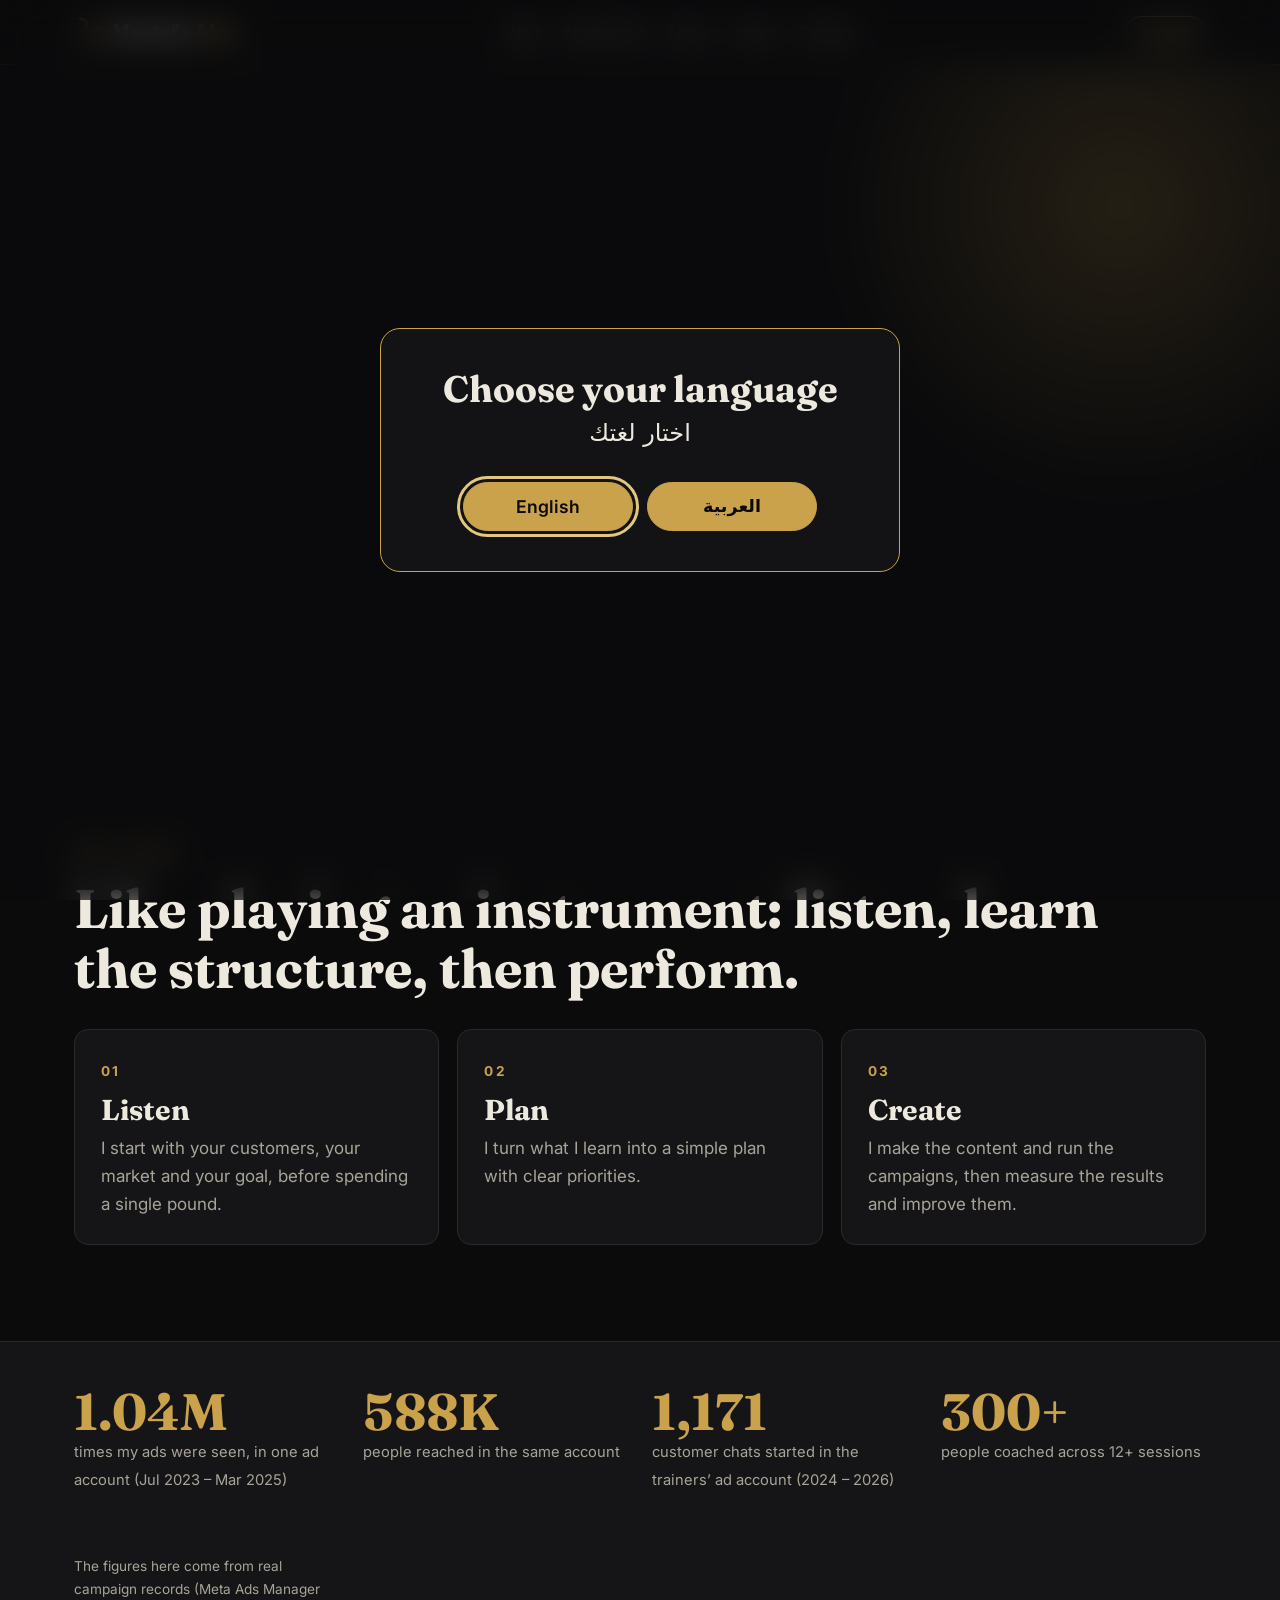
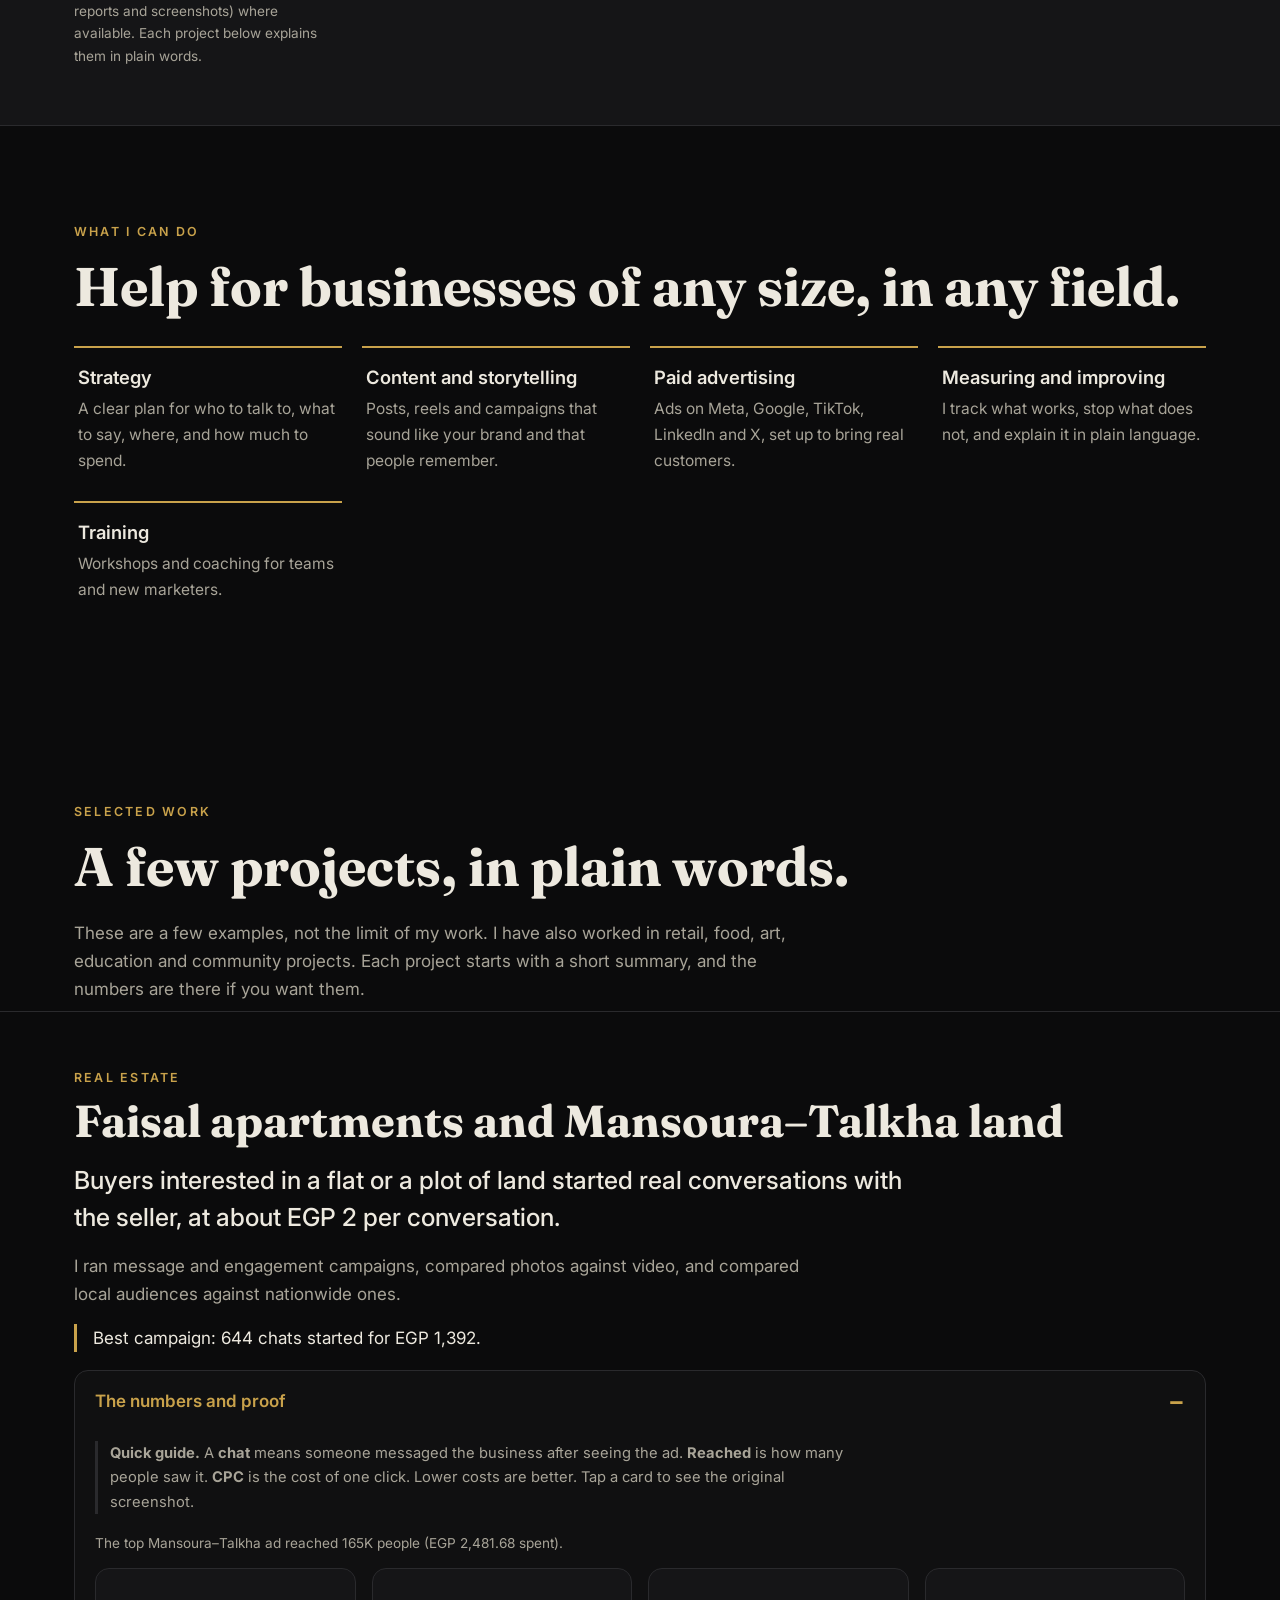
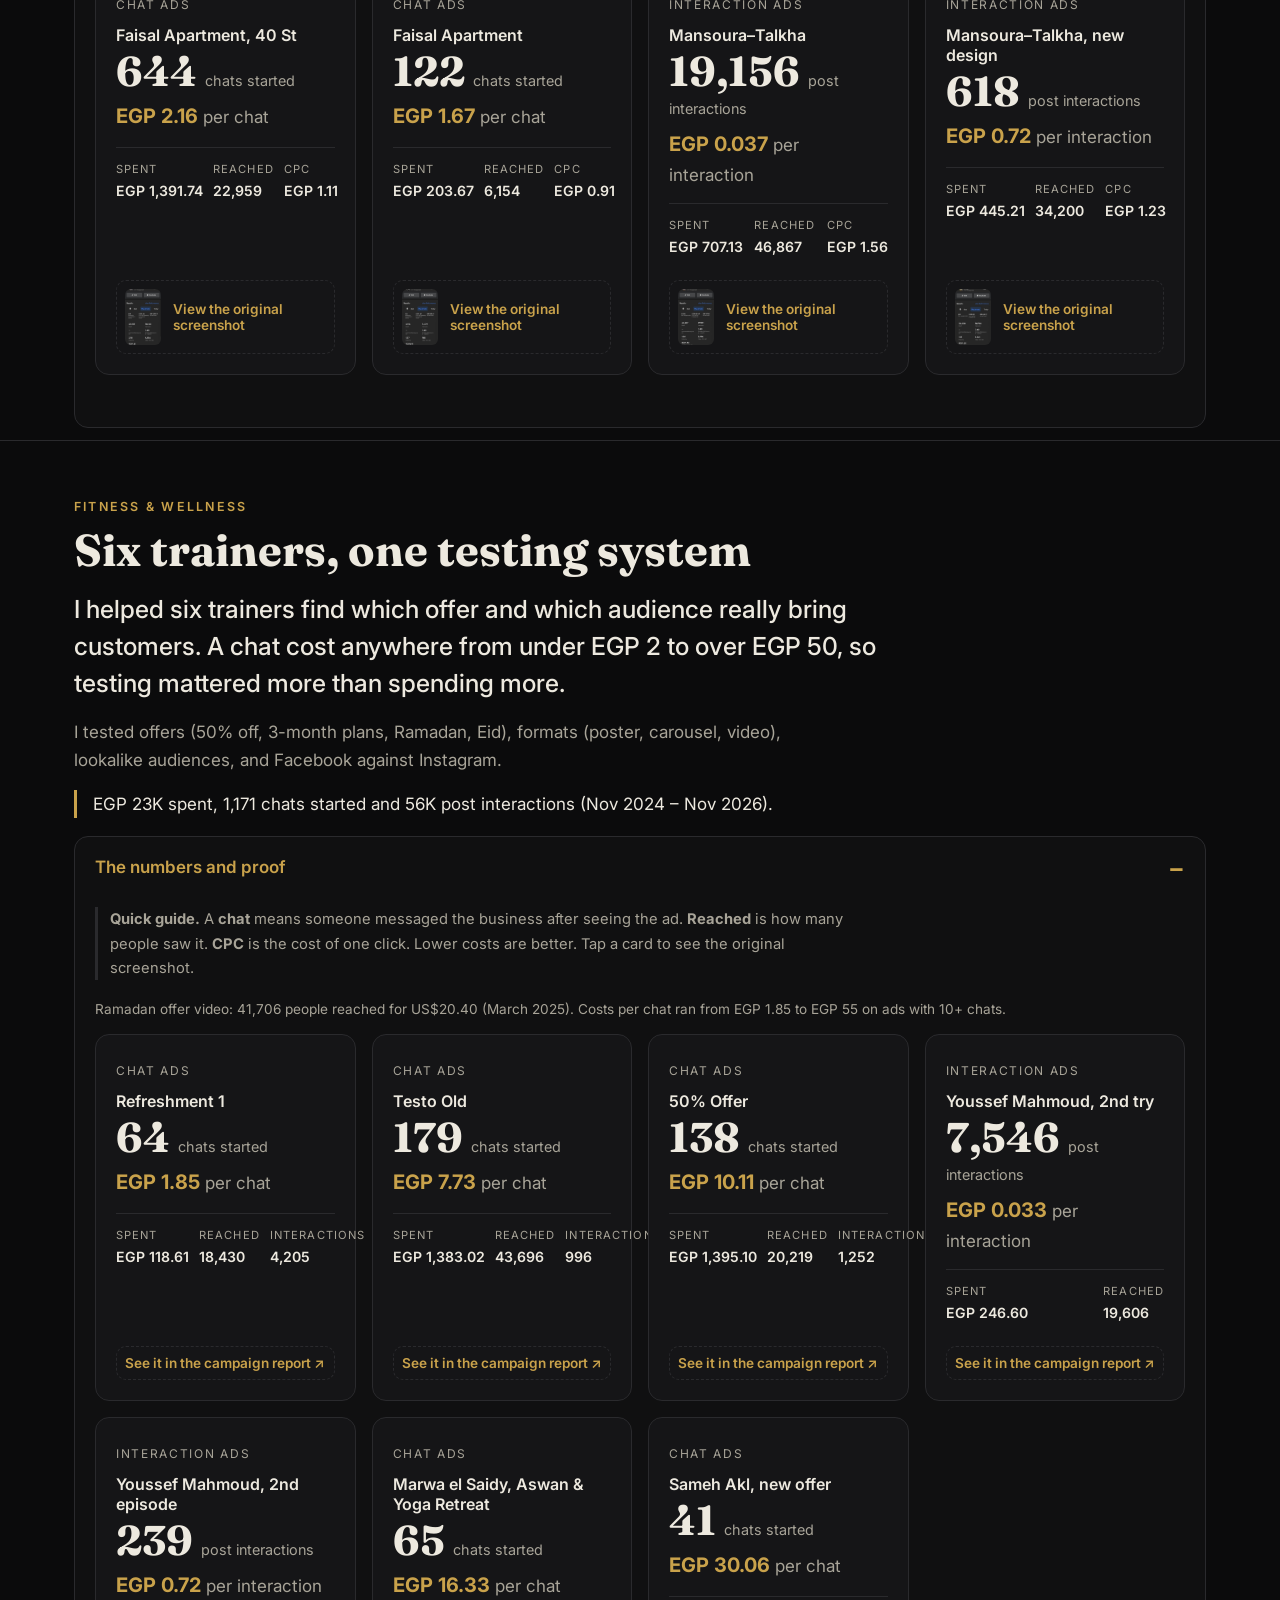
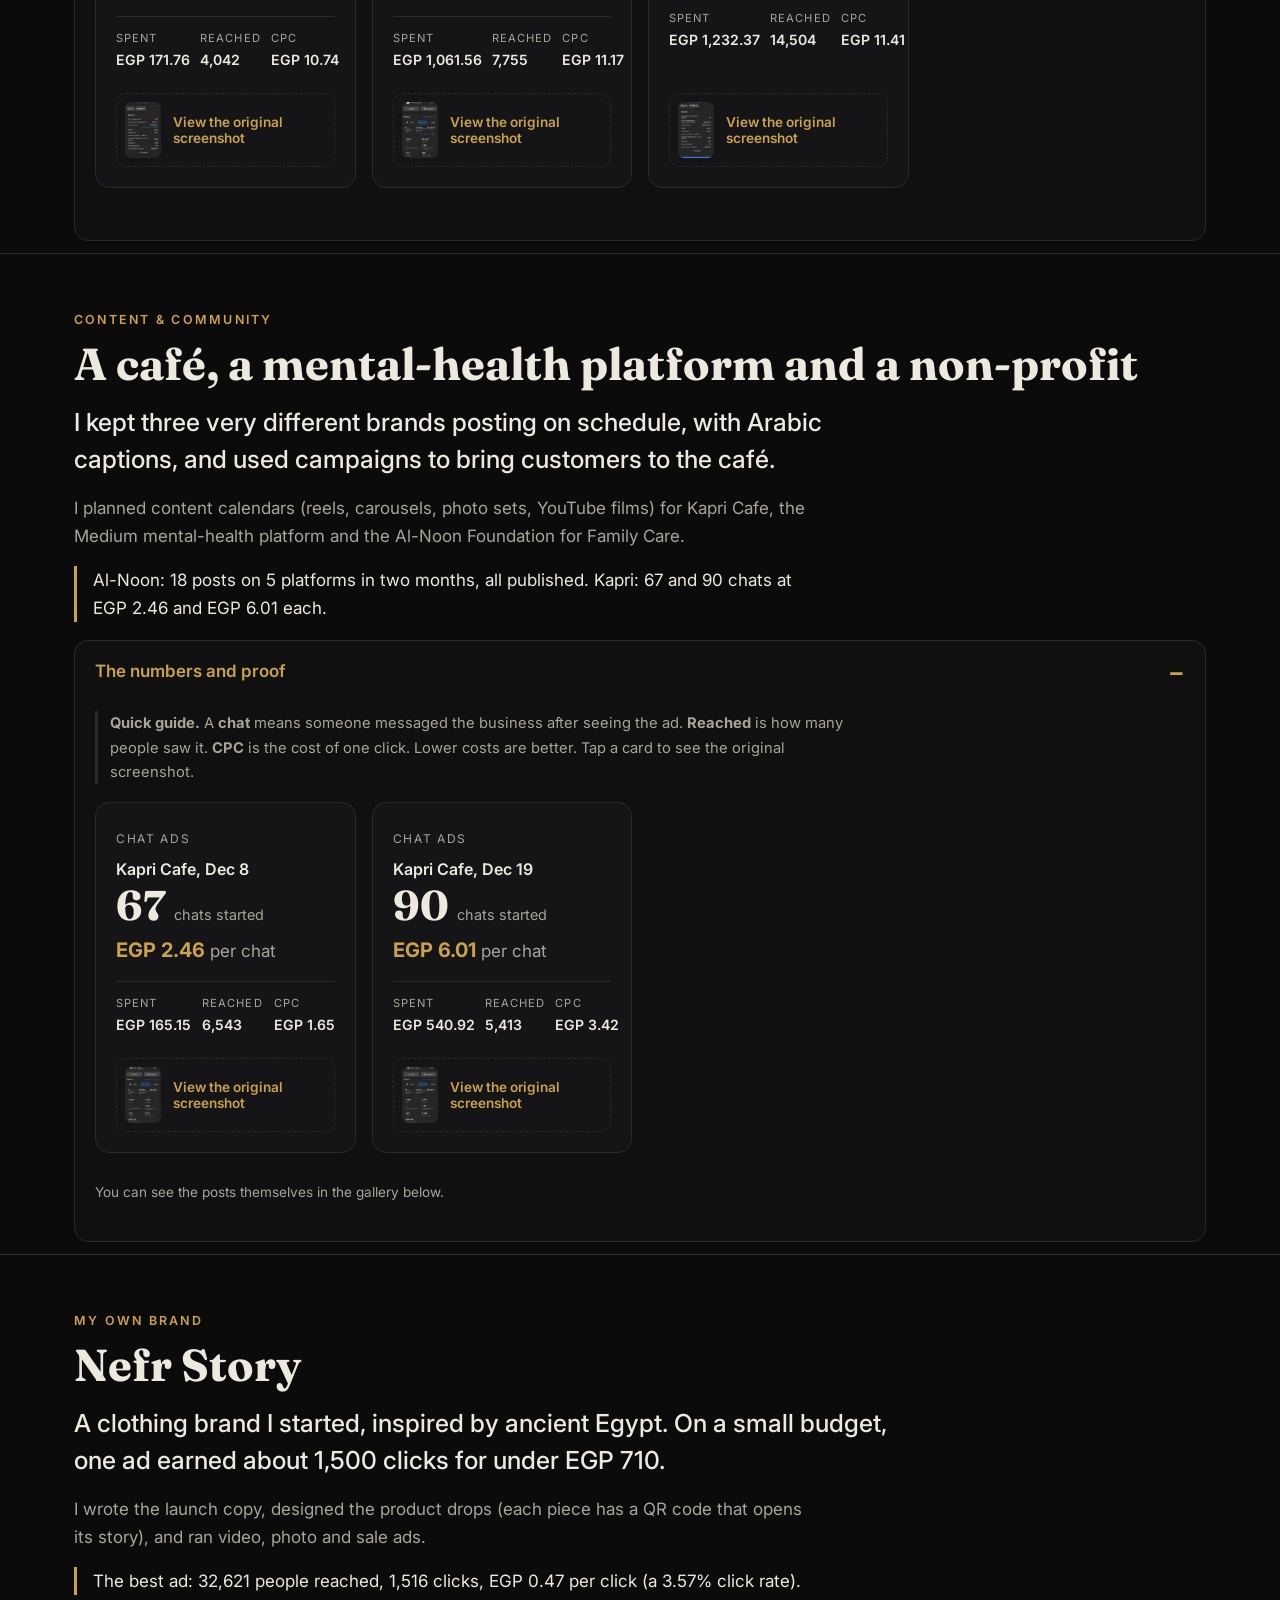
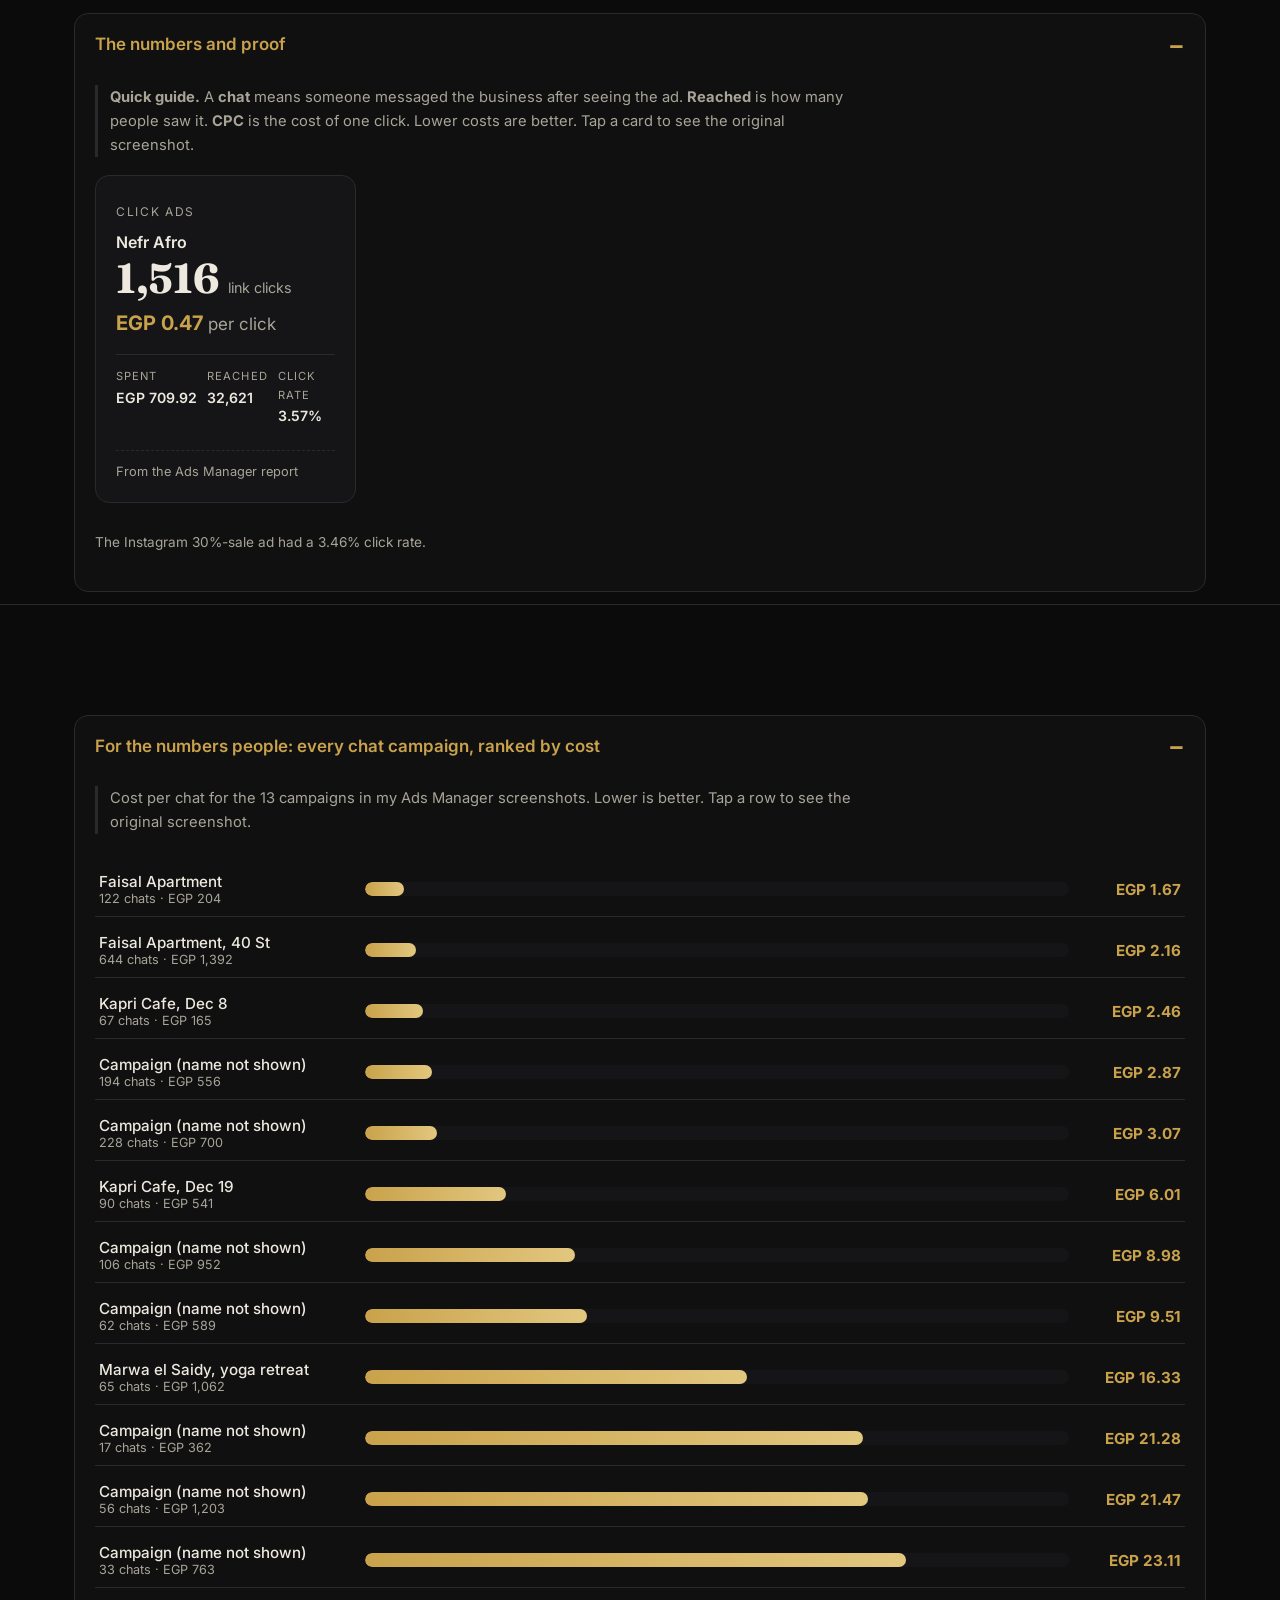
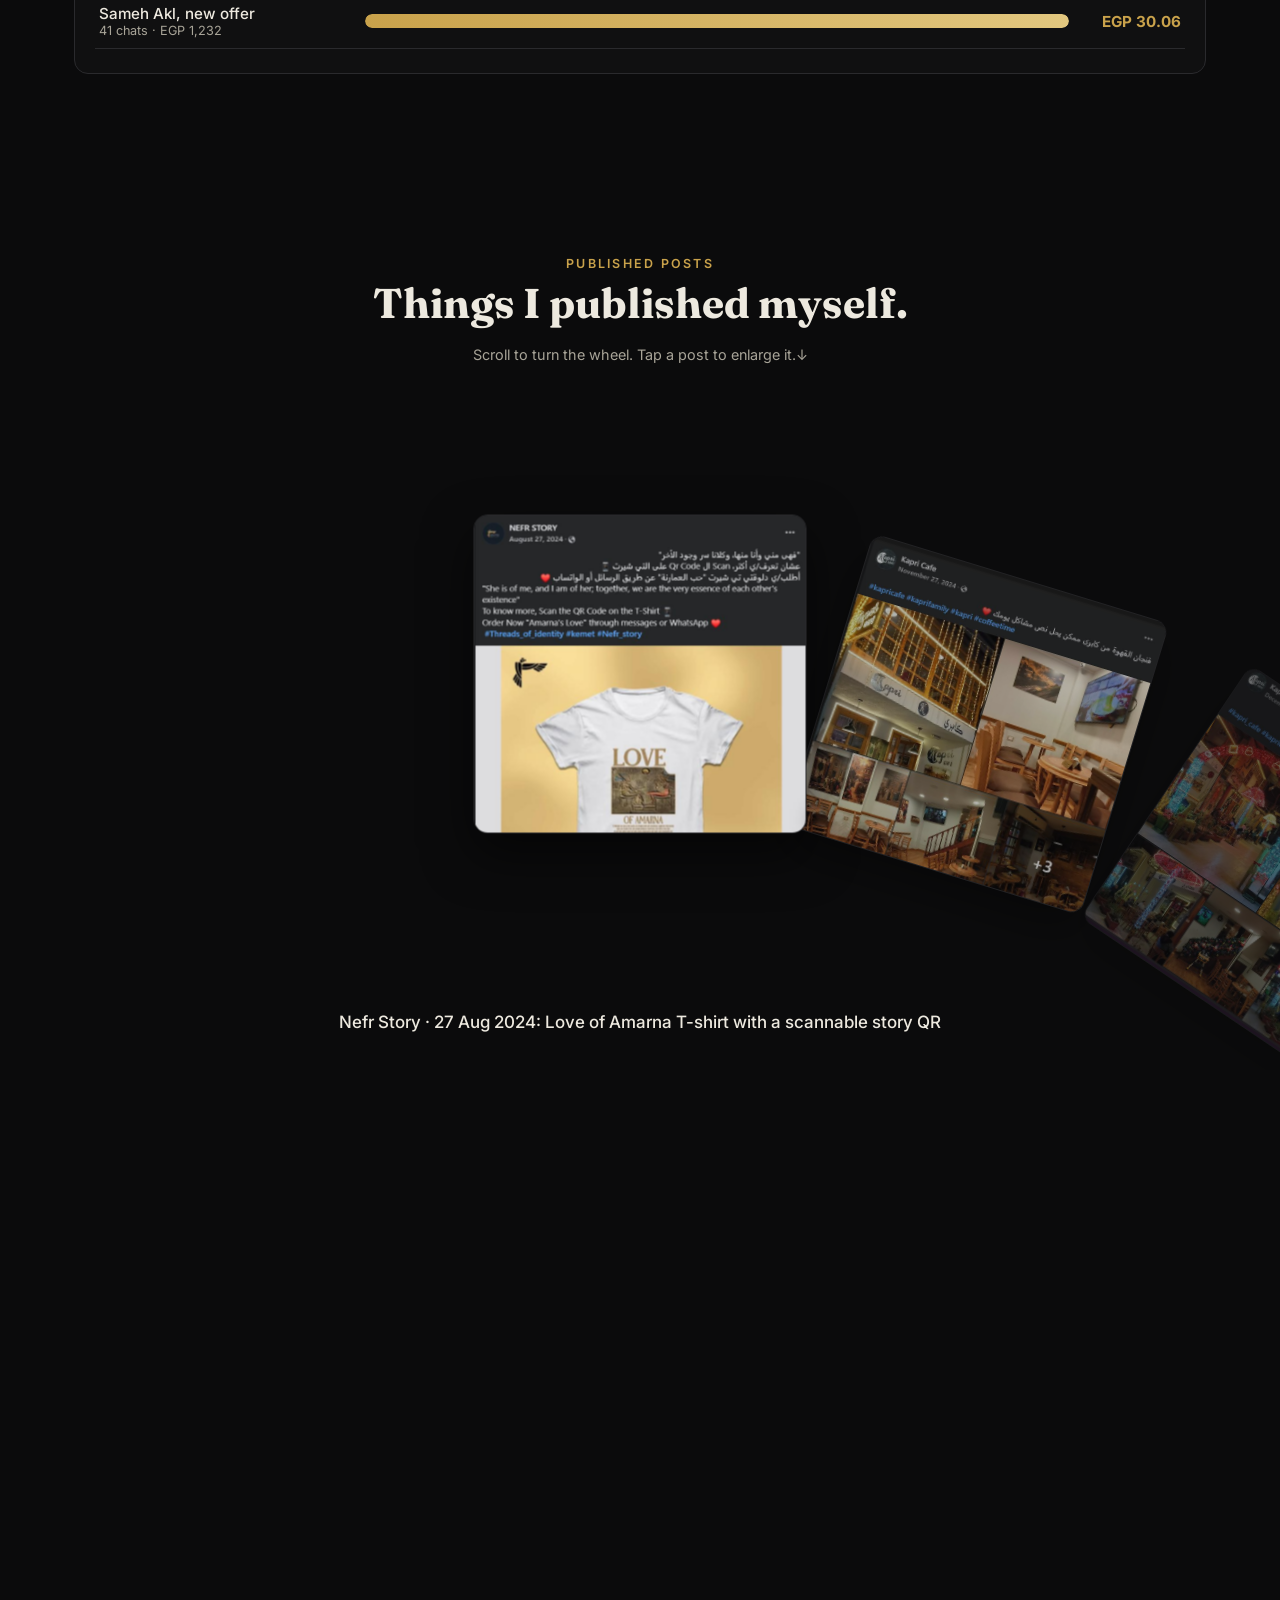
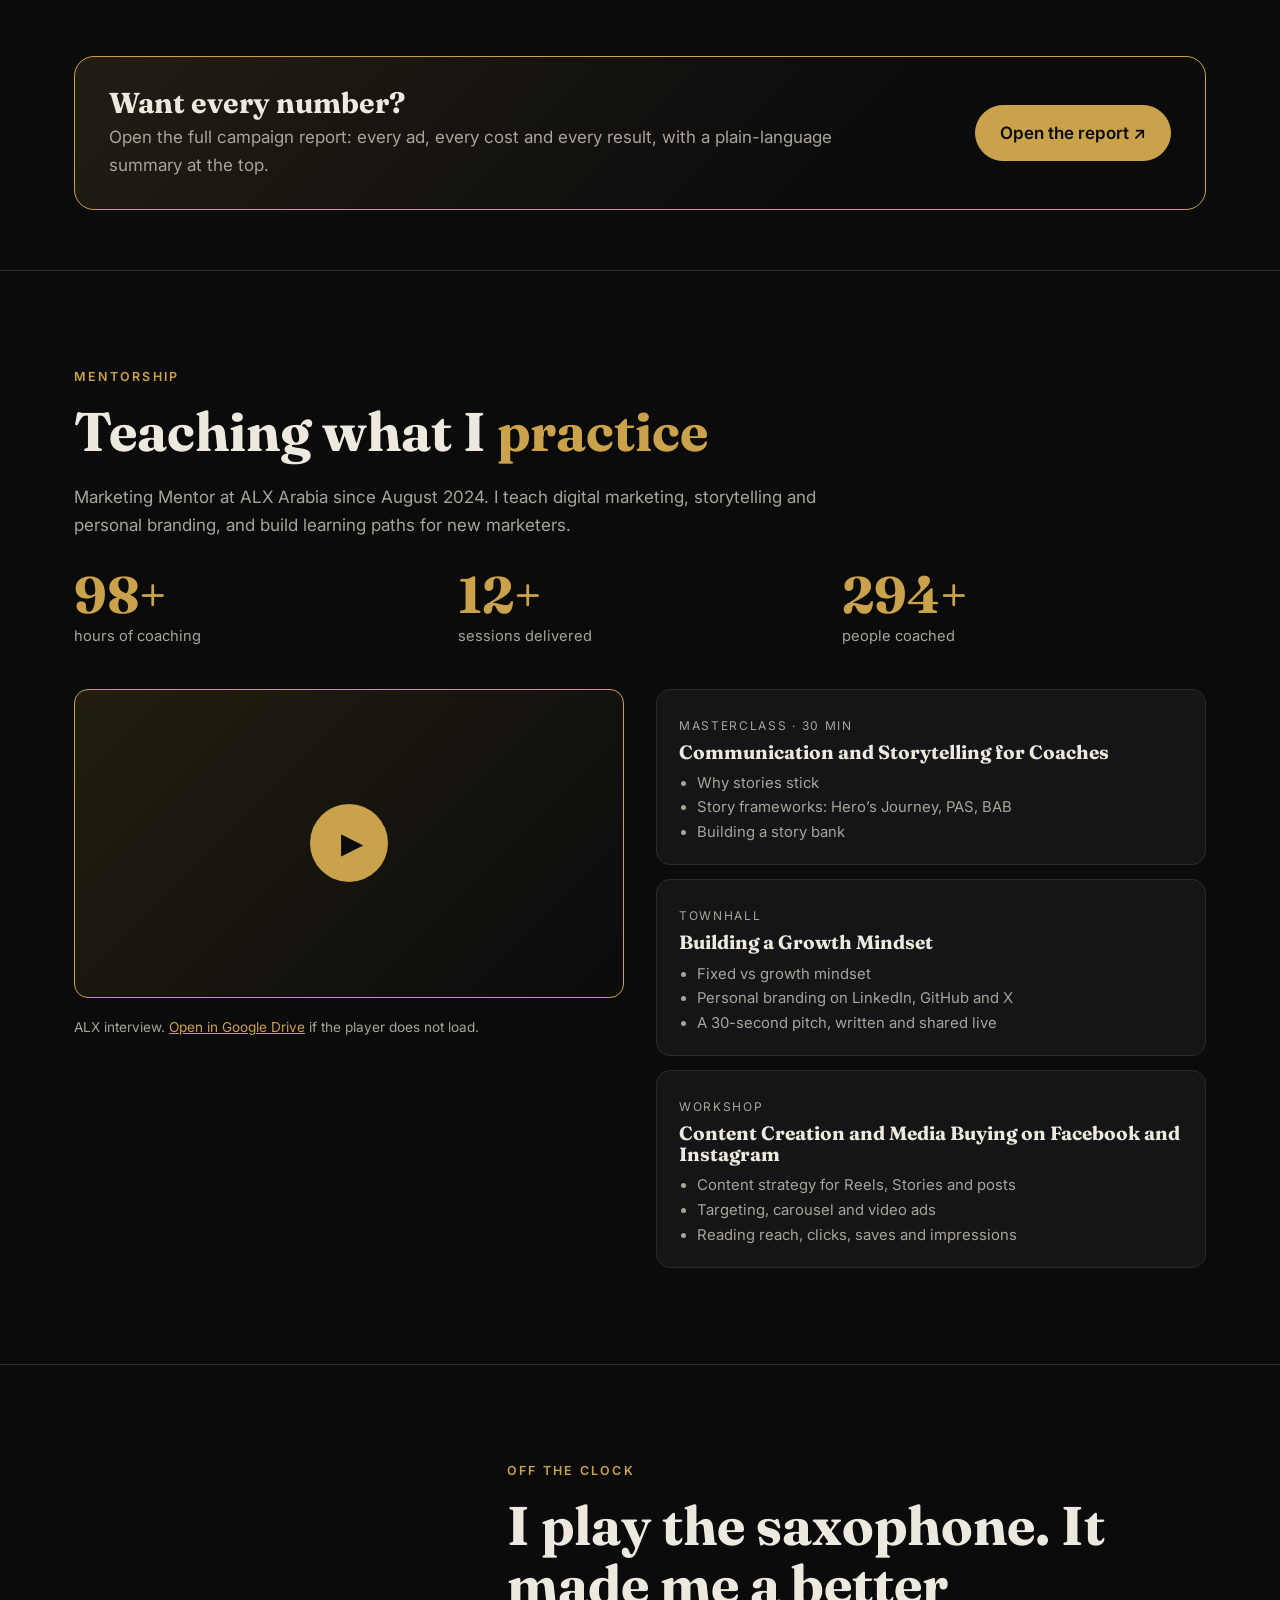
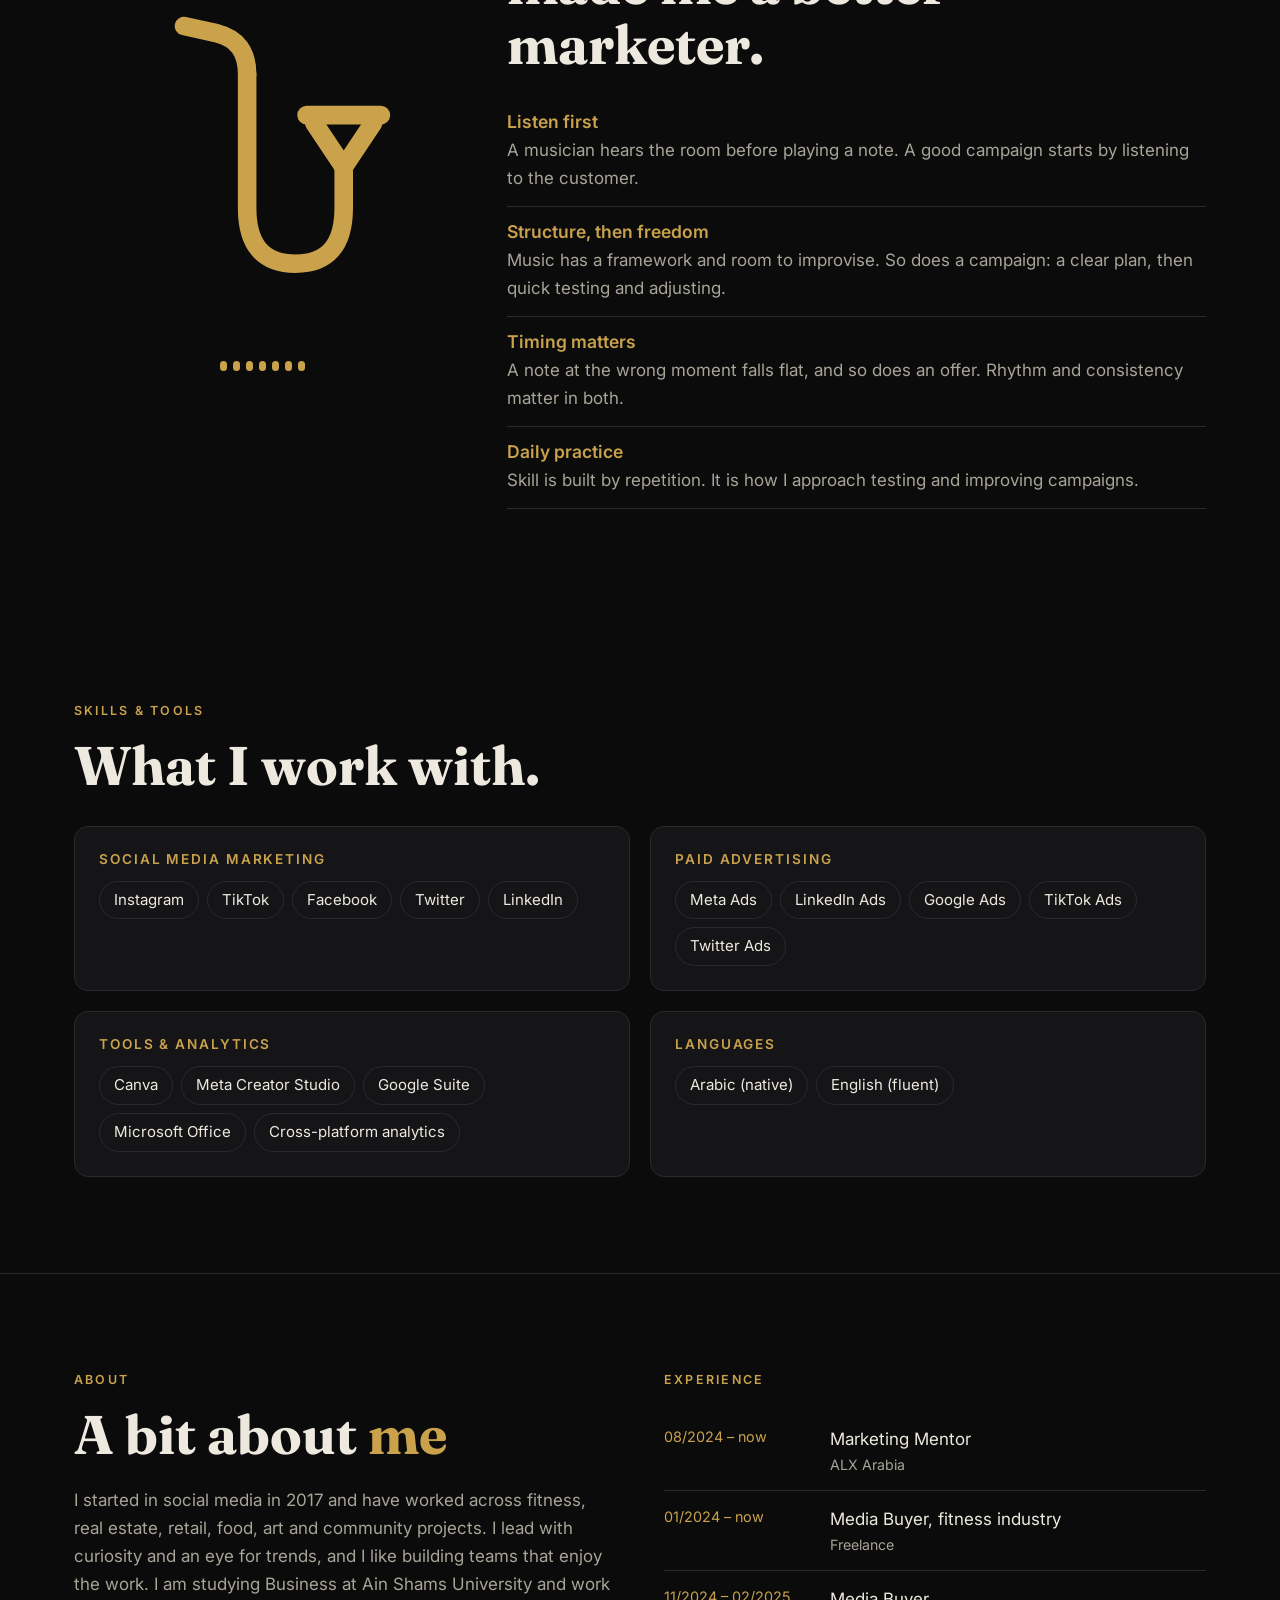
==== index.html @ f5d93254 "Add files via upload" ====
<!DOCTYPE html>
<html lang="en">
<head>
<meta charset="utf-8">
<meta name="viewport" content="width=device-width, initial-scale=1">
<title>Mostafa Alaa — Marketing Strategist</title>
<meta name="description" content="Mostafa Alaa, marketing strategist and media buying lead in Cairo. Strategy, content, paid ads and training, with real campaign results.">
<link rel="icon" href="data:image/svg+xml,%3Csvg xmlns='http://www.w3.org/2000/svg' viewBox='0 0 140 160'%3E%3Crect width='140' height='160' rx='24' fill='%230B0B0C'/%3E%3Cg fill='none' stroke='%23C9A24B' stroke-width='9' stroke-linecap='round' stroke-linejoin='round'%3E%3Cpath d='M28 14 L46 18 Q62 22 62 40 L62 112 Q62 142 88 142 Q114 142 114 112 L114 88'/%3E%3Cpath d='M98 66 L114 90 L130 66 M94 62 L134 62'/%3E%3C/g%3E%3C/svg%3E">
<link rel="preconnect" href="https://fonts.googleapis.com"><link rel="preconnect" href="https://fonts.gstatic.com" crossorigin>
<link href="https://fonts.googleapis.com/css2?family=Fraunces:opsz,wght@9..144,500;9..144,700&family=Inter:wght@400;500;600&display=swap" rel="stylesheet">
<style>
/* ===== CUSTOMIZE HERE: change these variables to restyle the whole site ===== */
:root{
  --bg:#0B0B0C;          /* page background */
  --surface:#151517;     /* cards */
  --line:#2a2a2d;        /* borders */
  --text:#EDE9DF;        /* body text (AA on --bg) */
  --muted:#A8A498;       /* secondary text (AA on --bg) */
  --gold:#C9A24B;        /* accent: numbers, lines, buttons */
  --gold-soft:#E2C77F;   /* hover accent */
  --radius:14px;         /* corner roundness */
  --font-head:'Fraunces',Georgia,serif;
  --font-body:'Inter',system-ui,-apple-system,'Segoe UI',Arial,sans-serif;
  --max:1180px;          /* content width */
}
*{box-sizing:border-box}html{scroll-behavior:smooth}
body{margin:0;background:var(--bg);color:var(--text);font:400 1.0625rem/1.65 var(--font-body)}
img{max-width:100%;display:block}a{color:var(--gold)}
a:hover{color:var(--gold-soft)}
:focus-visible{outline:3px solid var(--gold-soft);outline-offset:3px;border-radius:6px}
.wrap{max-width:var(--max);margin:0 auto;padding:0 24px}
.skip{position:absolute;left:8px;top:8px;transform:translateY(-300%);background:var(--gold);color:#000;padding:8px 14px;z-index:99}.skip:focus{transform:none}
h1,h2,h3{font-family:var(--font-head);line-height:1.1;margin:0}
h2{font-size:clamp(2rem,5vw,3.4rem);margin-bottom:.4em}
.eyebrow{color:var(--gold);letter-spacing:.18em;text-transform:uppercase;font-size:.78rem;font-weight:600;margin:0 0 14px}
section{padding:96px 0}
.btn{display:inline-block;padding:13px 24px;border-radius:99px;font-weight:600;text-decoration:none;border:1.5px solid var(--gold);transition:.25s}
.btn.pri{background:var(--gold);color:#0B0B0C}.btn.pri:hover{background:var(--gold-soft);color:#0B0B0C}
.btn.sec{color:var(--gold)}.btn.sec:hover{background:rgba(201,162,75,.12)}
/* nav */
header.nav{position:sticky;top:0;z-index:20;background:rgba(11,11,12,.88);backdrop-filter:blur(10px);border-bottom:1px solid var(--line)}
.nav .wrap{display:flex;align-items:center;justify-content:space-between;height:64px}
.logo{font-family:var(--font-head);font-weight:700;font-size:1.2rem;color:var(--text);text-decoration:none}.logo b{color:var(--gold)}
.nav ul{display:flex;gap:22px;list-style:none;margin:0;padding:0}
.nav a.l{color:var(--muted);text-decoration:none;font-size:.95rem}.nav a.l:hover{color:var(--gold)}
/* hero */
.hero{position:relative;overflow:hidden;padding:110px 0 70px}
.glow{position:absolute;width:640px;height:640px;right:-160px;top:-180px;background:radial-gradient(circle,rgba(201,162,75,.28),transparent 65%);will-change:transform;pointer-events:none}
.hero .wrap{position:relative;display:grid;grid-template-columns:1.6fr 1fr;gap:48px;align-items:center}
.hero h1{font-size:clamp(2.8rem,8vw,6rem);letter-spacing:-.02em}.hero h1 em{color:var(--gold);font-style:italic}
.hero p.lead{font-size:1.25rem;color:var(--muted);max-width:34em;margin:24px 0 32px}
.cta{display:flex;gap:14px;flex-wrap:wrap}
.portrait{justify-self:center;width:min(300px,70vw);aspect-ratio:1;border-radius:50%;padding:8px;border:1.5px solid var(--gold);transform:rotate(-3deg)}
.portrait img{width:100%;height:100%;border-radius:50%;object-fit:cover}
/* metrics */
.metrics{border-block:1px solid var(--line);background:var(--surface)}
.metrics .wrap{display:grid;grid-template-columns:repeat(4,1fr);gap:24px;padding-block:44px}
.m b{display:block;font:700 clamp(2rem,4.5vw,3.2rem)/1 var(--font-head);color:var(--gold)}
.m span{color:var(--muted);font-size:.92rem}
.note{color:var(--muted);font-size:.85rem;margin-top:18px}
/* work grid */
.grid{display:grid;grid-template-columns:repeat(12,1fr);gap:20px;margin-top:36px}
.card{grid-column:span 6;position:relative;display:flex;flex-direction:column;justify-content:flex-end;min-height:300px;padding:28px;border:1px solid var(--line);border-radius:var(--radius);background:var(--surface);text-decoration:none;color:var(--text);overflow:hidden;transition:.3s}
.card:nth-child(1){grid-column:span 7;min-height:380px}.card:nth-child(2){grid-column:span 5}.card:nth-child(3){grid-column:span 5}.card:nth-child(4){grid-column:span 7}
.card:hover{border-color:var(--gold);transform:translateY(-4px)}
.card h3{font-size:1.7rem;margin:6px 0}.card .big{color:var(--gold);font:700 1.15rem var(--font-body)}
.tag{font-size:.75rem;letter-spacing:.14em;text-transform:uppercase;color:var(--muted)}
/* case studies */
.case{border-top:1px solid var(--line)}
.case h2 span{color:var(--gold)}
.facts{display:grid;grid-template-columns:repeat(4,1fr);gap:22px;margin:30px 0}
.facts div{border-inline-start:2px solid var(--gold);padding-inline-start:16px}
.facts h4{margin:0 0 6px;font:600 .8rem var(--font-body);letter-spacing:.14em;text-transform:uppercase;color:var(--gold)}
.facts p{margin:0;color:var(--muted);font-size:.97rem}
.kpis{display:flex;flex-wrap:wrap;gap:12px;margin:0 0 28px;padding:0;list-style:none}
.kpis li{border:1px solid var(--line);border-radius:99px;padding:8px 18px;font-size:.95rem}.kpis b{color:var(--gold)}
.sub{color:var(--muted);margin:30px 0 12px;font-weight:600}

.card .num{font:700 clamp(2.6rem,6vw,4.4rem)/1 var(--font-head);color:var(--gold);margin:auto 0 4px}
.runs{display:grid;grid-template-columns:repeat(auto-fill,minmax(260px,1fr));gap:16px;margin:8px 0 28px}
.run{display:flex;flex-direction:column;gap:6px;border:1px solid var(--line);border-radius:var(--radius);background:var(--surface);padding:20px;transition:.25s}.run:hover{border-color:var(--gold);transform:translateY(-3px)}
.run h4{margin:2px 0 0;font:600 1rem var(--font-body)}
.hero-n b{font:700 2.6rem/1 var(--font-head)}.hero-n span{color:var(--muted);margin-inline-start:8px;font-size:.9rem}
.each{margin:0;color:var(--muted)}.each b{color:var(--gold);font-size:1.25rem}
.mini{display:flex;justify-content:space-between;gap:10px;margin:8px 0 0;padding-top:12px;border-top:1px solid var(--line)}
.mini dt{font-size:.7rem;text-transform:uppercase;letter-spacing:.1em;color:var(--muted)}.mini dd{margin:0;font-size:.88rem;font-weight:600;white-space:nowrap}
.proof{margin-top:auto;display:flex;align-items:center;gap:12px;background:none;border:1px dashed var(--line);border-radius:10px;padding:8px;color:var(--gold);font:600 .85rem var(--font-body);cursor:zoom-in;text-align:start}.proof:hover{border-color:var(--gold)}
.run>.proof{margin-top:auto}.run .mini{margin-bottom:16px}.proof img{width:44px;height:56px;object-fit:cover;object-position:center 30%;border-radius:6px}
.exp{margin:auto 0 0;font-size:.8rem;color:var(--muted);border-top:1px dashed var(--line);padding-top:10px}
.chart{display:grid;gap:6px;margin-top:28px}
.row{display:grid;grid-template-columns:minmax(170px,250px) 1fr 96px;gap:16px;align-items:center;background:none;border:0;border-bottom:1px solid var(--line);color:var(--text);text-align:start;padding:10px 4px;cursor:zoom-in;font:500 .95rem var(--font-body);width:100%}
.row small{display:block;color:var(--muted);font-weight:400}.row:hover .lab{color:var(--gold)}
.track{height:14px;background:var(--surface);border-radius:99px;overflow:hidden;display:block}
.fill{display:block;height:100%;width:var(--w);background:linear-gradient(90deg,var(--gold),var(--gold-soft));border-radius:99px;transition:width 1.1s cubic-bezier(.2,.7,.2,1)}
.row .v{font-weight:700;color:var(--gold);text-align:end}.js .chart:not(.in) .fill{width:0}
.stripbar{display:flex;justify-content:flex-end;gap:8px;margin-bottom:10px}
.stripbar button{background:none;color:var(--gold);border:1px solid var(--line);border-radius:99px;width:44px;height:40px;font-size:1.1rem;cursor:pointer}.stripbar button:hover{border-color:var(--gold)}
.strip{display:flex;gap:16px;overflow-x:auto;scroll-snap-type:x mandatory;padding-bottom:14px}
.post{flex:0 0 min(78vw,340px);scroll-snap-align:start;margin:0}
.post button{display:block;width:100%;padding:0;border:1px solid var(--line);border-radius:14px;overflow:hidden;background:var(--surface);cursor:zoom-in}.post button:hover{border-color:var(--gold)}
.post figcaption{color:var(--muted);font-size:.88rem;padding:10px 4px 0}
.stats3{display:grid;grid-template-columns:repeat(3,1fr);gap:20px;margin:30px 0 40px}
.decks{display:grid;gap:14px}.deck{border:1px solid var(--line);border-radius:var(--radius);background:var(--surface);padding:20px 22px}
.deck h3{font-size:1.2rem;margin:4px 0 8px}.deck ul{margin:0;padding-inline-start:18px;color:var(--muted);font-size:.93rem}
.vid{position:relative;aspect-ratio:16/9;width:100%;border:1px solid var(--gold);border-radius:var(--radius);background:linear-gradient(135deg,#221d10,#0B0B0C);display:grid;place-items:center;cursor:pointer}
.vid iframe{position:absolute;inset:0;width:100%;height:100%;border:0;border-radius:var(--radius)}
.play{width:78px;height:78px;border-radius:50%;background:var(--gold);color:#0B0B0C;display:grid;place-items:center;font-size:1.8rem;padding-left:5px}
@media (max-width:860px){.row{grid-template-columns:1fr 86px}.row .track{grid-column:1/-1;order:3}.stats3{grid-template-columns:1fr}}
/* lightbox */
dialog{border:1px solid var(--gold);border-radius:var(--radius);background:var(--bg);color:var(--text);padding:16px;max-width:min(94vw,860px);width:100%}
dialog::backdrop{background:rgba(0,0,0,.85)}
dialog img{max-height:78vh;margin:0 auto;border-radius:8px}
dialog p{text-align:center;color:var(--muted);margin:12px 0 0;font-size:.95rem}
.lbbar{display:flex;justify-content:space-between;margin-bottom:10px}
.lbbar button{background:none;color:var(--gold);border:1px solid var(--line);border-radius:99px;padding:6px 16px;font:600 .9rem var(--font-body);cursor:pointer}
.lbbar button:hover{border-color:var(--gold)}
/* mentorship, skills, about */
.two{display:grid;grid-template-columns:1fr 1fr;gap:48px}
.list{list-style:none;padding:0;margin:18px 0 0}.list li{padding:11px 0;border-bottom:1px solid var(--line)}.list li::before{content:"◆";color:var(--gold);margin-right:12px;font-size:.7rem}
.skills{display:grid;grid-template-columns:repeat(2,1fr);gap:20px;margin-top:30px}
.sk{border:1px solid var(--line);border-radius:var(--radius);padding:24px;background:var(--surface)}
.sk h3{font:600 .85rem var(--font-body);letter-spacing:.14em;text-transform:uppercase;color:var(--gold);margin-bottom:14px}
.chips{display:flex;flex-wrap:wrap;gap:8px;padding:0;margin:0;list-style:none}.chips li{border:1px solid var(--line);border-radius:99px;padding:6px 14px;font-size:.94rem}
.tl{margin-top:20px}.tl div{display:grid;grid-template-columns:150px 1fr;gap:16px;padding:14px 0;border-bottom:1px solid var(--line)}
.tl time{color:var(--gold);font-size:.9rem}.tl small{display:block;color:var(--muted)}
.contact{text-align:center;background:var(--surface);border-top:1px solid var(--line)}
.contact h2{font-size:clamp(2.4rem,7vw,5rem)}.contact .cta{justify-content:center;margin-top:28px}
footer{padding:28px 0;text-align:center;color:var(--muted);font-size:.88rem;border-top:1px solid var(--line)}
/* motion: moderate, honors reduced-motion */
.js .rv{opacity:0;transform:translateY(26px);transition:opacity .7s ease,transform .7s ease}.js .rv.in{opacity:1;transform:none}
@media (prefers-reduced-motion:reduce){html{scroll-behavior:auto}.js .rv{opacity:1;transform:none;transition:none}.glow{transform:none!important}*{transition:none!important}}
@media (max-width:860px){.hero .wrap,.two{grid-template-columns:1fr}.metrics .wrap,.facts{grid-template-columns:1fr 1fr}.card,.card:nth-child(n){grid-column:span 12;min-height:260px}.nav ul{display:none}.skills{grid-template-columns:1fr}.tl div{grid-template-columns:1fr;gap:2px}section{padding:70px 0}}

/* ===== language gate + Arabic (RTL) ===== */
#langgate{position:fixed;inset:0;z-index:100;display:grid;place-items:center;padding:24px;background:rgba(11,11,12,.5);-webkit-backdrop-filter:blur(16px);backdrop-filter:blur(16px)}
#langgate[hidden]{display:none}
.lgbox{max-width:520px;width:100%;text-align:center;background:rgba(21,21,23,.94);border:1px solid var(--gold);border-radius:20px;padding:40px 28px}
.lgbox h2{font-size:clamp(1.7rem,5vw,2.3rem);margin:0 0 4px}.lgbox p{color:var(--muted);margin:0}
.lgbtns{display:flex;gap:14px;justify-content:center;flex-wrap:wrap;margin-top:28px}
.lgbtns .btn{font:600 1.1rem var(--font-body);min-width:170px;cursor:pointer}
.lgbtns .btn[lang=ar]{font-family:'Cairo',system-ui,Tahoma,sans-serif}
#langToggle{font:600 .9rem var(--font-body);padding:7px 16px;cursor:pointer;background:none}
#langToggle[lang=ar]{font-family:'Cairo',system-ui,Tahoma,sans-serif}
html[lang=ar]{--font-head:'Amiri','Noto Naskh Arabic',Georgia,serif;--font-body:'Cairo','Segoe UI',Tahoma,system-ui,sans-serif}
html[lang=ar] body{line-height:1.9}
html[lang=ar] h1,html[lang=ar] h2,html[lang=ar] h3{line-height:1.35}
html[lang=ar] .hero h1{line-height:1.25}
html[lang=ar] *{letter-spacing:0!important;text-transform:none!important}
html[lang=ar] .eyebrow,html[lang=ar] .tag,html[lang=ar] .facts h4,html[lang=ar] .mini dt{font-weight:700}
html[lang=ar] .portrait{transform:rotate(3deg)}
.logo{display:inline-flex;align-items:center;gap:10px}svg.sax{width:28px;height:32px;color:var(--gold);flex:none}
.hero h1{font-size:clamp(2.6rem,7vw,5.2rem)}.hero p.lead{font-size:1.1rem;max-width:37em}
.portrait{position:relative}.portrait .badge{position:absolute;inset-inline-end:-8px;bottom:20px;width:68px;height:68px;border-radius:50%;background:var(--bg);border:1.5px solid var(--gold);display:grid;place-items:center;transform:rotate(3deg)}.badge svg.sax{width:34px;height:38px}
.three{display:grid;grid-template-columns:repeat(3,1fr);gap:18px;margin-top:30px}
.pr{border:1px solid var(--line);border-radius:var(--radius);padding:26px;background:var(--surface);transition:border-color .3s,transform .3s}.pr:hover{border-color:var(--gold);transform:translateY(-5px)}.pr .no{color:var(--gold);font:700 .85rem var(--font-body);letter-spacing:.18em}.pr h3{font-size:1.8rem;margin:10px 0 8px}.pr p{margin:0;color:var(--muted)}
.how h2{max-width:20em}
.svc-grid{display:grid;grid-template-columns:repeat(auto-fit,minmax(230px,1fr));gap:20px;margin-top:30px}
.svc{border-top:2px solid var(--gold);padding:18px 4px 8px}.svc h3{font:600 1.15rem var(--font-body);margin:0 0 8px}.svc p{margin:0;color:var(--muted);font-size:.97rem}
.sub-lead{color:var(--muted);max-width:44em;margin:0 0 8px}
.worksec{padding-bottom:0}
.proj{border-top:1px solid var(--line);padding:56px 0 12px}.proj .eyebrow{margin-bottom:8px}.proj h3{font-size:clamp(1.8rem,4vw,2.8rem);margin:0 0 16px}
.plain{font:500 clamp(1.2rem,2.2vw,1.55rem)/1.5 var(--font-body);max-width:34em;margin:0 0 16px}
.pdid{color:var(--muted);max-width:44em;margin:0 0 10px}.pres{border-inline-start:3px solid var(--gold);padding-inline-start:16px;margin:16px 0 18px;color:var(--text)}
.data{margin-top:14px;border:1px solid var(--line);border-radius:var(--radius);background:rgba(21,21,23,.55)}
.data>summary{cursor:pointer;padding:16px 20px;font-weight:600;color:var(--gold);list-style:none;display:flex;justify-content:space-between;align-items:center;gap:12px}
.data>summary::-webkit-details-marker{display:none}.data>summary::after{content:"+";font-size:1.6rem;line-height:1}.data[open]>summary::after{content:"\2212"}
.data .inner{padding:4px 20px 24px}
.guide{color:var(--muted);font-size:.92rem;border-inline-start:3px solid var(--line);padding-inline-start:12px;margin:6px 0 18px;max-width:52em}
.reportsec{padding:60px 0}.reportbar{display:flex;gap:24px;align-items:center;justify-content:space-between;flex-wrap:wrap;border:1px solid var(--gold);border-radius:20px;padding:30px 34px;background:linear-gradient(135deg,rgba(201,162,75,.12),transparent 70%)}.reportbar h3{font-size:1.8rem;margin:0 0 4px}.reportbar p{margin:0}
.music .wrap{display:grid;grid-template-columns:.7fr 1.3fr;gap:56px;align-items:center}
.bigsax{width:100%;max-width:260px;height:auto;color:var(--gold);margin-inline:auto;display:block;animation:sway 6s ease-in-out infinite;transform-origin:50% 90%}
.mu{padding:14px 0;border-bottom:1px solid var(--line)}.mu h3{font:600 1.1rem var(--font-body);color:var(--gold);margin:0 0 4px}.mu p{margin:0;color:var(--muted)}
.run>.proof{margin-top:auto}a.proof{text-decoration:none}
button.btn{font:600 1.0625rem/1.65 var(--font-body);cursor:pointer}button.btn.sec{background:transparent;color:var(--gold)}button.btn.sec:hover{background:rgba(201,162,75,.12)}button.btn.pri{background:var(--gold);color:#0B0B0C}
html[lang=ar] button.btn{font-family:'Cairo',system-ui,Tahoma,sans-serif}
/* ---- motion ---- */
#pg{position:fixed;top:0;left:0;height:3px;width:0;background:linear-gradient(90deg,var(--gold),#E2C77F);z-index:60}
.glow{animation:drift 14s ease-in-out infinite alternate}@keyframes drift{to{transform:translate(-70px,60px) scale(1.12)}}
.hero h1 em{background:linear-gradient(90deg,var(--gold),#f3dc9b,var(--gold));background-size:200% auto;-webkit-background-clip:text;background-clip:text;color:transparent;animation:shine 6s linear infinite}@keyframes shine{to{background-position:200% center}}
.js .ha{opacity:0}body.go .ha{animation:haup .9s cubic-bezier(.2,.7,.2,1) forwards;animation-delay:calc(var(--n)*.13s + .1s)}@keyframes haup{from{opacity:0;translate:0 26px}to{opacity:1;translate:0 0}}
.portrait img{animation:float 7s ease-in-out infinite}@keyframes float{50%{translate:0 -9px}}
.badge::after{content:"";position:absolute;inset:-6px;border-radius:50%;border:1.5px solid var(--gold);opacity:.6;animation:ping 2.6s ease-out infinite}@keyframes ping{to{transform:scale(1.45);opacity:0}}
.nav a.l{position:relative}.nav a.l::after{content:"";position:absolute;inset-inline:0;bottom:-6px;height:2px;background:var(--gold);transform:scaleX(0);transition:transform .3s}.nav a.l:hover::after{transform:scaleX(1)}
.eq{display:flex;gap:6px;align-items:flex-end;justify-content:center;height:52px;margin-top:22px}.eq i{width:7px;height:10px;background:var(--gold);border-radius:4px;animation:eq 1.2s ease-in-out infinite alternate}.eq i:nth-child(2){animation-duration:.8s;animation-delay:.15s}.eq i:nth-child(3){animation-duration:1s;animation-delay:.3s}.eq i:nth-child(4){animation-duration:.7s}.eq i:nth-child(5){animation-duration:1.3s;animation-delay:.2s}.eq i:nth-child(6){animation-duration:.9s;animation-delay:.4s}.eq i:nth-child(7){animation-duration:1.1s;animation-delay:.1s}
@keyframes eq{from{height:8px}to{height:48px}}@keyframes sway{50%{transform:rotate(2.5deg)}}
/* ---- wheel gallery ---- */
.wheelsec{padding:70px 0 40px;position:relative}
.wheelsec .whead{text-align:center;max-width:46em;margin:0 auto 30px;padding:0 24px}
.wheel{display:grid;grid-template-columns:repeat(auto-fill,minmax(220px,1fr));gap:14px;max-width:1180px;margin:0 auto;padding:0 24px}
.wi{padding:0;border:1px solid var(--line);border-radius:14px;overflow:hidden;background:var(--surface);cursor:pointer;transition:border-color .25s,box-shadow .25s}.wi:hover,.wi:focus-visible{border-color:var(--gold);box-shadow:0 0 0 1px var(--gold),0 16px 40px rgba(0,0,0,.5)}.wi img{display:block;width:100%;height:auto}
.wcap,.hint{display:none}
.wheelsec.live{height:calc(100vh + var(--n)*46vh);padding:0}
.live .stage{position:sticky;top:0;height:100vh;overflow:hidden}
.live .whead{position:absolute;top:84px;left:0;right:0;margin:0 auto;z-index:100;pointer-events:none}
.live .whead h2{font-size:clamp(1.6rem,3.4vw,2.6rem)}.live .whead .eyebrow{margin-bottom:6px}
.live .hint{display:block;color:var(--muted);font-size:.9rem;margin:6px 0 0}.live .hint::after{content:" \2193";display:inline-block;animation:bob 1.4s ease-in-out infinite}@keyframes bob{50%{transform:translateY(5px)}}
.live .wheel{display:block;position:absolute;inset:0;max-width:none;padding:0}
.live .wi{position:absolute;left:0;top:0;will-change:transform;box-shadow:0 20px 50px rgba(0,0,0,.55)}
.live .wcap{display:block;position:absolute;bottom:34px;left:0;right:0;text-align:center;margin:0;padding:0 24px;z-index:100;color:var(--text);font-weight:500}
@media (max-width:860px){.three{grid-template-columns:1fr}.reportbar{padding:22px}.music .wrap{grid-template-columns:1fr;gap:28px}.bigsax{max-width:170px}.live .whead{top:76px}}
@media (prefers-reduced-motion:reduce){.ha{opacity:1!important;animation:none!important}.glow,.hero h1 em,.portrait img,.badge::after,.eq i,.bigsax,.hint::after{animation:none!important}.eq i{height:24px}#pg{display:none}}

/* ---- site-wide mouse spotlight ---- */
#spot{position:fixed;inset:0;z-index:90;pointer-events:none;background:radial-gradient(520px circle at var(--sx,50%) var(--sy,35%),rgba(201,162,75,.2),transparent 62%);mix-blend-mode:screen;opacity:0;transition:opacity .7s}#spot.on{opacity:1}
@media (hover:none){#spot{display:none}}
/* ---- music button ---- */
.musicbtn{display:none;position:fixed;bottom:22px;inset-inline-start:22px;z-index:80;width:50px;height:50px;border-radius:50%;border:1.5px solid var(--gold);background:rgba(11,11,12,.88);backdrop-filter:blur(8px);place-items:center;cursor:pointer;padding:0;transition:transform .25s,background .25s}
body.go .musicbtn{display:grid}.musicbtn:hover{transform:scale(1.08);background:rgba(201,162,75,.16)}
.musicbtn .eqs{display:flex;gap:3px;align-items:flex-end;height:20px}.musicbtn .eqs i{width:3px;height:7px;background:var(--gold);border-radius:2px}
.musicbtn.playing .eqs i{animation:eq2 .9s ease-in-out infinite alternate}.musicbtn.playing .eqs i:nth-child(2){animation-duration:.6s}.musicbtn.playing .eqs i:nth-child(3){animation-duration:1.1s}.musicbtn.playing .eqs i:nth-child(4){animation-duration:.75s}
.musicbtn:not(.playing)::after{content:"";position:absolute;width:30px;height:2px;background:var(--gold);transform:rotate(-45deg);border-radius:2px}
@keyframes eq2{from{height:5px}to{height:20px}}
@media (prefers-reduced-motion:reduce){#spot{display:none}.musicbtn.playing .eqs i{animation:none;height:14px}}
</style>
</head>
<body>
<svg width="0" height="0" style="position:absolute" aria-hidden="true"><symbol id="sax" viewBox="0 0 140 160"><g fill="none" stroke="currentColor" stroke-width="10" stroke-linecap="round" stroke-linejoin="round"><path d="M28 14 L46 18 Q62 22 62 40"/><path d="M62 40 L62 112 Q62 142 88 142 Q114 142 114 112 L114 88"/><path d="M98 66 L114 90 L130 66"/><path d="M94 62 L134 62"/></g><g fill="currentColor"><circle cx="62" cy="58" r="4.5"/><circle cx="62" cy="76" r="4.5"/><circle cx="62" cy="94" r="4.5"/><circle cx="62" cy="112" r="4.5"/></g></symbol></svg><div id="pg" aria-hidden="true"></div>
<a class="skip" href="#work" data-ar="روح للشغل">Skip to work</a>
<header class="nav"><div class="wrap"><a class="logo" href="#top"><svg class="sax" viewBox="0 0 140 160" aria-hidden="true"><use href="#sax"/></svg><span data-ar="مصطفى <b>علاء</b>">Mostafa <b>Alaa</b></span></a><nav aria-label="Main" data-ar-aria-label="التنقل الرئيسي"><ul><li><a class="l" href="#work" data-ar="الشغل">Work</a></li><li><a class="l" href="#mentor" data-ar="التدريب">Mentorship</a></li><li><a class="l" href="#music" data-ar="الموسيقى">Music</a></li><li><a class="l" href="#about" data-ar="عني">About</a></li><li><a class="l" href="#contact" data-ar="تواصل">Contact</a></li></ul></nav><button id="langToggle" class="btn sec" type="button" lang="ar">العربية</button></div></header>
<main id="top" tabindex="-1">
<section class="hero"><div class="glow" id="glow" aria-hidden="true"></div><div class="wrap">
<div><p class="eyebrow ha"style="--n:0" data-ar="استراتيجي تسويق · ليد ميديا باينج · القاهرة">Marketing strategist · Media buying lead · Cairo</p>
<h1 class="ha"style="--n:1" data-ar="التسويق الشاطر بيبدأ <em>بالسمع</em>.">Marketing that starts by <em>listening</em>.</h1>
<p class="lead ha"style="--n:2" data-ar="باربط الاستراتيجية بالتفكير الإبداعي والتنفيذ في أي مشروع تسويق: هوية البراند، المحتوى، الإعلانات المدفوعة، فهم الجمهور، تحسين الحملات والتدريب. مش مربوط بمنصة واحدة ولا بمجال بعينه، باختار الطريقة اللي تناسب الجمهور والبيزنس والهدف. والساكسفون علّمني أشتغل بنفس الطريقة: أسمع كويس، أمسك الإيقاع، وبعدين أظبط الإبداع والتوقيت والتنفيذ.">I bring strategy, creative thinking and execution together across marketing projects: brand positioning, content, paid media, audience research, campaign improvement and mentoring. I am not tied to one platform or industry; I choose the approach that fits the audience, the business and the goal. Playing the saxophone shaped how I work: listen closely, find the rhythm, then balance creativity, timing and execution.</p>
<div class="cta ha" style="--n:3"><a class="btn pri" href="#work" data-ar="شوف شغلي">See my work</a><button class="btn sec" type="button" data-dl="cv" data-name="Mostafa_Alaa_CV.pdf" data-ar="نزّل الـCV">Download CV</button></div></div>
<div class="portrait ha" style="--n:2"><img src="[data-uri]" alt="Portrait of Mostafa Alaa" data-ar-alt="صورة مصطفى علاء" width="300" height="300"><span class="badge"><svg class="sax" viewBox="0 0 140 160" aria-hidden="true"><use href="#sax"/></svg></span></div></div></section>

<section class="how"><div class="wrap"><p class="eyebrow" data-ar="طريقة شغلي">How I work</p><h2 data-ar="زي العزف بالظبط: بسمع، وبفهم الإطار، وبعدين بنفّذ.">Like playing an instrument: listen, learn the structure, then perform.</h2>
<div class="three">
<div class="pr"><span class="no">01</span><h3 data-ar="أسمع">Listen</h3><p data-ar="ببدأ بعميلك وسوقك وهدفك، قبل ما أصرف جنيه واحد.">I start with your customers, your market and your goal, before spending a single pound.</p></div>
<div class="pr"><span class="no">02</span><h3 data-ar="أخطّط">Plan</h3><p data-ar="بحوّل اللي فهمته لخطة بسيطة وأولوياتها واضحة.">I turn what I learn into a simple plan with clear priorities.</p></div>
<div class="pr"><span class="no">03</span><h3 data-ar="أنفّذ">Create</h3><p data-ar="بعمل المحتوى وبشغّل الحملات، وبعدين أقيس النتايج وأحسّنها.">I make the content and run the campaigns, then measure the results and improve them.</p></div></div></div></section>

<div class="metrics"><div class="wrap">
<div class="m"><b data-count="1.04" data-dec="2" data-suf="M" data-suf-en="M" data-suf-ar=" مليون">1.04M</b><span data-ar="مرة ظهرت فيها إعلاناتي في حساب إعلاني واحد (يوليو 2023 – مارس 2025)">times my ads were seen, in one ad account (Jul 2023 – Mar 2025)</span></div>
<div class="m"><b data-count="588" data-dec="0" data-suf="K" data-suf-en="K" data-suf-ar=" ألف">588K</b><span data-ar="شخص الإعلانات وصلتلهم في نفس الحساب">people reached in the same account</span></div>
<div class="m"><b data-count="1171" data-dec="0" data-suf="" data-suf-en="" data-suf-ar="">1,171</b><span data-ar="محادثة اتفتحت مع عملاء في حساب إعلانات المدربين (2024 – 2026)">customer chats started in the trainers’ ad account (2024 – 2026)</span></div>
<div class="m"><b data-count="300" data-dec="0" data-suf="+" data-suf-en="+" data-suf-ar="+">300+</b><span data-ar="شخص اتدرّب معايا في أكتر من 12 جلسة">people coached across 12+ sessions</span></div></div>
<div class="wrap" style="padding-top:0"><p class="note" data-ar="الأرقام اللي هنا من سجلات حملات حقيقية (تقارير ولقطات Ads Manager) على قد ما هو متاح، وكل مشروع تحت بيشرحها بكلام بسيط.">The figures here come from real campaign records (Meta Ads Manager reports and screenshots) where available. Each project below explains them in plain words.</p></div></div>

<section id="services"><div class="wrap"><p class="eyebrow" data-ar="أقدر أساعدك في إيه">What I can do</p><h2 data-ar="أي بيزنس، أي حجم، أي مجال.">Help for businesses of any size, in any field.</h2>
<div class="svc-grid">
<div class="svc"><h3 data-ar="الاستراتيجية">Strategy</h3><p data-ar="خطة واضحة: نكلّم مين، نقول إيه، فين، وهنصرف كام.">A clear plan for who to talk to, what to say, where, and how much to spend.</p></div>
<div class="svc"><h3 data-ar="المحتوى والحكي">Content and storytelling</h3><p data-ar="بوستات وريلز وحملات شبه برندك وتفضل في دماغ الناس.">Posts, reels and campaigns that sound like your brand and that people remember.</p></div>
<div class="svc"><h3 data-ar="الإعلانات المدفوعة">Paid advertising</h3><p data-ar="إعلانات على Meta وGoogle وTikTok وLinkedIn وX متظبطة تجيب عملاء بجد.">Ads on Meta, Google, TikTok, LinkedIn and X, set up to bring real customers.</p></div>
<div class="svc"><h3 data-ar="القياس والتحسين">Measuring and improving</h3><p data-ar="بتابع إيه اللي شغّال وإيه اللي لأ، وبشرحلك ده بكلام بسيط.">I track what works, stop what does not, and explain it in plain language.</p></div>
<div class="svc"><h3 data-ar="التدريب">Training</h3><p data-ar="ورش وتدريب للفرق والمسوّقين الجداد.">Workshops and coaching for teams and new marketers.</p></div></div></div></section>

<section id="work" class="worksec"><div class="wrap"><p class="eyebrow" data-ar="شغل مختار">Selected work</p><h2 data-ar="كام مشروع بكلام بسيط.">A few projects, in plain words.</h2>
<p class="sub-lead" data-ar="دي أمثلة مش كل شغلي؛ اشتغلت كمان في التجزئة والأكل والفن والتعليم والمبادرات المجتمعية. كل مشروع بيبدأ بملخص سريع، والأرقام تحته لو حابب تتعمق.">These are a few examples, not the limit of my work. I have also worked in retail, food, art, education and community projects. Each project starts with a short summary, and the numbers are there if you want them.</p></div></section>
<article class="proj" id="realestate"><div class="wrap"><p class="eyebrow" data-ar="عقارات">Real estate</p><h3 data-ar="شقق فيصل وأراضي المنصورة – طلخا">Faisal apartments and Mansoura–Talkha land</h3><p class="plain" data-ar="ناس مهتمة بشقة أو قطعة أرض فتحت محادثات حقيقية مع البايع، والمحادثة الواحدة كانت بتكلّف حوالي جنيهين.">Buyers interested in a flat or a plot of land started real conversations with the seller, at about EGP 2 per conversation.</p><p class="pdid" data-ar="شغّلت حملات رسائل وحملات تفاعل، وجرّبت صور قصاد فيديو، وجمهور محلي قصاد جمهور على مستوى مصر.">I ran message and engagement campaigns, compared photos against video, and compared local audiences against nationwide ones.</p><p class="pdid pres" data-ar="أحسن حملة: 644 محادثة بـ1,392 جنيه.">Best campaign: 644 chats started for EGP 1,392.</p><details class="data" open data-set><summary><span data-ar="الأرقام والإثباتات">The numbers and proof</span></summary><div class="inner"><p class="guide" data-ar="<b>دليل سريع.</b> <b>المحادثة</b> يعني حد بعت رسالة للبيزنس بعد ما شاف الإعلان. <b>الوصول</b> هو عدد الناس اللي شافوه. و<b>CPC</b> تكلفة الكليك الواحد. كل ما التكلفة تقل يبقى أحسن. دوس على أي كارت تشوف اللقطة الأصلية."><b>Quick guide.</b> A <b>chat</b> means someone messaged the business after seeing the ad. <b>Reached</b> is how many people saw it. <b>CPC</b> is the cost of one click. Lower costs are better. Tap a card to see the original screenshot.</p><p class="note" data-ar="أحسن إعلان في المنصورة – طلخا وصل لـ165 ألف شخص (صرفنا عليه 2,481.68 جنيه).">The top Mansoura–Talkha ad reached 165K people (EGP 2,481.68 spent).</p><div class="runs"><article class="run"><div class="run-top"><span class="tag" data-ar="إعلان رسائل">Chat ads</span></div><h4 data-ar="شقة فيصل – شارع 40">Faisal Apartment, 40 St</h4><div class="hero-n"><b>644</b><span data-ar="محادثة">chats started</span></div><p class="each"><b data-ar="2.16 جنيه">EGP 2.16</b> <span data-ar="للمحادثة">per chat</span></p><dl class="mini"><div><dt data-ar="اتصرف">Spent</dt><dd data-ar="1,391.74 جنيه">EGP 1,391.74</dd></div><div><dt data-ar="وصل لـ">Reached</dt><dd data-ar="22,959">22,959</dd></div><div><dt data-ar="تكلفة الكليك">CPC</dt><dd data-ar="1.11 جنيه">EGP 1.11</dd></div></dl><button class="proof" data-lb data-src="i-mb8" data-cap="Faisal Apartment, 40 St: 644 chats at EGP 2.16" data-ar-data-cap="شقة فيصل – شارع 40: 644 محادثة بتكلفة 2.16 جنيه للمحادثة"><img id="i-mb8" src="[data-uri]" alt="Faisal Apartment 40 St: 644 conversations at EGP 2.16" data-ar-alt="نتايج Ads Manager لحملة شقة فيصل – شارع 40: 644 محادثة بتكلفة 2.16 جنيه للمحادثة" loading="lazy"><span data-ar="شوف اللقطة الأصلية">View the original screenshot</span></button></article><article class="run"><div class="run-top"><span class="tag" data-ar="إعلان رسائل">Chat ads</span></div><h4 data-ar="شقة فيصل">Faisal Apartment</h4><div class="hero-n"><b>122</b><span data-ar="محادثة">chats started</span></div><p class="each"><b data-ar="1.67 جنيه">EGP 1.67</b> <span data-ar="للمحادثة">per chat</span></p><dl class="mini"><div><dt data-ar="اتصرف">Spent</dt><dd data-ar="203.67 جنيه">EGP 203.67</dd></div><div><dt data-ar="وصل لـ">Reached</dt><dd data-ar="6,154">6,154</dd></div><div><dt data-ar="تكلفة الكليك">CPC</dt><dd data-ar="0.91 جنيه">EGP 0.91</dd></div></dl><button class="proof" data-lb data-src="i-mb9" data-cap="Faisal Apartment: 122 chats at EGP 1.67" data-ar-data-cap="شقة فيصل: 122 محادثة بتكلفة 1.67 جنيه للمحادثة"><img id="i-mb9" src="[data-uri]" alt="Faisal Apartment: 122 conversations at EGP 1.67" data-ar-alt="نتايج Ads Manager لحملة شقة فيصل: 122 محادثة بتكلفة 1.67 جنيه للمحادثة" loading="lazy"><span data-ar="شوف اللقطة الأصلية">View the original screenshot</span></button></article><article class="run"><div class="run-top"><span class="tag" data-ar="إعلان تفاعل">Interaction ads</span></div><h4 data-ar="المنصورة – طلخا">Mansoura–Talkha</h4><div class="hero-n"><b>19,156</b><span data-ar="تفاعل على البوستات">post interactions</span></div><p class="each"><b data-ar="0.037 جنيه">EGP 0.037</b> <span data-ar="للتفاعل">per interaction</span></p><dl class="mini"><div><dt data-ar="اتصرف">Spent</dt><dd data-ar="707.13 جنيه">EGP 707.13</dd></div><div><dt data-ar="وصل لـ">Reached</dt><dd data-ar="46,867">46,867</dd></div><div><dt data-ar="تكلفة الكليك">CPC</dt><dd data-ar="1.56 جنيه">EGP 1.56</dd></div></dl><button class="proof" data-lb data-src="i-mb3" data-cap="Mansoura–Talkha: 19,156 interactions at EGP 0.037" data-ar-data-cap="المنصورة – طلخا: 19,156 تفاعل على البوستات بتكلفة 0.037 جنيه للتفاعل"><img id="i-mb3" src="[data-uri]" alt="Mansoura Talkha: 19,156 engagements at EGP 0.0369" data-ar-alt="نتايج Ads Manager لحملة المنصورة – طلخا: 19,156 تفاعل على البوستات بتكلفة 0.037 جنيه للتفاعل" loading="lazy"><span data-ar="شوف اللقطة الأصلية">View the original screenshot</span></button></article><article class="run"><div class="run-top"><span class="tag" data-ar="إعلان تفاعل">Interaction ads</span></div><h4 data-ar="المنصورة – طلخا (التصميم الجديد)">Mansoura–Talkha, new design</h4><div class="hero-n"><b>618</b><span data-ar="تفاعل على البوستات">post interactions</span></div><p class="each"><b data-ar="0.72 جنيه">EGP 0.72</b> <span data-ar="للتفاعل">per interaction</span></p><dl class="mini"><div><dt data-ar="اتصرف">Spent</dt><dd data-ar="445.21 جنيه">EGP 445.21</dd></div><div><dt data-ar="وصل لـ">Reached</dt><dd data-ar="34,200">34,200</dd></div><div><dt data-ar="تكلفة الكليك">CPC</dt><dd data-ar="1.23 جنيه">EGP 1.23</dd></div></dl><button class="proof" data-lb data-src="i-mb2" data-cap="Mansoura–Talkha new design: 618 interactions at EGP 0.72" data-ar-data-cap="المنصورة – طلخا (التصميم الجديد): 618 تفاعل على البوستات بتكلفة 0.72 جنيه للتفاعل"><img id="i-mb2" src="[data-uri]" alt="Mansoura Talkha new design: 618 engagements, reach 34,200" data-ar-alt="نتايج Ads Manager لحملة المنصورة – طلخا (التصميم الجديد): 618 تفاعل على البوستات بتكلفة 0.72 جنيه للتفاعل" loading="lazy"><span data-ar="شوف اللقطة الأصلية">View the original screenshot</span></button></article></div></div></details></div></article><article class="proj" id="fitness"><div class="wrap"><p class="eyebrow" data-ar="اللياقة والصحة النفسية">Fitness &amp; wellness</p><h3 data-ar="ستة مدربين وطريقة واحدة في الاختبار">Six trainers, one testing system</h3><p class="plain" data-ar="ساعدت ستة مدربين يعرفوا أنهي عرض وأنهي جمهور بيجيبوا عملاء بجد. المحادثة كانت بتكلّف من أقل من جنيهين لأكتر من 50 جنيه، يعني الاختبار فرق أكتر من زيادة الميزانية.">I helped six trainers find which offer and which audience really bring customers. A chat cost anywhere from under EGP 2 to over EGP 50, so testing mattered more than spending more.</p><p class="pdid" data-ar="جرّبت عروض (خصم 50%، باقات 3 شهور، رمضان، العيد)، وأشكال إعلانات (بوستر، كاروسيل، فيديو)، وجماهير شبه العملاء الحاليين (Lookalike)، وفيسبوك قصاد إنستجرام.">I tested offers (50% off, 3-month plans, Ramadan, Eid), formats (poster, carousel, video), lookalike audiences, and Facebook against Instagram.</p><p class="pdid pres" data-ar="صرفنا حوالي 23 ألف جنيه وجِبنا 1,171 محادثة و56 ألف تفاعل على البوستات (من نوفمبر 2024 لنوفمبر 2026).">EGP 23K spent, 1,171 chats started and 56K post interactions (Nov 2024 – Nov 2026).</p><details class="data" open data-set><summary><span data-ar="الأرقام والإثباتات">The numbers and proof</span></summary><div class="inner"><p class="guide" data-ar="<b>دليل سريع.</b> <b>المحادثة</b> يعني حد بعت رسالة للبيزنس بعد ما شاف الإعلان. <b>الوصول</b> هو عدد الناس اللي شافوه. و<b>CPC</b> تكلفة الكليك الواحد. كل ما التكلفة تقل يبقى أحسن. دوس على أي كارت تشوف اللقطة الأصلية."><b>Quick guide.</b> A <b>chat</b> means someone messaged the business after seeing the ad. <b>Reached</b> is how many people saw it. <b>CPC</b> is the cost of one click. Lower costs are better. Tap a card to see the original screenshot.</p><p class="note" data-ar="فيديو عرض رمضان وصل لـ41,706 شخص بـ20.40 دولار (مارس 2025). وتكلفة المحادثة كانت بين 1.85 و55 جنيه في الإعلانات اللي جابت 10 محادثات أو أكتر.">Ramadan offer video: 41,706 people reached for US$20.40 (March 2025). Costs per chat ran from EGP 1.85 to EGP 55 on ads with 10+ chats.</p><div class="runs"><article class="run"><div class="run-top"><span class="tag" data-ar="إعلان رسائل">Chat ads</span></div><h4 data-ar="Refreshment 1">Refreshment 1</h4><div class="hero-n"><b>64</b><span data-ar="محادثة">chats started</span></div><p class="each"><b data-ar="1.85 جنيه">EGP 1.85</b> <span data-ar="للمحادثة">per chat</span></p><dl class="mini"><div><dt data-ar="اتصرف">Spent</dt><dd data-ar="118.61 جنيه">EGP 118.61</dd></div><div><dt data-ar="وصل لـ">Reached</dt><dd data-ar="18,430">18,430</dd></div><div><dt data-ar="التفاعل">Interactions</dt><dd data-ar="4,205">4,205</dd></div></dl><a class="proof" data-report href="campaign_report.html" target="_blank" rel="noopener"><span data-ar="شوفه في تقرير الحملات ↗">See it in the campaign report ↗</span></a></article><article class="run"><div class="run-top"><span class="tag" data-ar="إعلان رسائل">Chat ads</span></div><h4 data-ar="Testo Old">Testo Old</h4><div class="hero-n"><b>179</b><span data-ar="محادثة">chats started</span></div><p class="each"><b data-ar="7.73 جنيه">EGP 7.73</b> <span data-ar="للمحادثة">per chat</span></p><dl class="mini"><div><dt data-ar="اتصرف">Spent</dt><dd data-ar="1,383.02 جنيه">EGP 1,383.02</dd></div><div><dt data-ar="وصل لـ">Reached</dt><dd data-ar="43,696">43,696</dd></div><div><dt data-ar="التفاعل">Interactions</dt><dd data-ar="996">996</dd></div></dl><a class="proof" data-report href="campaign_report.html" target="_blank" rel="noopener"><span data-ar="شوفه في تقرير الحملات ↗">See it in the campaign report ↗</span></a></article><article class="run"><div class="run-top"><span class="tag" data-ar="إعلان رسائل">Chat ads</span></div><h4 data-ar="عرض خصم 50%">50% Offer</h4><div class="hero-n"><b>138</b><span data-ar="محادثة">chats started</span></div><p class="each"><b data-ar="10.11 جنيه">EGP 10.11</b> <span data-ar="للمحادثة">per chat</span></p><dl class="mini"><div><dt data-ar="اتصرف">Spent</dt><dd data-ar="1,395.10 جنيه">EGP 1,395.10</dd></div><div><dt data-ar="وصل لـ">Reached</dt><dd data-ar="20,219">20,219</dd></div><div><dt data-ar="التفاعل">Interactions</dt><dd data-ar="1,252">1,252</dd></div></dl><a class="proof" data-report href="campaign_report.html" target="_blank" rel="noopener"><span data-ar="شوفه في تقرير الحملات ↗">See it in the campaign report ↗</span></a></article><article class="run"><div class="run-top"><span class="tag" data-ar="إعلان تفاعل">Interaction ads</span></div><h4 data-ar="يوسف محمود – المحاولة التانية">Youssef Mahmoud, 2nd try</h4><div class="hero-n"><b>7,546</b><span data-ar="تفاعل على البوستات">post interactions</span></div><p class="each"><b data-ar="0.033 جنيه">EGP 0.033</b> <span data-ar="للتفاعل">per interaction</span></p><dl class="mini"><div><dt data-ar="اتصرف">Spent</dt><dd data-ar="246.60 جنيه">EGP 246.60</dd></div><div><dt data-ar="وصل لـ">Reached</dt><dd data-ar="19,606">19,606</dd></div></dl><a class="proof" data-report href="campaign_report.html" target="_blank" rel="noopener"><span data-ar="شوفه في تقرير الحملات ↗">See it in the campaign report ↗</span></a></article><article class="run"><div class="run-top"><span class="tag" data-ar="إعلان تفاعل">Interaction ads</span></div><h4 data-ar="يوسف محمود – الحلقة التانية">Youssef Mahmoud, 2nd episode</h4><div class="hero-n"><b>239</b><span data-ar="تفاعل على البوستات">post interactions</span></div><p class="each"><b data-ar="0.72 جنيه">EGP 0.72</b> <span data-ar="للتفاعل">per interaction</span></p><dl class="mini"><div><dt data-ar="اتصرف">Spent</dt><dd data-ar="171.76 جنيه">EGP 171.76</dd></div><div><dt data-ar="وصل لـ">Reached</dt><dd data-ar="4,042">4,042</dd></div><div><dt data-ar="تكلفة الكليك">CPC</dt><dd data-ar="10.74 جنيه">EGP 10.74</dd></div></dl><button class="proof" data-lb data-src="i-mb7" data-cap="Youssef Mahmoud, 2nd episode: 239 interactions at EGP 0.72" data-ar-data-cap="يوسف محمود – الحلقة التانية: 239 تفاعل على البوستات بتكلفة 0.72 جنيه للتفاعل"><img id="i-mb7" src="[data-uri]" alt="Youssef Mahmoud second episode: 239 engagements at EGP 0.72" data-ar-alt="نتايج Ads Manager لحملة يوسف محمود – الحلقة التانية: 239 تفاعل على البوستات بتكلفة 0.72 جنيه للتفاعل" loading="lazy"><span data-ar="شوف اللقطة الأصلية">View the original screenshot</span></button></article><article class="run"><div class="run-top"><span class="tag" data-ar="إعلان رسائل">Chat ads</span></div><h4 data-ar="Marwa el Saidy – رحلة أسوان واليوجا">Marwa el Saidy, Aswan &amp; Yoga Retreat</h4><div class="hero-n"><b>65</b><span data-ar="محادثة">chats started</span></div><p class="each"><b data-ar="16.33 جنيه">EGP 16.33</b> <span data-ar="للمحادثة">per chat</span></p><dl class="mini"><div><dt data-ar="اتصرف">Spent</dt><dd data-ar="1,061.56 جنيه">EGP 1,061.56</dd></div><div><dt data-ar="وصل لـ">Reached</dt><dd data-ar="7,755">7,755</dd></div><div><dt data-ar="تكلفة الكليك">CPC</dt><dd data-ar="11.17 جنيه">EGP 11.17</dd></div></dl><button class="proof" data-lb data-src="i-mb15" data-cap="Marwa el Saidy yoga retreat: 65 chats at EGP 16.33" data-ar-data-cap="Marwa el Saidy – رحلة أسوان واليوجا: 65 محادثة بتكلفة 16.33 جنيه للمحادثة"><img id="i-mb15" src="[data-uri]" alt="Marwa el Saidy yoga retreat: 65 conversations at EGP 16.33" data-ar-alt="نتايج Ads Manager لحملة Marwa el Saidy – رحلة أسوان واليوجا: 65 محادثة بتكلفة 16.33 جنيه للمحادثة" loading="lazy"><span data-ar="شوف اللقطة الأصلية">View the original screenshot</span></button></article><article class="run"><div class="run-top"><span class="tag" data-ar="إعلان رسائل">Chat ads</span></div><h4 data-ar="سامح عقل – عرض جديد">Sameh Akl, new offer</h4><div class="hero-n"><b>41</b><span data-ar="محادثة">chats started</span></div><p class="each"><b data-ar="30.06 جنيه">EGP 30.06</b> <span data-ar="للمحادثة">per chat</span></p><dl class="mini"><div><dt data-ar="اتصرف">Spent</dt><dd data-ar="1,232.37 جنيه">EGP 1,232.37</dd></div><div><dt data-ar="وصل لـ">Reached</dt><dd data-ar="14,504">14,504</dd></div><div><dt data-ar="تكلفة الكليك">CPC</dt><dd data-ar="11.41 جنيه">EGP 11.41</dd></div></dl><button class="proof" data-lb data-src="i-mb5" data-cap="Sameh Akl new offer: 41 chats at EGP 30.06" data-ar-data-cap="سامح عقل – عرض جديد: 41 محادثة بتكلفة 30.06 جنيه للمحادثة"><img id="i-mb5" src="[data-uri]" alt="Sameh Akl new offer: 41 conversations at EGP 30.06" data-ar-alt="نتايج Ads Manager لحملة سامح عقل – عرض جديد: 41 محادثة بتكلفة 30.06 جنيه للمحادثة" loading="lazy"><span data-ar="شوف اللقطة الأصلية">View the original screenshot</span></button></article></div></div></details></div></article><article class="proj" id="content"><div class="wrap"><p class="eyebrow" data-ar="المحتوى والمجتمع">Content &amp; community</p><h3 data-ar="كافيه، ومنصة صحة نفسية، ومؤسسة غير ربحية">A café, a mental-health platform and a non-profit</h3><p class="plain" data-ar="مسكت تلات براندات مختلفة خالص ونزّلت محتواها بانتظام وبكابشنز عربي، وشغّلت حملات تجيب ناس للكافيه.">I kept three very different brands posting on schedule, with Arabic captions, and used campaigns to bring customers to the café.</p><p class="pdid" data-ar="رتّبت تقاويم محتوى (ريلز، كاروسيل، صور، وأفلام يوتيوب) لكابرى كافيه ومنصة Medium للصحة النفسية ومؤسسة النون لرعاية الأسرة.">I planned content calendars (reels, carousels, photo sets, YouTube films) for Kapri Cafe, the Medium mental-health platform and the Al-Noon Foundation for Family Care.</p><p class="pdid pres" data-ar="مؤسسة النون: 18 بوست على 5 منصات في شهرين، والكل اتنشر. كابرى: 67 و90 محادثة بـ2.46 و6.01 جنيه للمحادثة.">Al-Noon: 18 posts on 5 platforms in two months, all published. Kapri: 67 and 90 chats at EGP 2.46 and EGP 6.01 each.</p><details class="data" open data-set><summary><span data-ar="الأرقام والإثباتات">The numbers and proof</span></summary><div class="inner"><p class="guide" data-ar="<b>دليل سريع.</b> <b>المحادثة</b> يعني حد بعت رسالة للبيزنس بعد ما شاف الإعلان. <b>الوصول</b> هو عدد الناس اللي شافوه. و<b>CPC</b> تكلفة الكليك الواحد. كل ما التكلفة تقل يبقى أحسن. دوس على أي كارت تشوف اللقطة الأصلية."><b>Quick guide.</b> A <b>chat</b> means someone messaged the business after seeing the ad. <b>Reached</b> is how many people saw it. <b>CPC</b> is the cost of one click. Lower costs are better. Tap a card to see the original screenshot.</p><div class="runs"><article class="run"><div class="run-top"><span class="tag" data-ar="إعلان رسائل">Chat ads</span></div><h4 data-ar="كابرى كافيه – 8 ديسمبر">Kapri Cafe, Dec 8</h4><div class="hero-n"><b>67</b><span data-ar="محادثة">chats started</span></div><p class="each"><b data-ar="2.46 جنيه">EGP 2.46</b> <span data-ar="للمحادثة">per chat</span></p><dl class="mini"><div><dt data-ar="اتصرف">Spent</dt><dd data-ar="165.15 جنيه">EGP 165.15</dd></div><div><dt data-ar="وصل لـ">Reached</dt><dd data-ar="6,543">6,543</dd></div><div><dt data-ar="تكلفة الكليك">CPC</dt><dd data-ar="1.65 جنيه">EGP 1.65</dd></div></dl><button class="proof" data-lb data-src="i-mb11" data-cap="Kapri Cafe Dec 8: 67 chats at EGP 2.46" data-ar-data-cap="كابرى كافيه – 8 ديسمبر: 67 محادثة بتكلفة 2.46 جنيه للمحادثة"><img id="i-mb11" src="[data-uri]" alt="Kapri Cafe Dec 8 campaign: 67 conversations at EGP 2.46" data-ar-alt="نتايج Ads Manager لحملة كابرى كافيه – 8 ديسمبر: 67 محادثة بتكلفة 2.46 جنيه للمحادثة" loading="lazy"><span data-ar="شوف اللقطة الأصلية">View the original screenshot</span></button></article><article class="run"><div class="run-top"><span class="tag" data-ar="إعلان رسائل">Chat ads</span></div><h4 data-ar="كابرى كافيه – 19 ديسمبر">Kapri Cafe, Dec 19</h4><div class="hero-n"><b>90</b><span data-ar="محادثة">chats started</span></div><p class="each"><b data-ar="6.01 جنيه">EGP 6.01</b> <span data-ar="للمحادثة">per chat</span></p><dl class="mini"><div><dt data-ar="اتصرف">Spent</dt><dd data-ar="540.92 جنيه">EGP 540.92</dd></div><div><dt data-ar="وصل لـ">Reached</dt><dd data-ar="5,413">5,413</dd></div><div><dt data-ar="تكلفة الكليك">CPC</dt><dd data-ar="3.42 جنيه">EGP 3.42</dd></div></dl><button class="proof" data-lb data-src="i-mb10" data-cap="Kapri Cafe Dec 19: 90 chats at EGP 6.01" data-ar-data-cap="كابرى كافيه – 19 ديسمبر: 90 محادثة بتكلفة 6.01 جنيه للمحادثة"><img id="i-mb10" src="[data-uri]" alt="Kapri Cafe Dec 19 campaign: 90 conversations at EGP 6.01" data-ar-alt="نتايج Ads Manager لحملة كابرى كافيه – 19 ديسمبر: 90 محادثة بتكلفة 6.01 جنيه للمحادثة" loading="lazy"><span data-ar="شوف اللقطة الأصلية">View the original screenshot</span></button></article></div><p class="note" data-ar="والبوستات نفسها هتلاقيها في المعرض اللي تحت.">You can see the posts themselves in the gallery below.</p></div></details></div></article><article class="proj" id="nefr"><div class="wrap"><p class="eyebrow" data-ar="برندي الخاص">My own brand</p><h3 data-ar="نِفر ستوري">Nefr Story</h3><p class="plain" data-ar="ماركة هدوم أنا اللي بدأتها، مستوحاة من مصر القديمة. وبميزانية صغيرة، إعلان واحد جاب حوالي 1,500 كليك بأقل من 710 جنيه.">A clothing brand I started, inspired by ancient Egypt. On a small budget, one ad earned about 1,500 clicks for under EGP 710.</p><p class="pdid" data-ar="كتبت نصوص الإطلاق وصمّمت الإصدارات (كل قطعة عليها QR كود بيفتح حكايتها) وشغّلت إعلانات فيديو وصور وتخفيضات.">I wrote the launch copy, designed the product drops (each piece has a QR code that opens its story), and ran video, photo and sale ads.</p><p class="pdid pres" data-ar="أحسن إعلان: وصل لـ32,621 شخص وجاب 1,516 كليك بـ0.47 جنيه للكليك (نسبة نقر 3.57%).">The best ad: 32,621 people reached, 1,516 clicks, EGP 0.47 per click (a 3.57% click rate).</p><details class="data" open data-set><summary><span data-ar="الأرقام والإثباتات">The numbers and proof</span></summary><div class="inner"><p class="guide" data-ar="<b>دليل سريع.</b> <b>المحادثة</b> يعني حد بعت رسالة للبيزنس بعد ما شاف الإعلان. <b>الوصول</b> هو عدد الناس اللي شافوه. و<b>CPC</b> تكلفة الكليك الواحد. كل ما التكلفة تقل يبقى أحسن. دوس على أي كارت تشوف اللقطة الأصلية."><b>Quick guide.</b> A <b>chat</b> means someone messaged the business after seeing the ad. <b>Reached</b> is how many people saw it. <b>CPC</b> is the cost of one click. Lower costs are better. Tap a card to see the original screenshot.</p><div class="runs"><article class="run"><div class="run-top"><span class="tag" data-ar="إعلان كليكات">Click ads</span></div><h4 data-ar="Nefr Afro">Nefr Afro</h4><div class="hero-n"><b>1,516</b><span data-ar="كليك على اللينك">link clicks</span></div><p class="each"><b data-ar="0.47 جنيه">EGP 0.47</b> <span data-ar="للكليك">per click</span></p><dl class="mini"><div><dt data-ar="اتصرف">Spent</dt><dd data-ar="709.92 جنيه">EGP 709.92</dd></div><div><dt data-ar="وصل لـ">Reached</dt><dd data-ar="32,621">32,621</dd></div><div><dt data-ar="نسبة النقر">Click rate</dt><dd data-ar="3.57%">3.57%</dd></div></dl><p class="exp" data-ar="من تقرير Ads Manager">From the Ads Manager report</p></article></div><p class="note" data-ar="إعلان إنستجرام بخصم 30% حقق نسبة نقر 3.46%.">The Instagram 30%-sale ad had a 3.46% click rate.</p></div></details></div></article>
<section class="case" id="compare"><div class="wrap">
<details class="data" open data-set><summary><span data-ar="لعشاق الأرقام: كل حملات الرسائل مترتبة بالتكلفة">For the numbers people: every chat campaign, ranked by cost</span></summary><div class="inner"><p class="guide" data-ar="تكلفة المحادثة في الـ13 حملة اللي ظاهرين في لقطات Ads Manager بتاعتي. الأقل أحسن. دوس على أي صف تشوف اللقطة الأصلية.">Cost per chat for the 13 campaigns in my Ads Manager screenshots. Lower is better. Tap a row to see the original screenshot.</p><div class="chart"><button class="row" data-lb data-src="i-mb9" data-cap="Faisal Apartment: EGP 1.67 per chat, 122 conversations · EGP 204" data-ar-data-cap="شقة فيصل: 1.67 جنيه للمحادثة، 122 محادثة · 204 جنيه"><span class="lab"><span class="nm" data-ar="شقة فيصل">Faisal Apartment</span><small data-ar="122 محادثة · 204 جنيه">122 chats · EGP 204</small></span><span class="track"><span class="fill" style="--w:5.6%"></span></span><span class="v" data-ar="1.67 جنيه">EGP 1.67</span></button><button class="row" data-lb data-src="i-mb8" data-cap="Faisal Apartment, 40 St: EGP 2.16 per chat, 644 conversations · EGP 1,392" data-ar-data-cap="شقة فيصل – شارع 40: 2.16 جنيه للمحادثة، 644 محادثة · 1,392 جنيه"><span class="lab"><span class="nm" data-ar="شقة فيصل – شارع 40">Faisal Apartment, 40 St</span><small data-ar="644 محادثة · 1,392 جنيه">644 chats · EGP 1,392</small></span><span class="track"><span class="fill" style="--w:7.2%"></span></span><span class="v" data-ar="2.16 جنيه">EGP 2.16</span></button><button class="row" data-lb data-src="i-mb11" data-cap="Kapri Cafe, Dec 8: EGP 2.46 per chat, 67 conversations · EGP 165" data-ar-data-cap="كابرى كافيه – 8 ديسمبر: 2.46 جنيه للمحادثة، 67 محادثة · 165 جنيه"><span class="lab"><span class="nm" data-ar="كابرى كافيه – 8 ديسمبر">Kapri Cafe, Dec 8</span><small data-ar="67 محادثة · 165 جنيه">67 chats · EGP 165</small></span><span class="track"><span class="fill" style="--w:8.2%"></span></span><span class="v" data-ar="2.46 جنيه">EGP 2.46</span></button><button class="row" data-lb data-src="i-mb13" data-cap="Campaign (name not shown): EGP 2.87 per chat, 194 conversations · EGP 556" data-ar-data-cap="حملة (الاسم مش ظاهر): 2.87 جنيه للمحادثة، 194 محادثة · 556 جنيه"><span class="lab"><span class="nm" data-ar="حملة (الاسم مش ظاهر)">Campaign (name not shown)</span><small data-ar="194 محادثة · 556 جنيه">194 chats · EGP 556</small></span><span class="track"><span class="fill" style="--w:9.5%"></span></span><span class="v" data-ar="2.87 جنيه">EGP 2.87</span></button><button class="row" data-lb data-src="i-mb14" data-cap="Campaign (name not shown): EGP 3.07 per chat, 228 conversations · EGP 700" data-ar-data-cap="حملة (الاسم مش ظاهر): 3.07 جنيه للمحادثة، 228 محادثة · 700 جنيه"><span class="lab"><span class="nm" data-ar="حملة (الاسم مش ظاهر)">Campaign (name not shown)</span><small data-ar="228 محادثة · 700 جنيه">228 chats · EGP 700</small></span><span class="track"><span class="fill" style="--w:10.2%"></span></span><span class="v" data-ar="3.07 جنيه">EGP 3.07</span></button><button class="row" data-lb data-src="i-mb10" data-cap="Kapri Cafe, Dec 19: EGP 6.01 per chat, 90 conversations · EGP 541" data-ar-data-cap="كابرى كافيه – 19 ديسمبر: 6.01 جنيه للمحادثة، 90 محادثة · 541 جنيه"><span class="lab"><span class="nm" data-ar="كابرى كافيه – 19 ديسمبر">Kapri Cafe, Dec 19</span><small data-ar="90 محادثة · 541 جنيه">90 chats · EGP 541</small></span><span class="track"><span class="fill" style="--w:20.0%"></span></span><span class="v" data-ar="6.01 جنيه">EGP 6.01</span></button><button class="row" data-lb data-src="i-mb1" data-cap="Campaign (name not shown): EGP 8.98 per chat, 106 conversations · EGP 952" data-ar-data-cap="حملة (الاسم مش ظاهر): 8.98 جنيه للمحادثة، 106 محادثة · 952 جنيه"><span class="lab"><span class="nm" data-ar="حملة (الاسم مش ظاهر)">Campaign (name not shown)</span><small data-ar="106 محادثة · 952 جنيه">106 chats · EGP 952</small></span><span class="track"><span class="fill" style="--w:29.9%"></span></span><span class="v" data-ar="8.98 جنيه">EGP 8.98</span></button><button class="row" data-lb data-src="i-mb12" data-cap="Campaign (name not shown): EGP 9.51 per chat, 62 conversations · EGP 589" data-ar-data-cap="حملة (الاسم مش ظاهر): 9.51 جنيه للمحادثة، 62 محادثة · 589 جنيه"><span class="lab"><span class="nm" data-ar="حملة (الاسم مش ظاهر)">Campaign (name not shown)</span><small data-ar="62 محادثة · 589 جنيه">62 chats · EGP 589</small></span><span class="track"><span class="fill" style="--w:31.6%"></span></span><span class="v" data-ar="9.51 جنيه">EGP 9.51</span></button><button class="row" data-lb data-src="i-mb15" data-cap="Marwa el Saidy, yoga retreat: EGP 16.33 per chat, 65 conversations · EGP 1,062" data-ar-data-cap="Marwa el Saidy – رحلة اليوجا: 16.33 جنيه للمحادثة، 65 محادثة · 1,062 جنيه"><span class="lab"><span class="nm" data-ar="Marwa el Saidy – رحلة اليوجا">Marwa el Saidy, yoga retreat</span><small data-ar="65 محادثة · 1,062 جنيه">65 chats · EGP 1,062</small></span><span class="track"><span class="fill" style="--w:54.3%"></span></span><span class="v" data-ar="16.33 جنيه">EGP 16.33</span></button><button class="row" data-lb data-src="i-mb6" data-cap="Campaign (name not shown): EGP 21.28 per chat, 17 conversations · EGP 362" data-ar-data-cap="حملة (الاسم مش ظاهر): 21.28 جنيه للمحادثة، 17 محادثة · 362 جنيه"><span class="lab"><span class="nm" data-ar="حملة (الاسم مش ظاهر)">Campaign (name not shown)</span><small data-ar="17 محادثة · 362 جنيه">17 chats · EGP 362</small></span><span class="track"><span class="fill" style="--w:70.8%"></span></span><span class="v" data-ar="21.28 جنيه">EGP 21.28</span></button><button class="row" data-lb data-src="i-mb17" data-cap="Campaign (name not shown): EGP 21.47 per chat, 56 conversations · EGP 1,203" data-ar-data-cap="حملة (الاسم مش ظاهر): 21.47 جنيه للمحادثة، 56 محادثة · 1,203 جنيه"><span class="lab"><span class="nm" data-ar="حملة (الاسم مش ظاهر)">Campaign (name not shown)</span><small data-ar="56 محادثة · 1,203 جنيه">56 chats · EGP 1,203</small></span><span class="track"><span class="fill" style="--w:71.4%"></span></span><span class="v" data-ar="21.47 جنيه">EGP 21.47</span></button><button class="row" data-lb data-src="i-mb4" data-cap="Campaign (name not shown): EGP 23.11 per chat, 33 conversations · EGP 763" data-ar-data-cap="حملة (الاسم مش ظاهر): 23.11 جنيه للمحادثة، 33 محادثة · 763 جنيه"><span class="lab"><span class="nm" data-ar="حملة (الاسم مش ظاهر)">Campaign (name not shown)</span><small data-ar="33 محادثة · 763 جنيه">33 chats · EGP 763</small></span><span class="track"><span class="fill" style="--w:76.9%"></span></span><span class="v" data-ar="23.11 جنيه">EGP 23.11</span></button><button class="row" data-lb data-src="i-mb5" data-cap="Sameh Akl, new offer: EGP 30.06 per chat, 41 conversations · EGP 1,232" data-ar-data-cap="سامح عقل – عرض جديد: 30.06 جنيه للمحادثة، 41 محادثة · 1,232 جنيه"><span class="lab"><span class="nm" data-ar="سامح عقل – عرض جديد">Sameh Akl, new offer</span><small data-ar="41 محادثة · 1,232 جنيه">41 chats · EGP 1,232</small></span><span class="track"><span class="fill" style="--w:100.0%"></span></span><span class="v" data-ar="30.06 جنيه">EGP 30.06</span></button></div><div id="store" hidden><img id="i-mb1" src="[data-uri]" alt="Campaign with 106 conversations at EGP 8.98" data-ar-alt="حملة فيها 106 محادثة بتكلفة 8.98 جنيه" loading="lazy"><img id="i-mb4" src="[data-uri]" alt="Campaign with 33 conversations at EGP 23.11" data-ar-alt="حملة فيها 33 محادثة بتكلفة 23.11 جنيه" loading="lazy"><img id="i-mb6" src="[data-uri]" alt="Campaign with 17 conversations at EGP 21.28" data-ar-alt="حملة فيها 17 محادثة بتكلفة 21.28 جنيه" loading="lazy"><img id="i-mb12" src="[data-uri]" alt="Campaign with 62 conversations at EGP 9.51" data-ar-alt="حملة فيها 62 محادثة بتكلفة 9.51 جنيه" loading="lazy"><img id="i-mb13" src="[data-uri]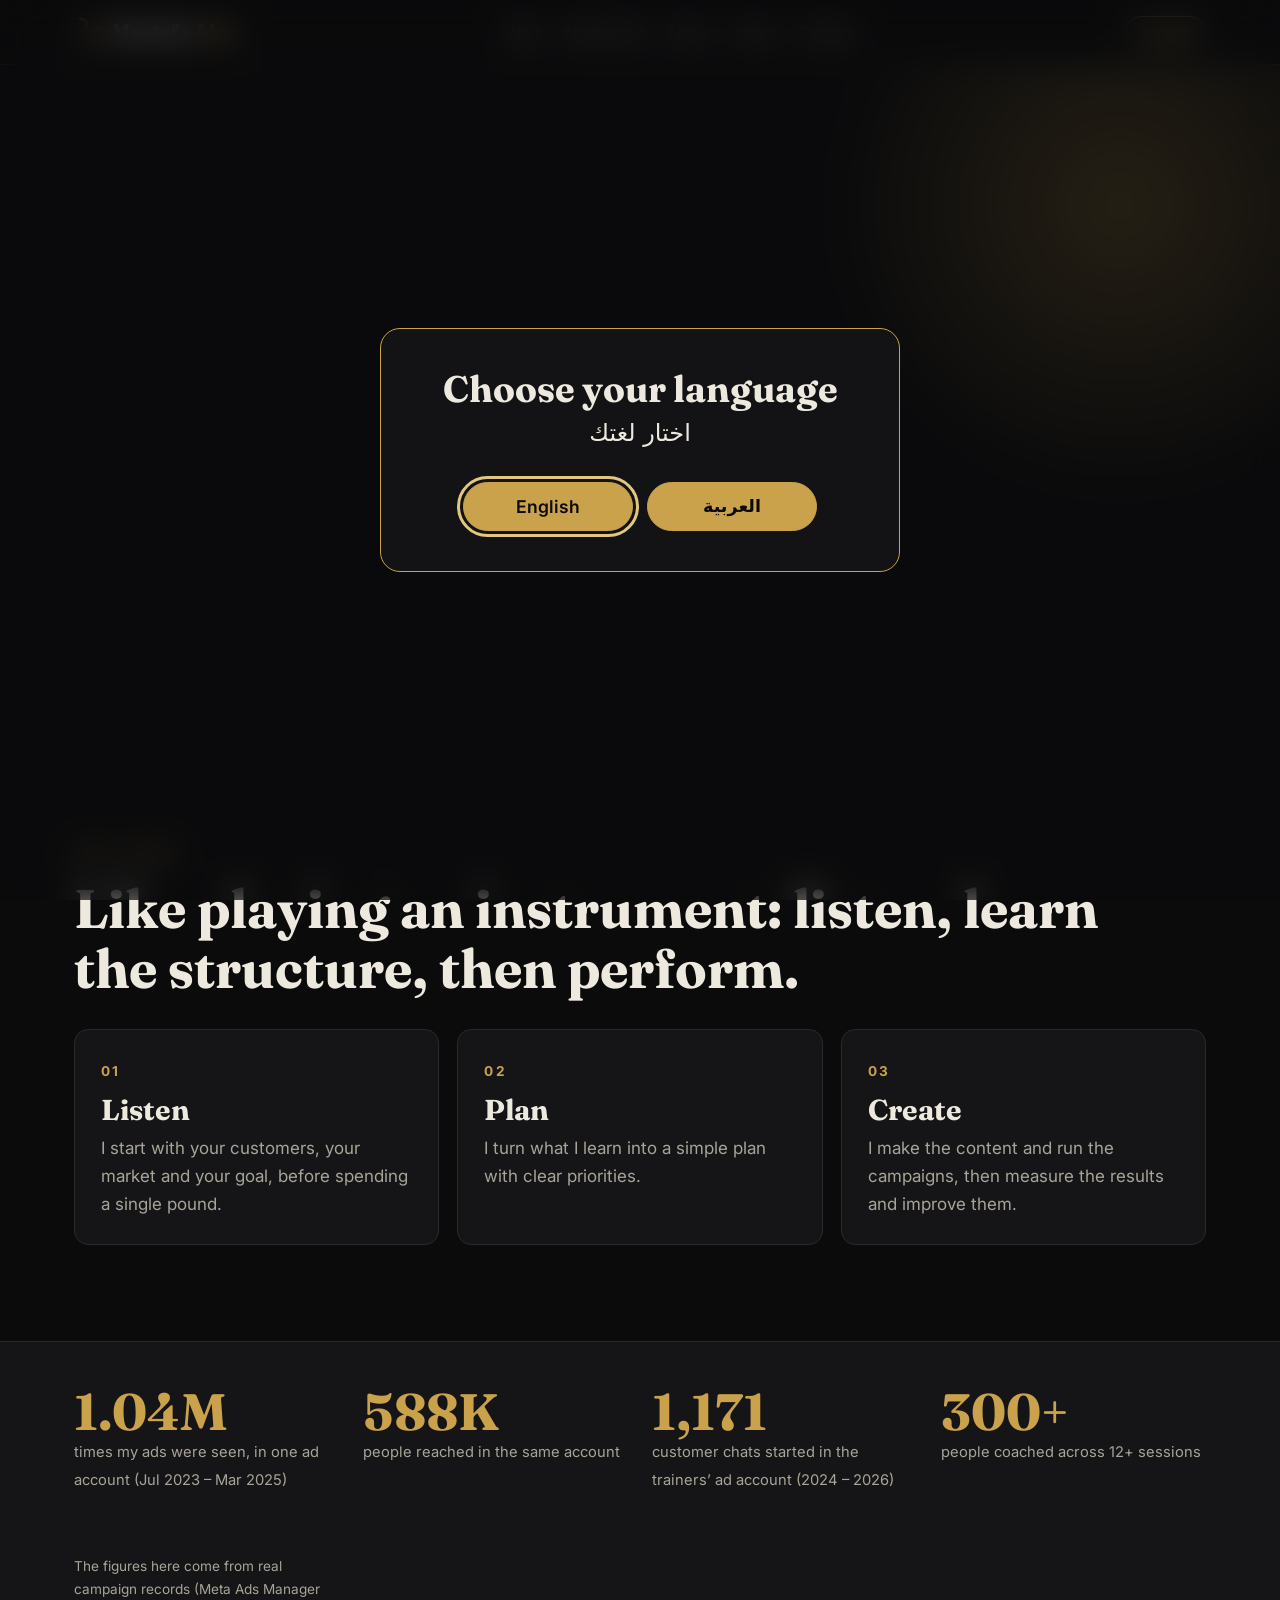
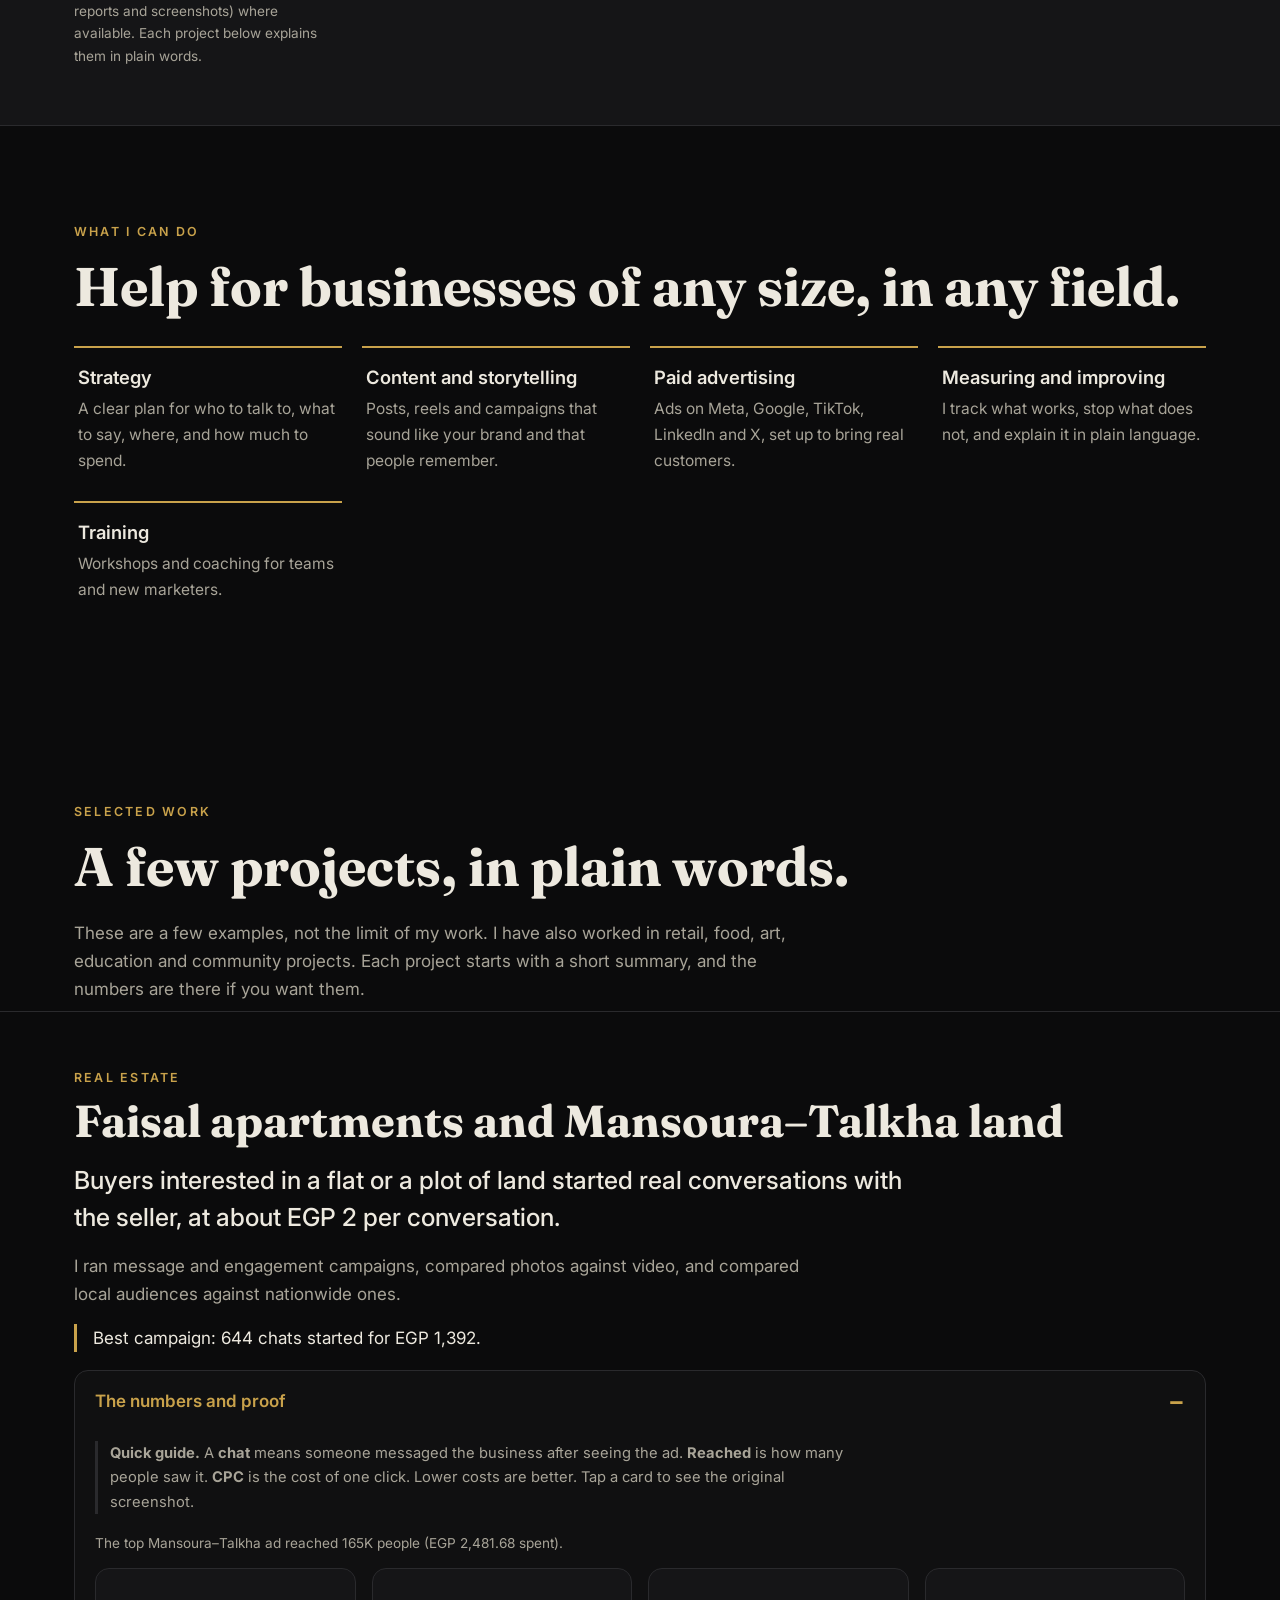
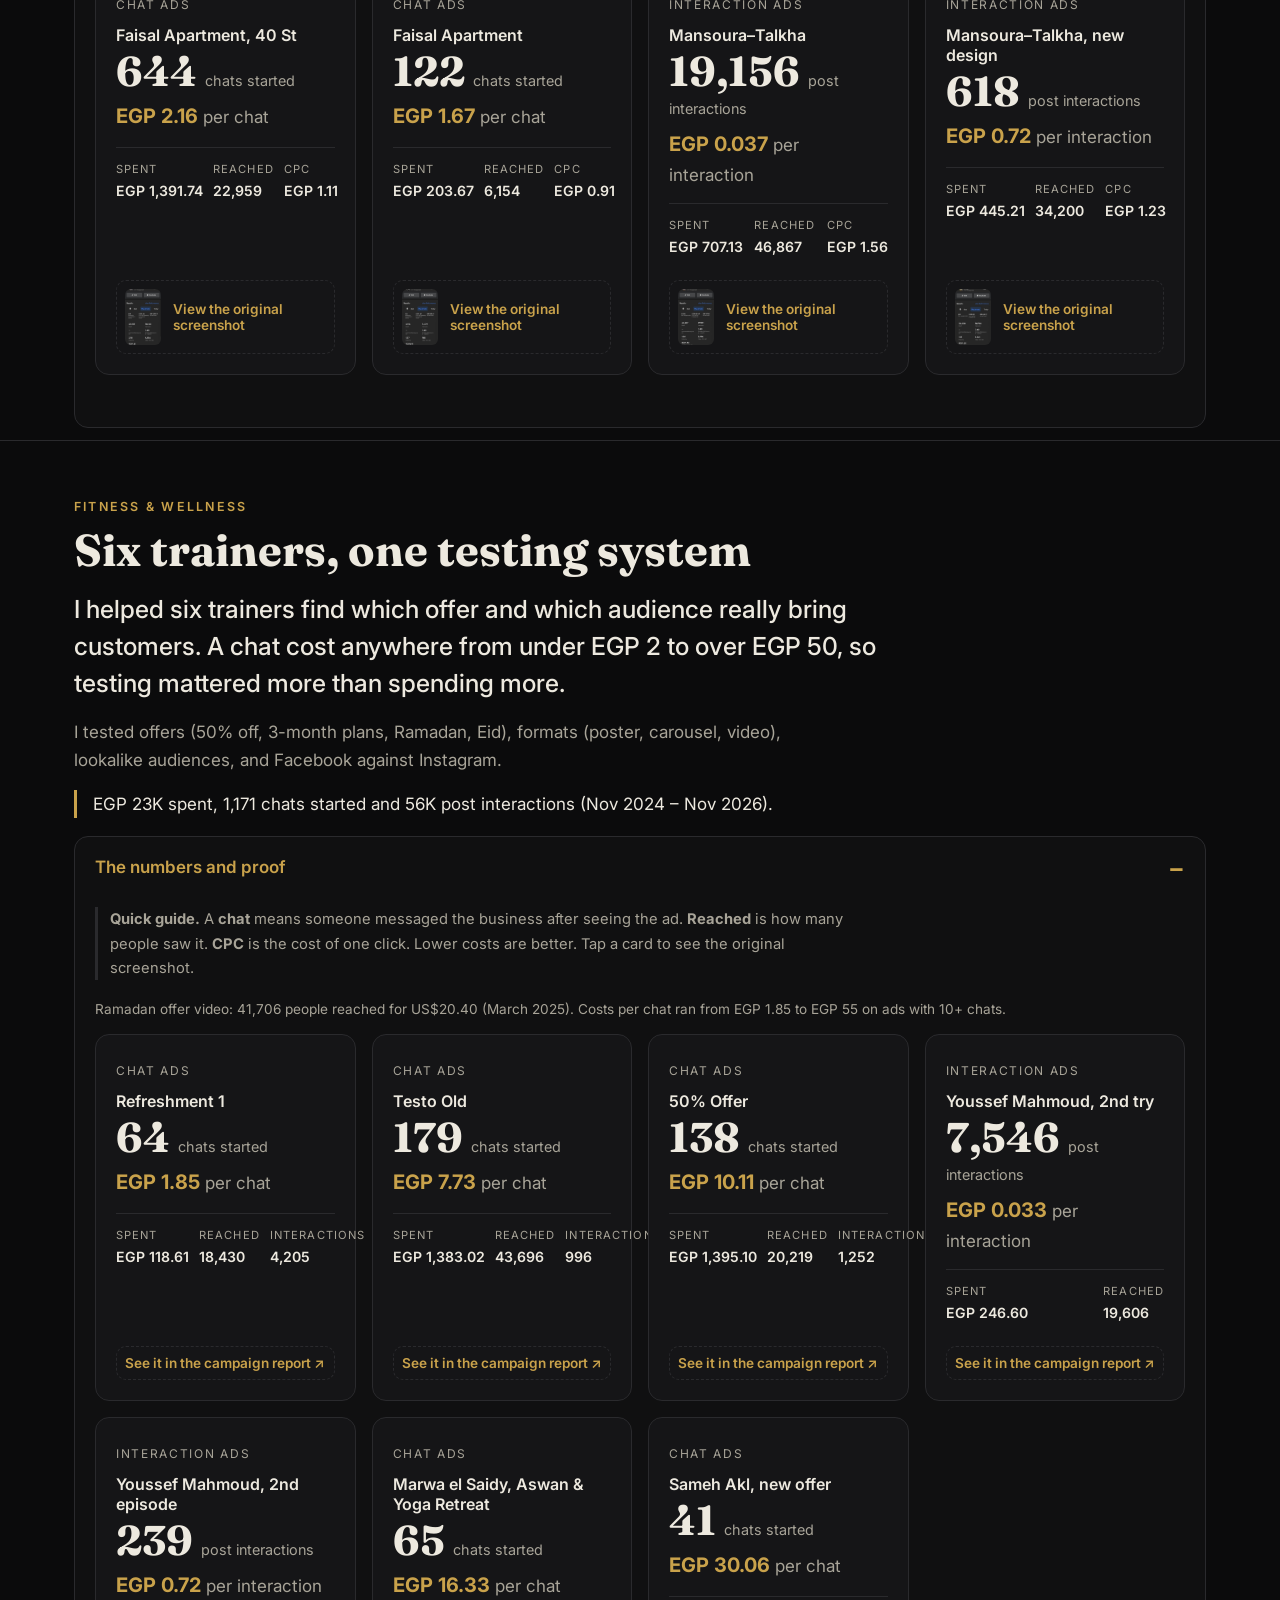
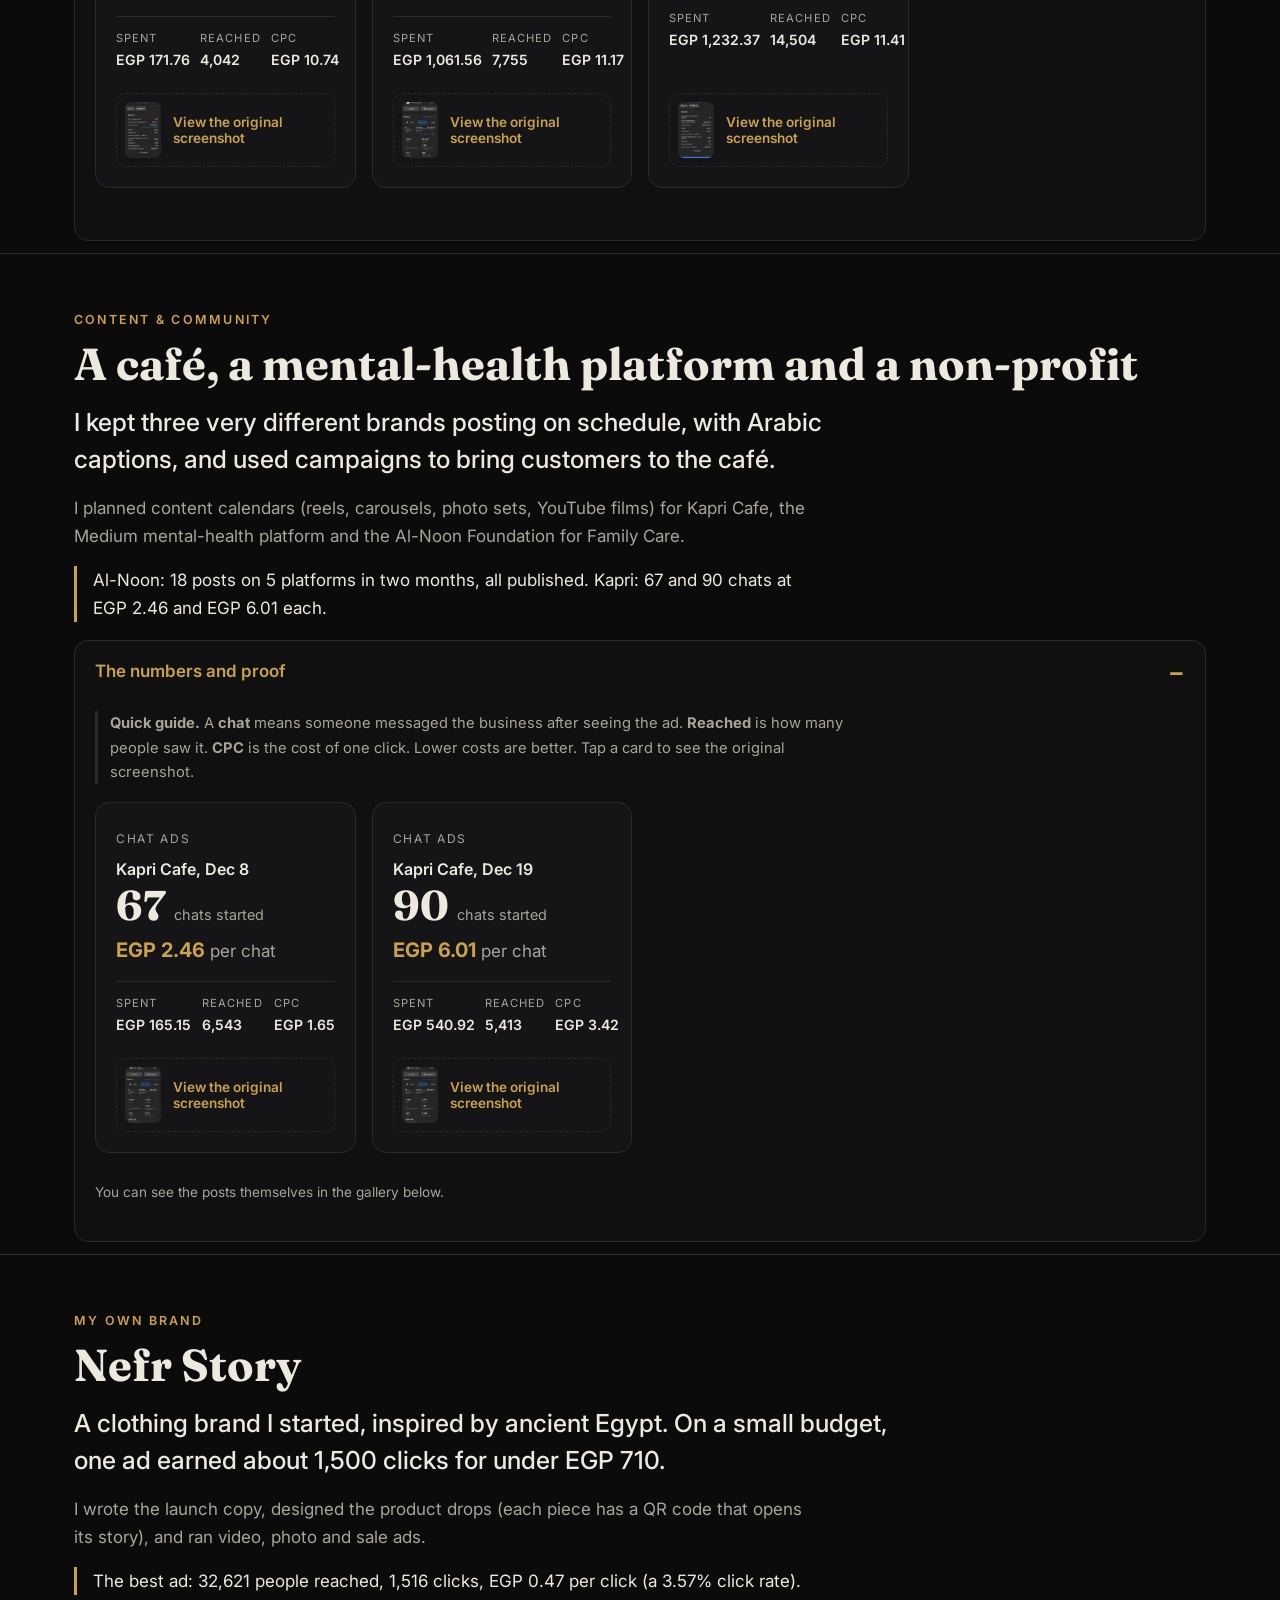
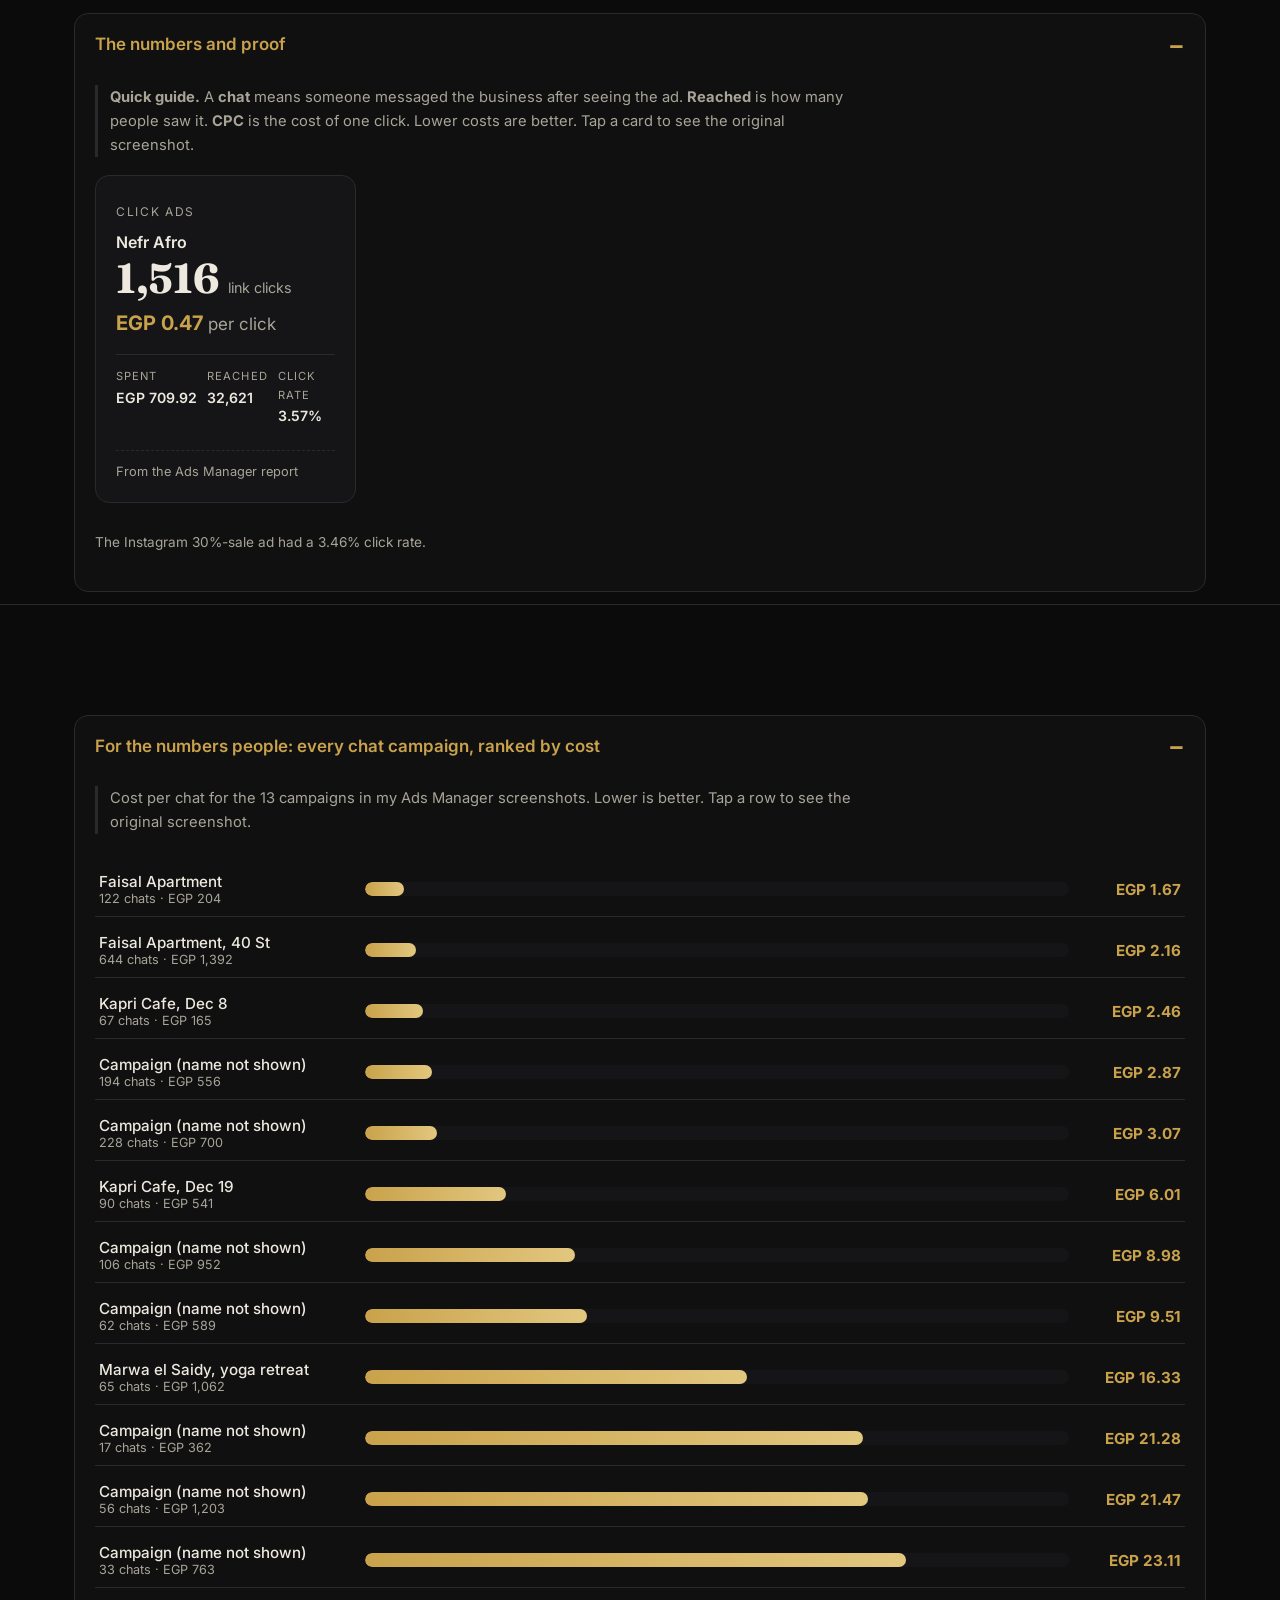
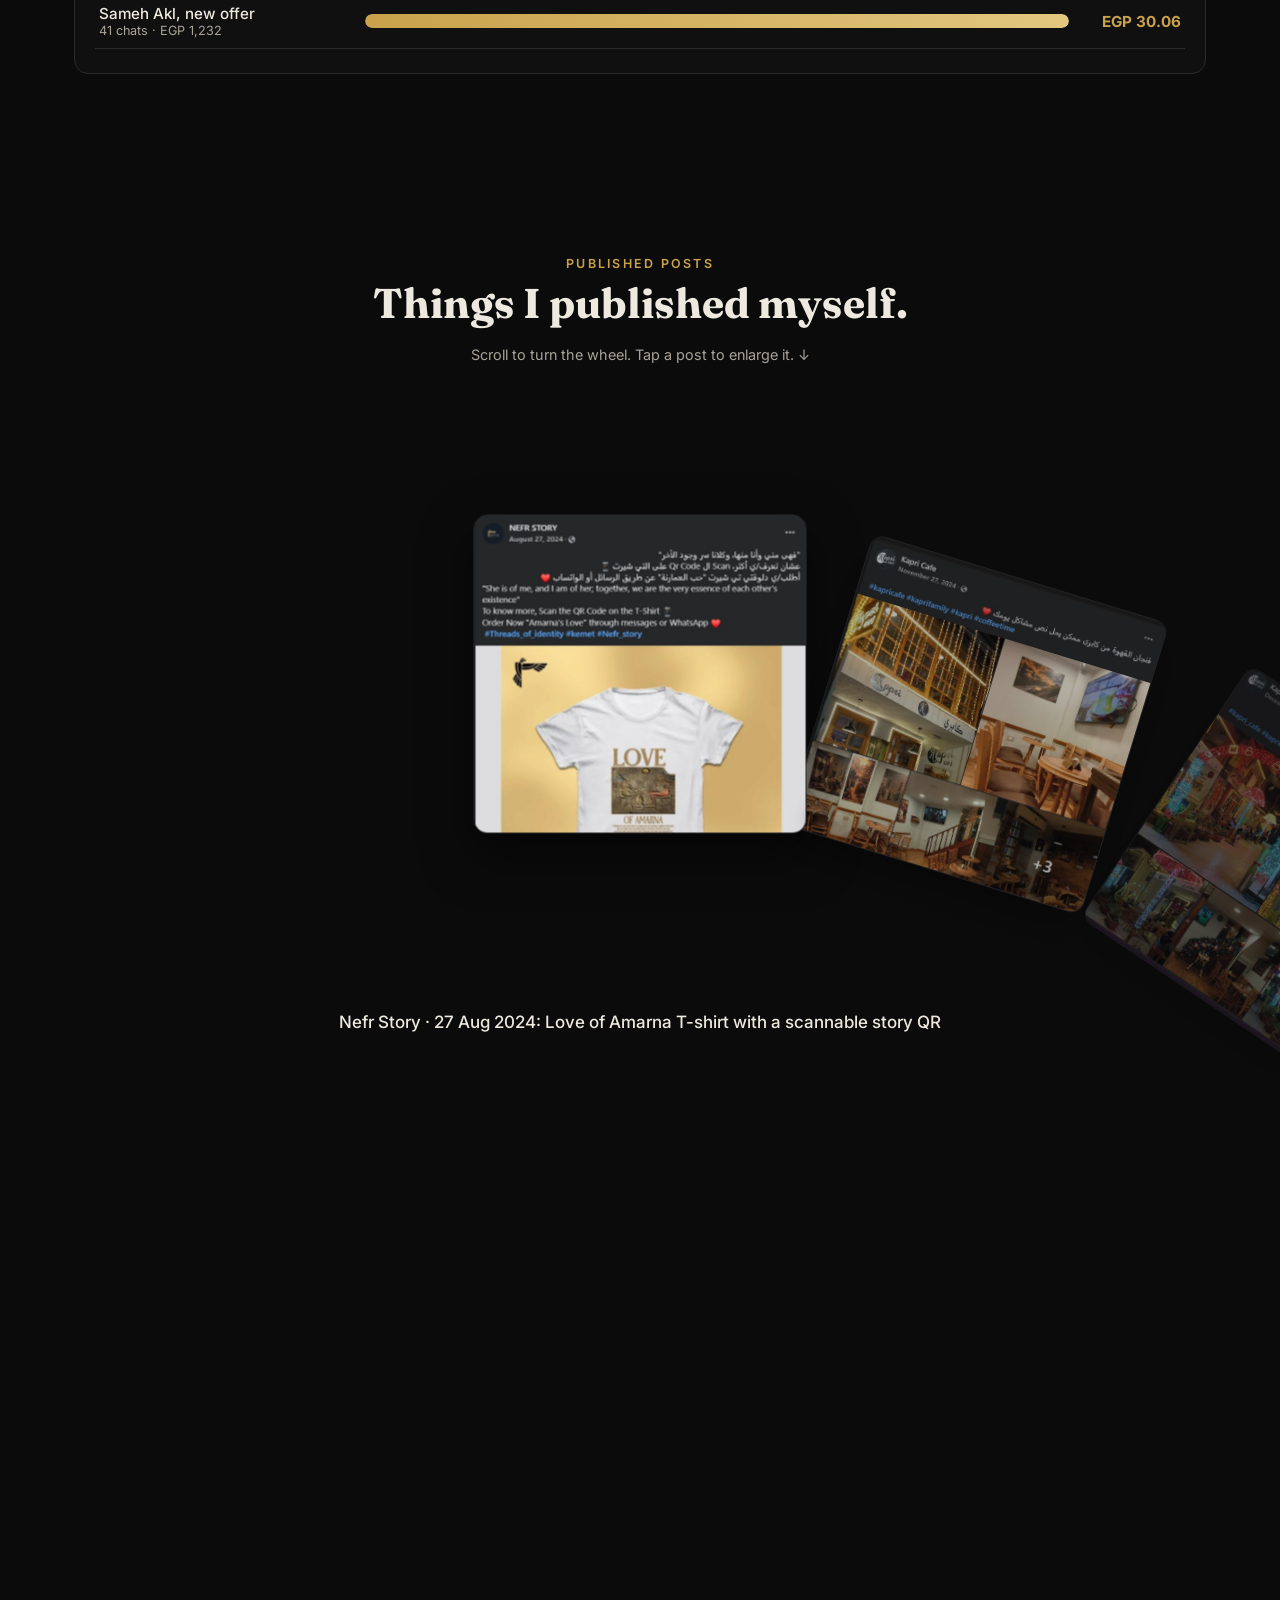
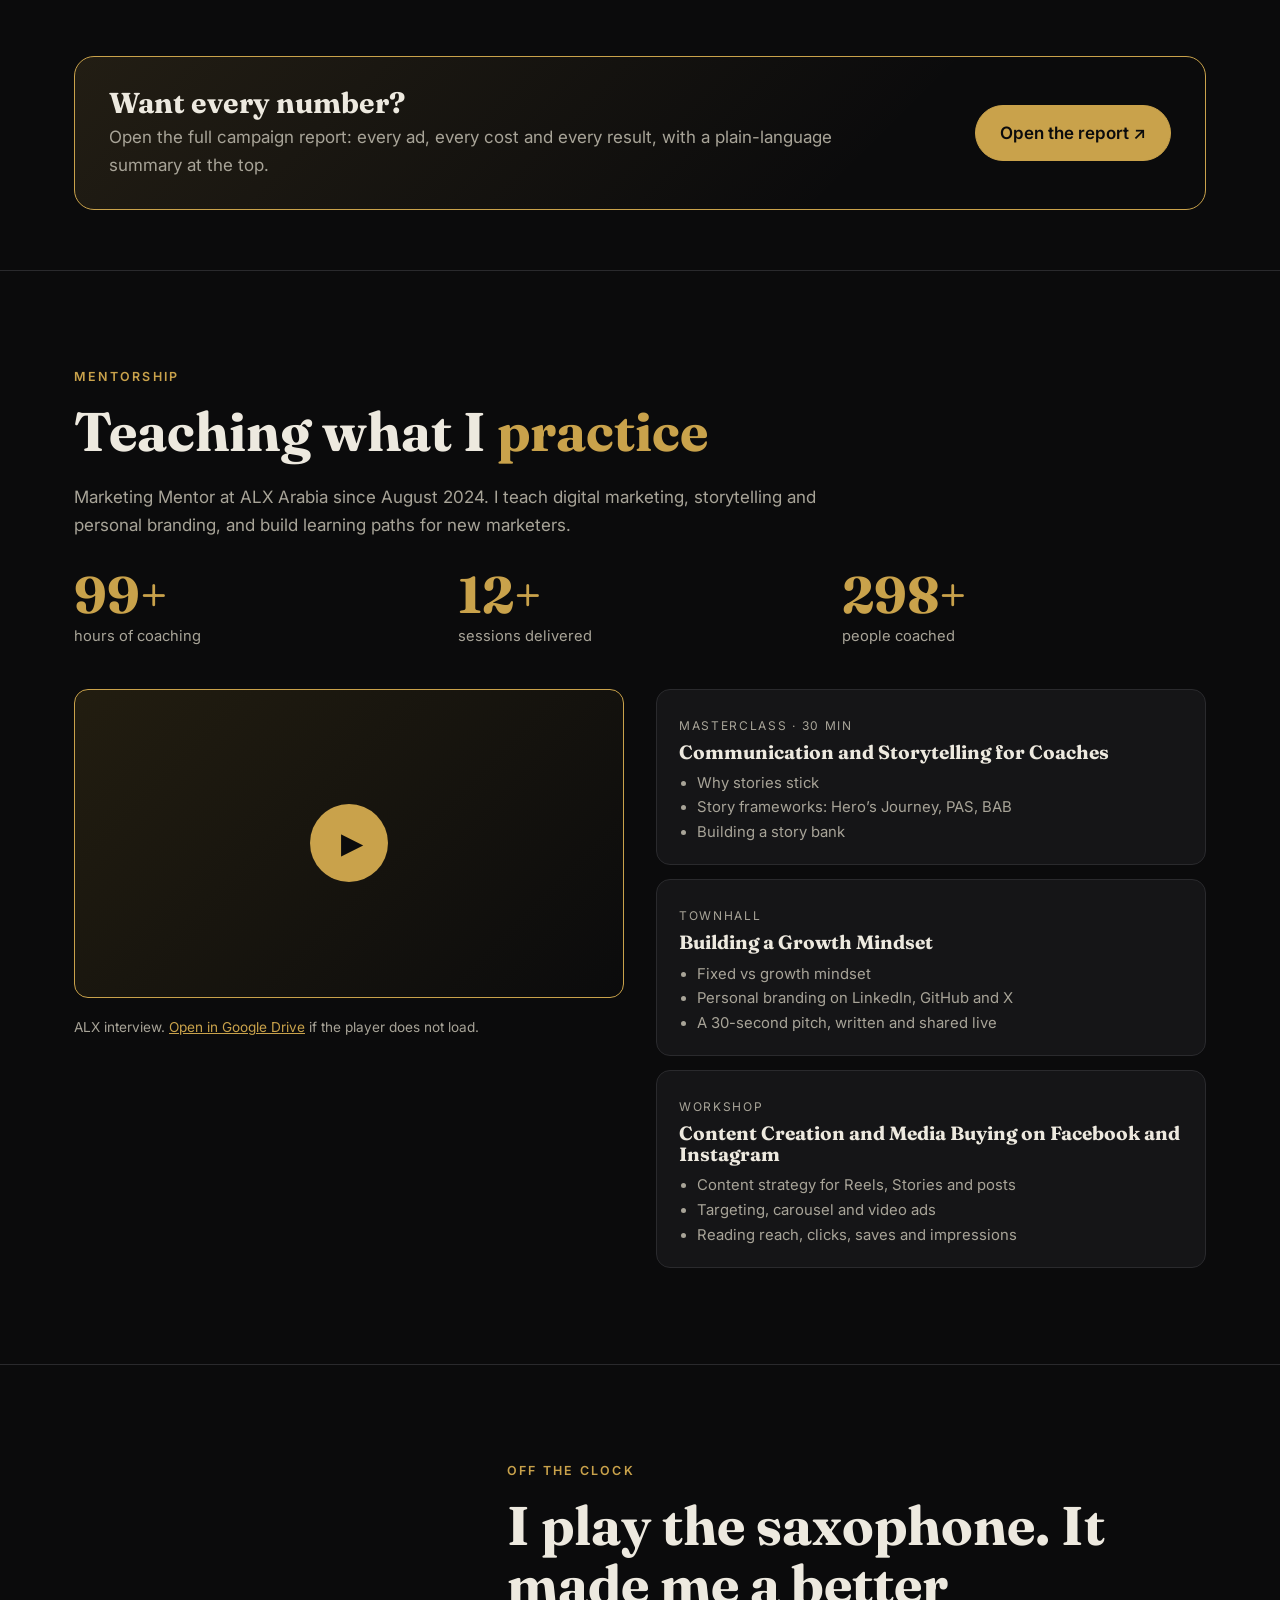
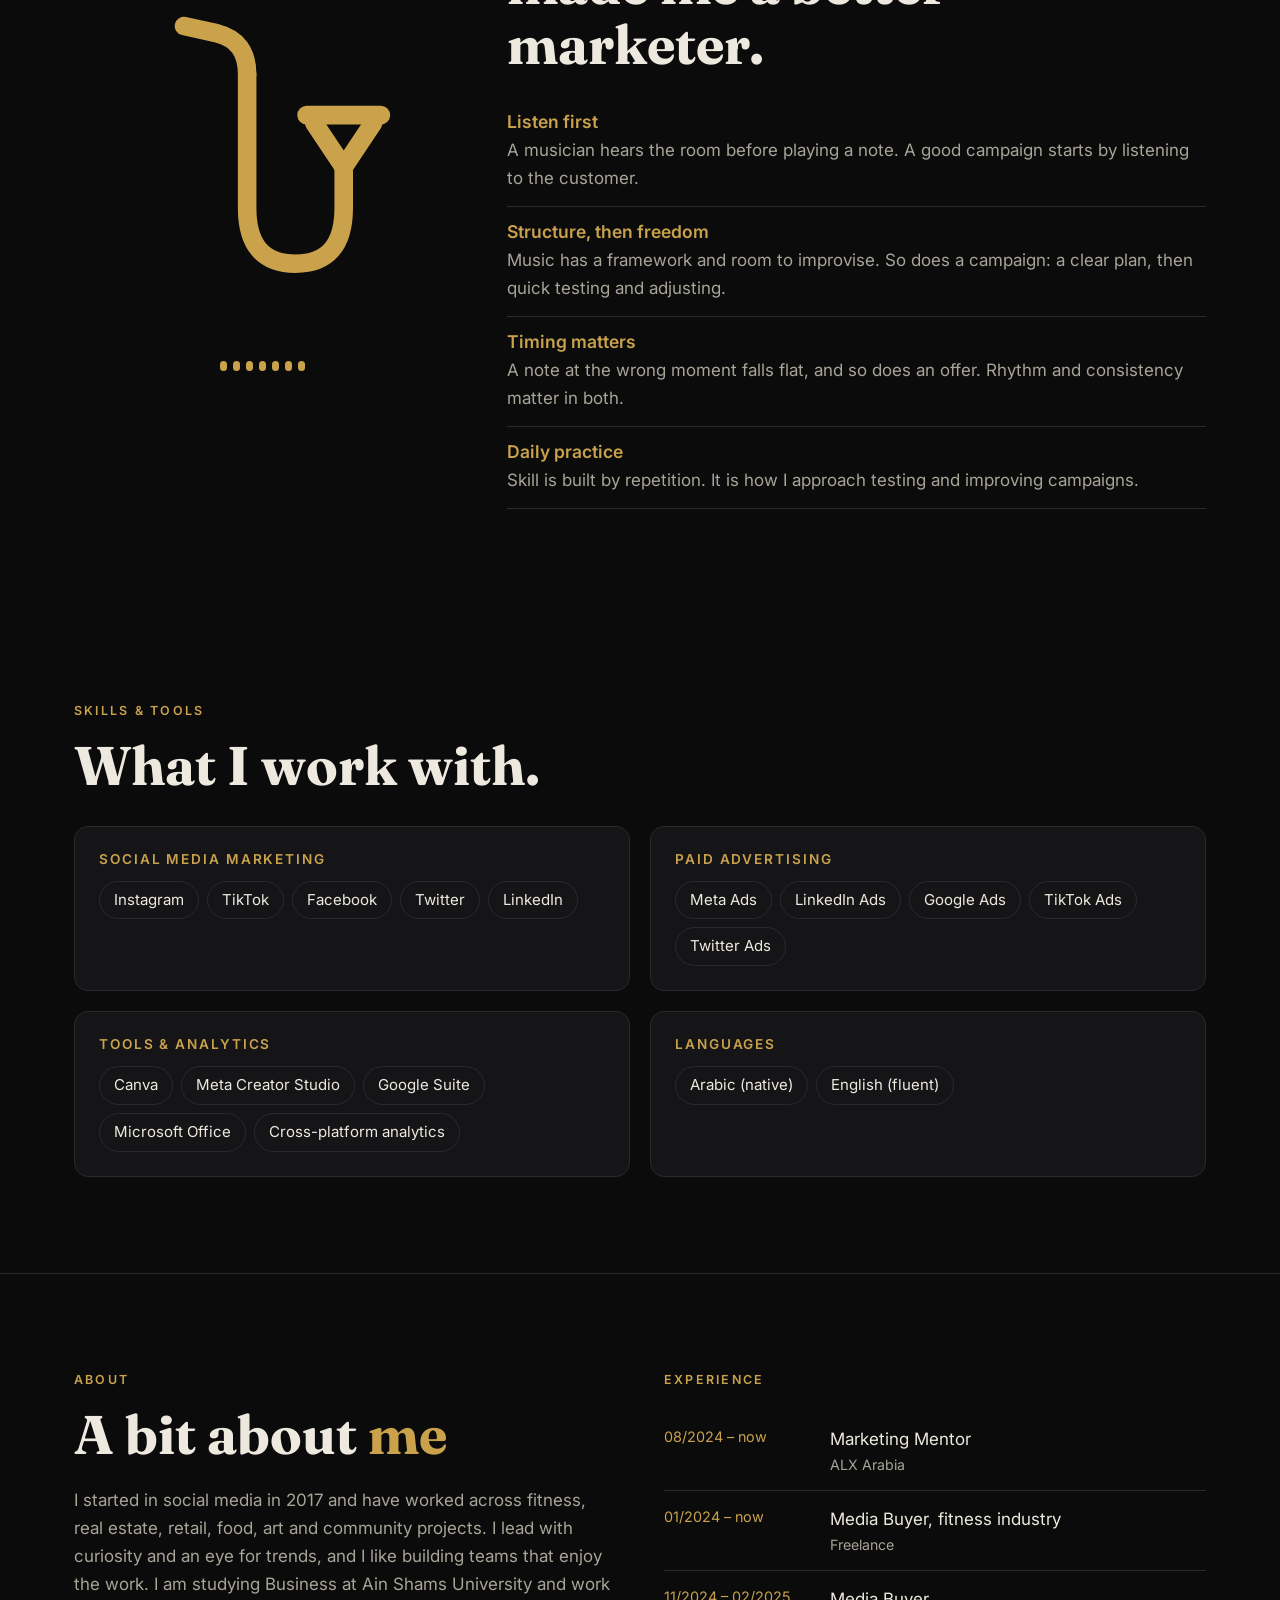
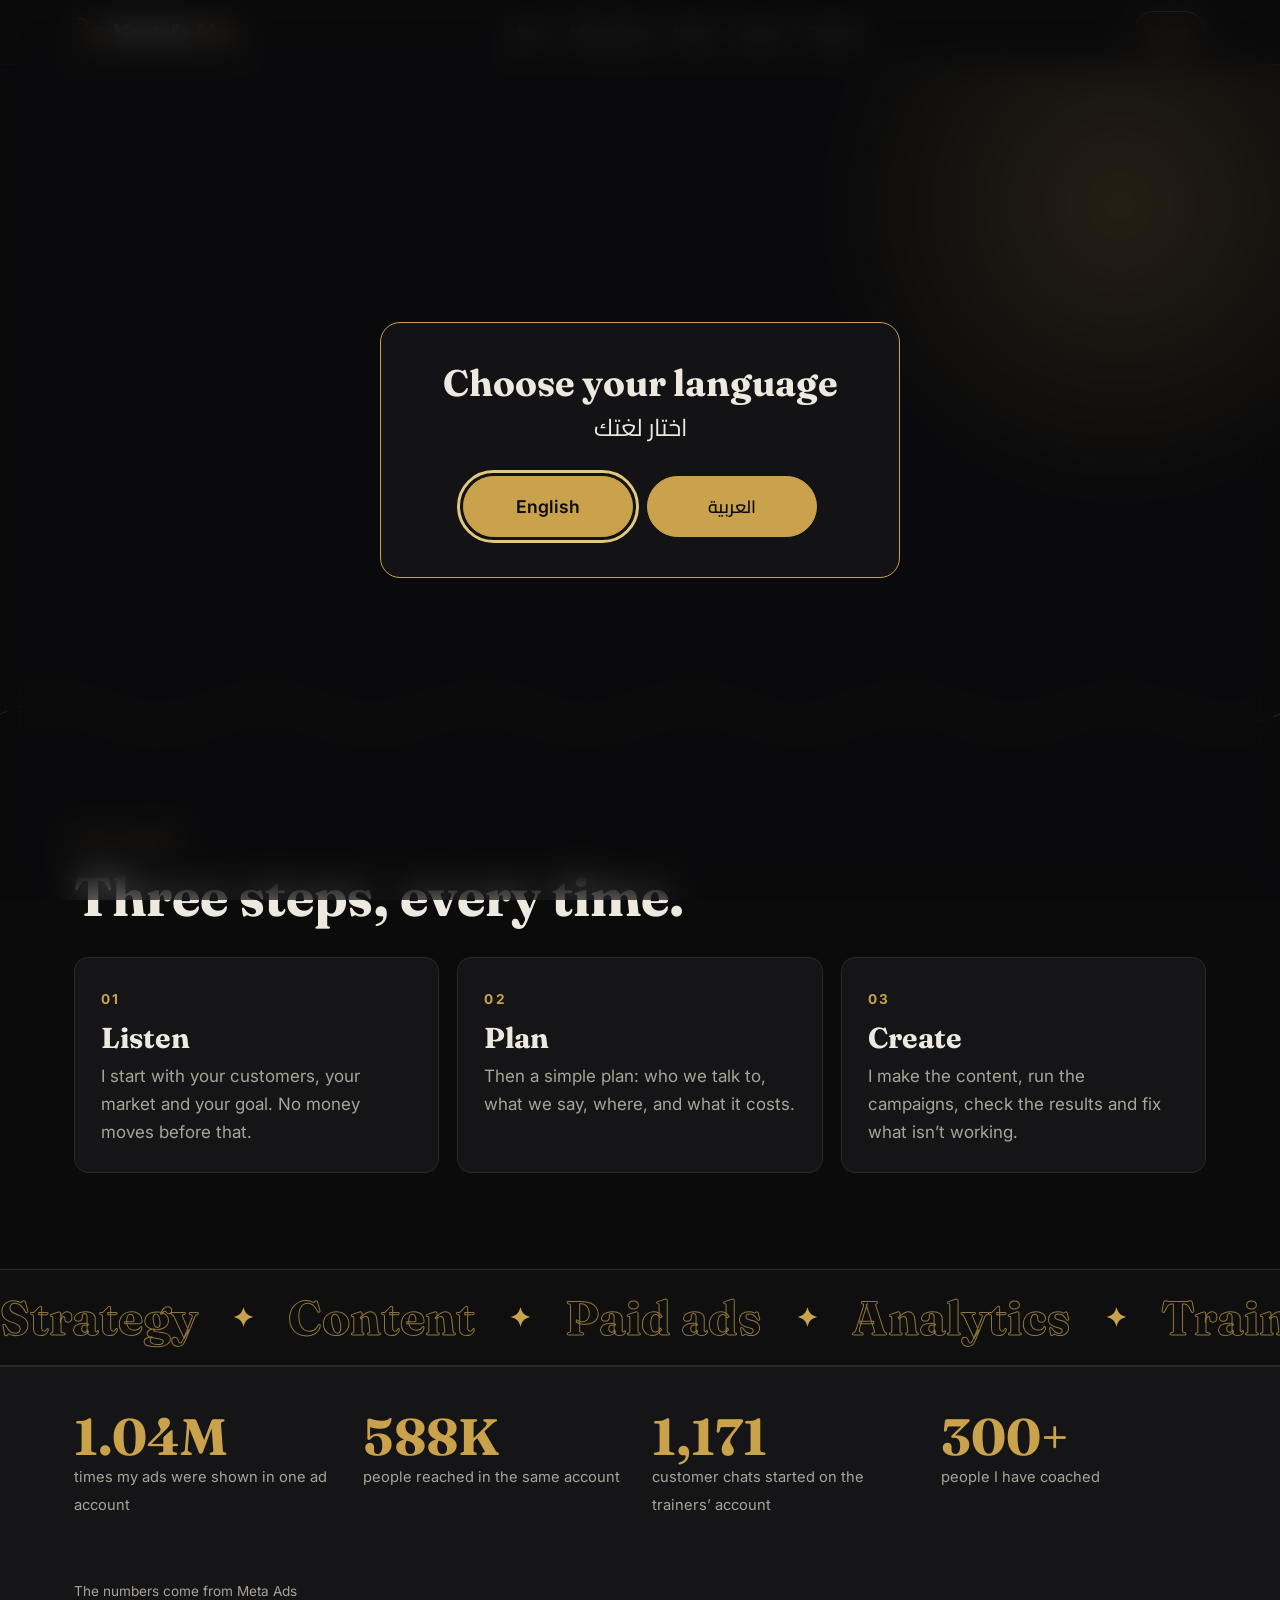
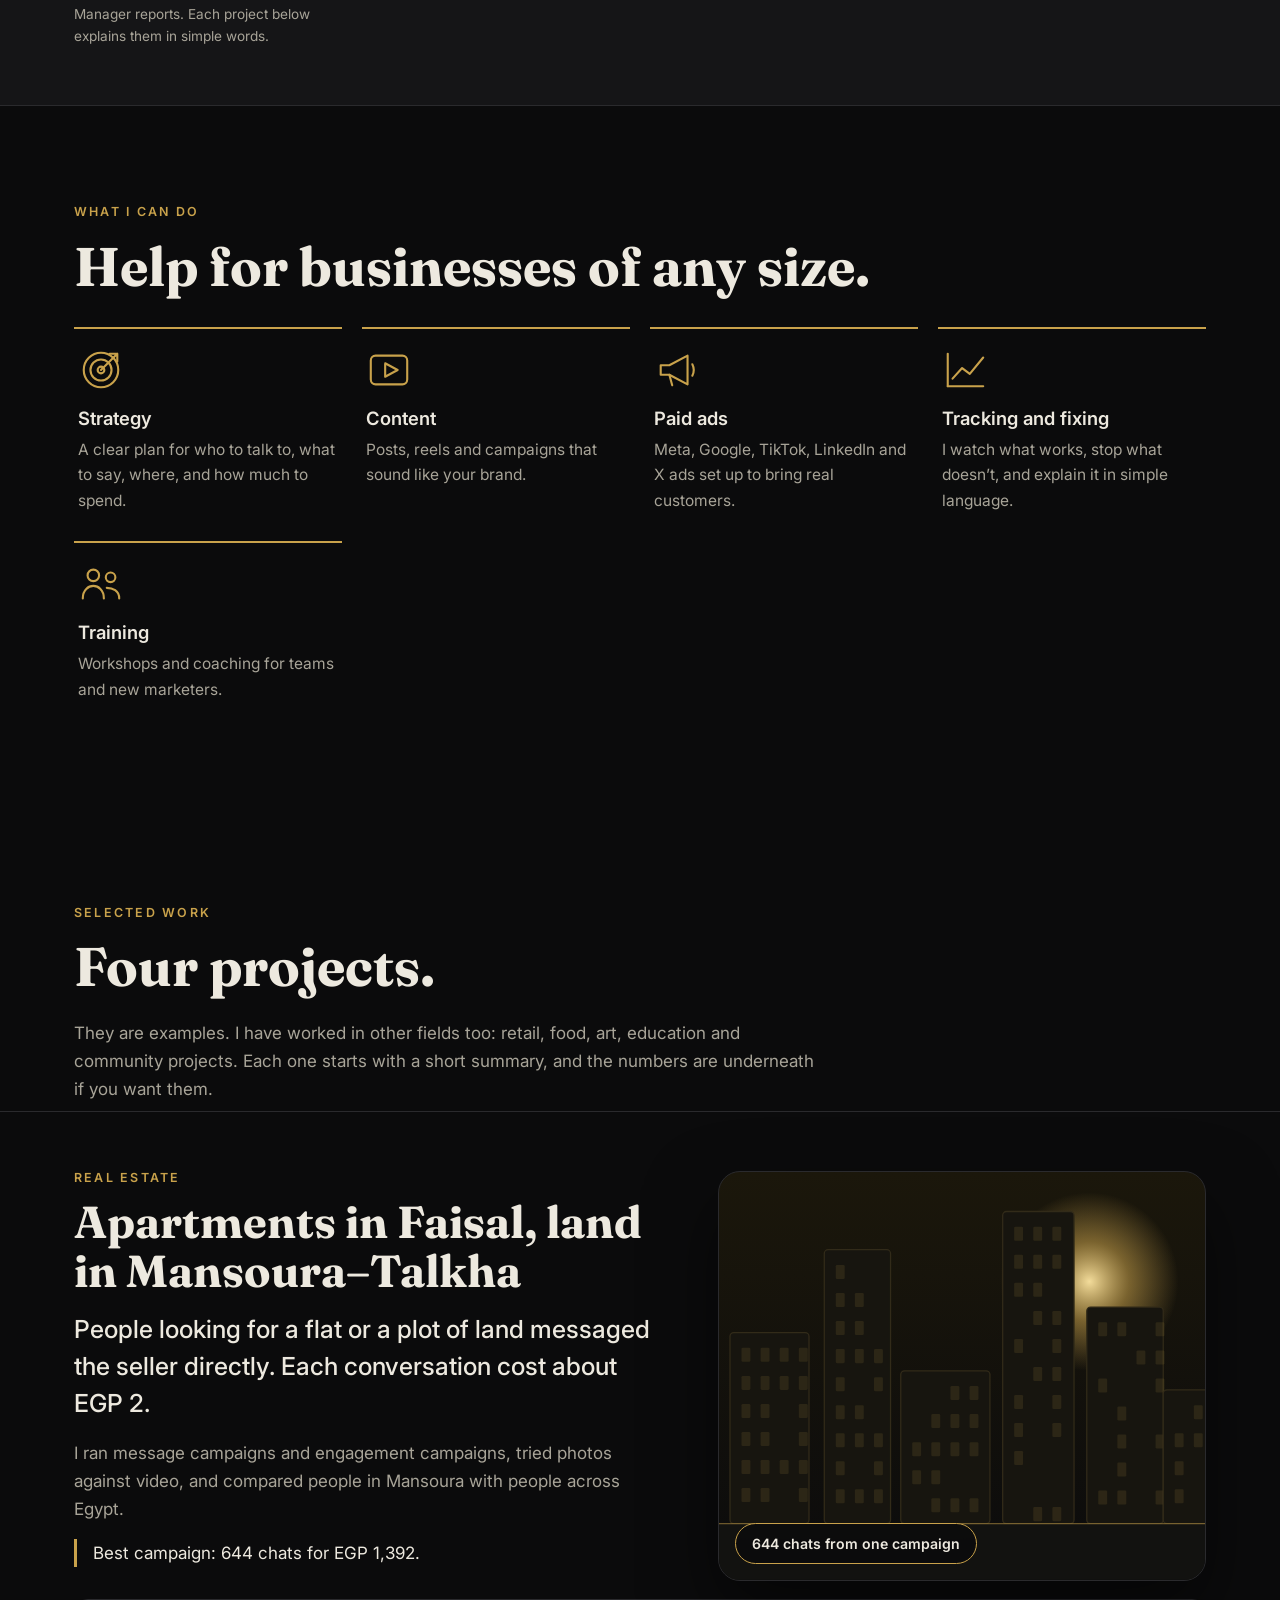
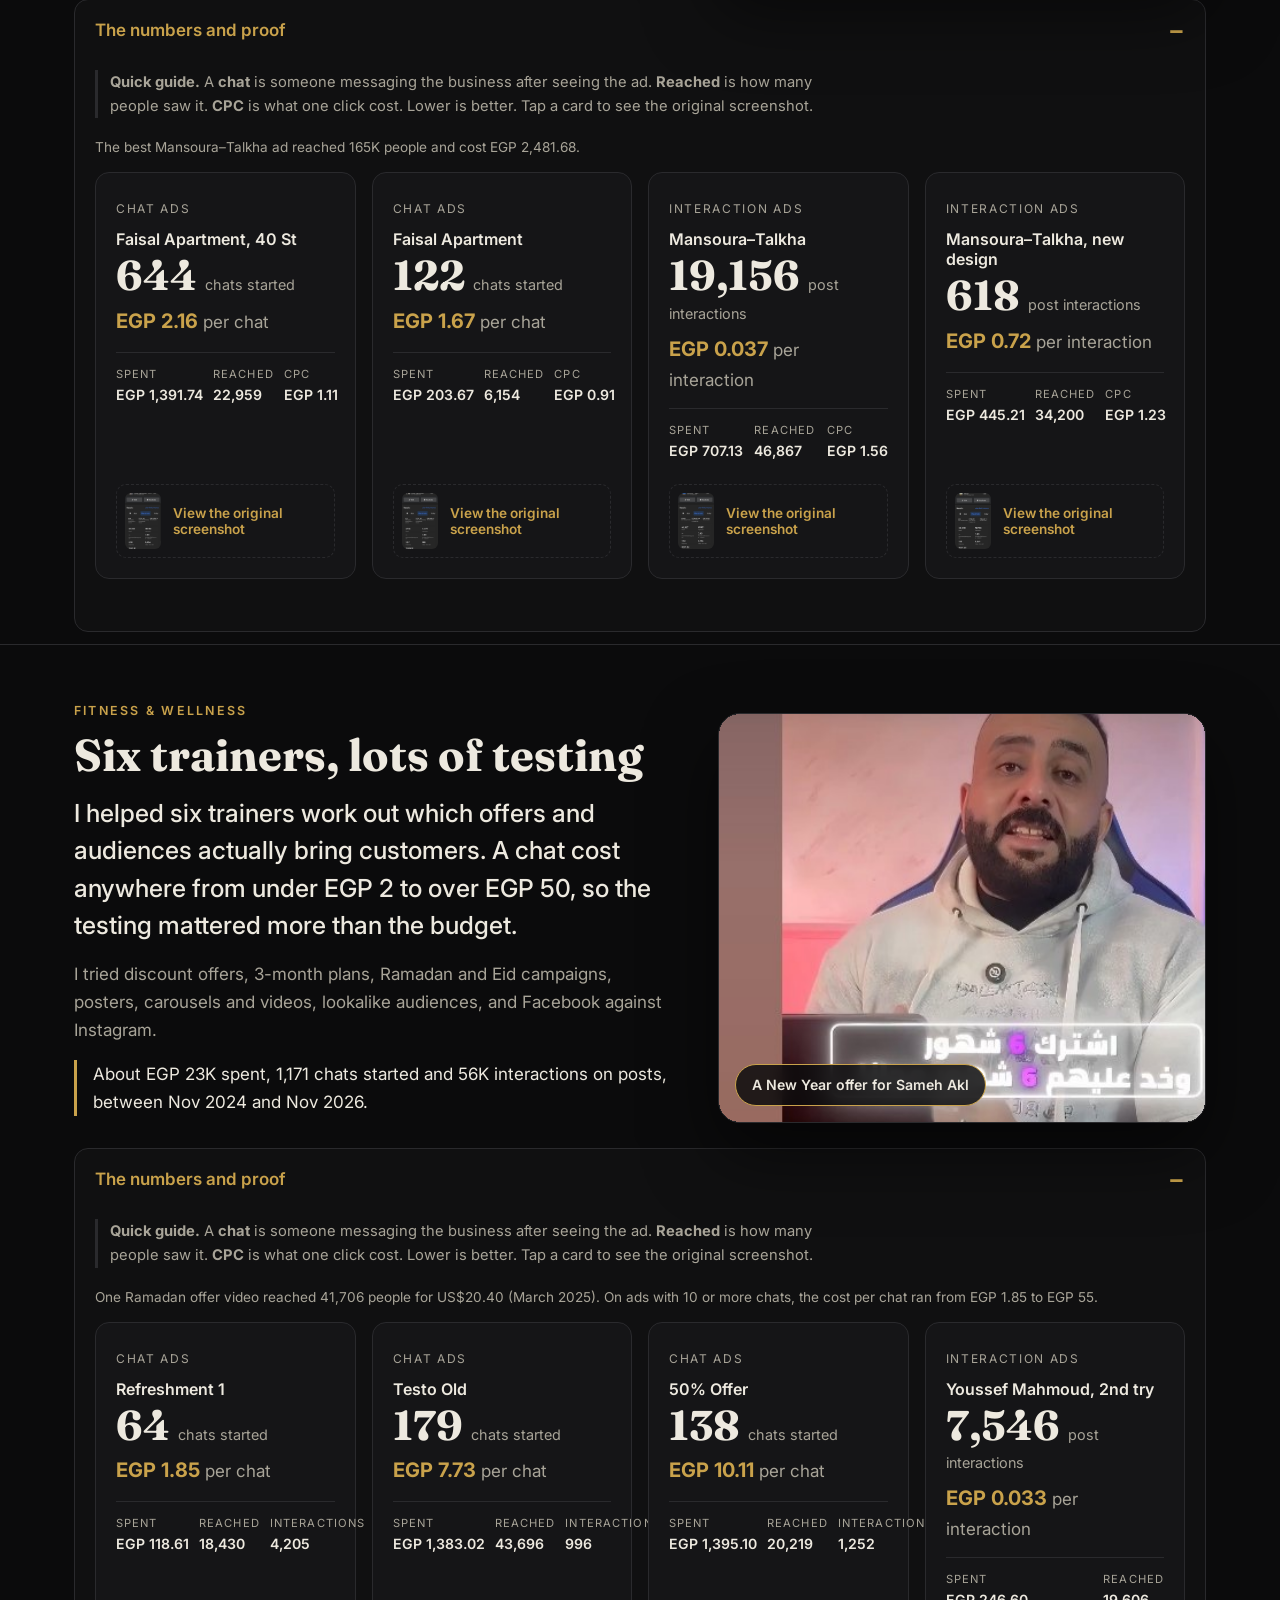
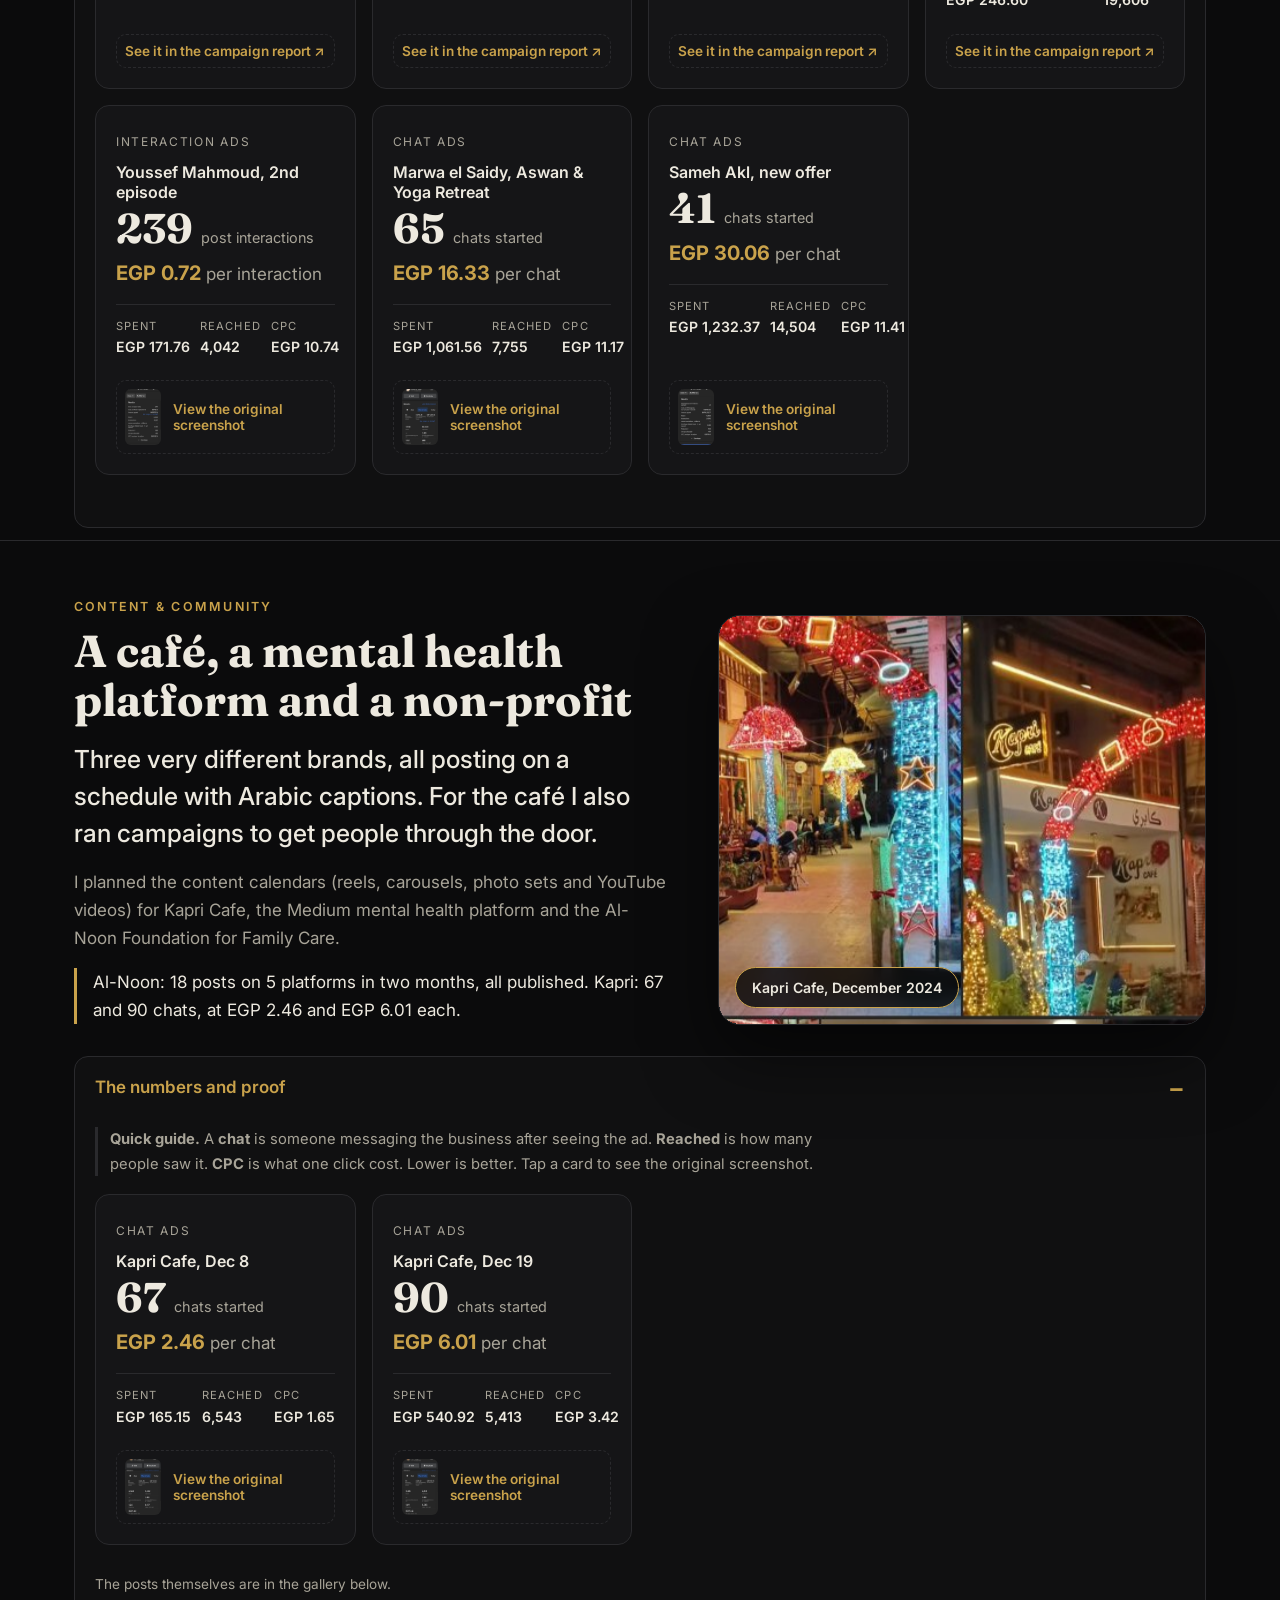
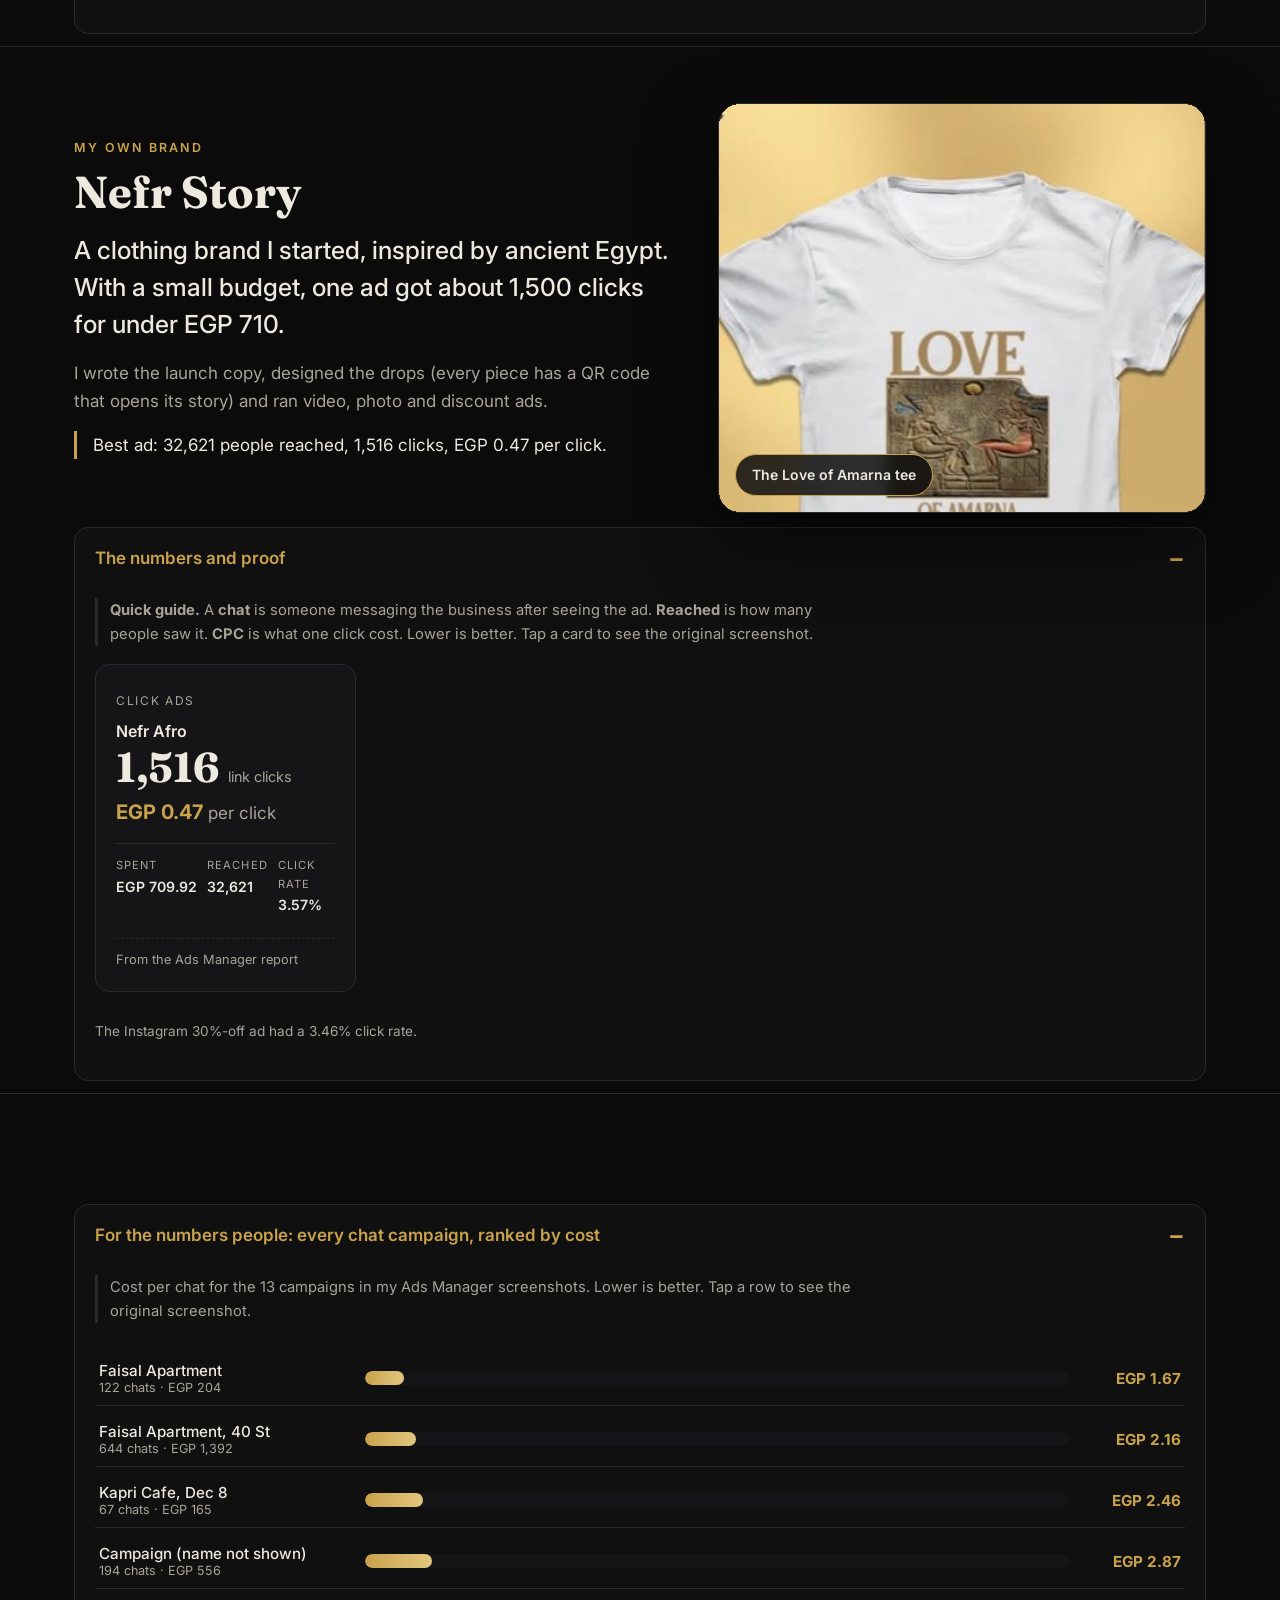
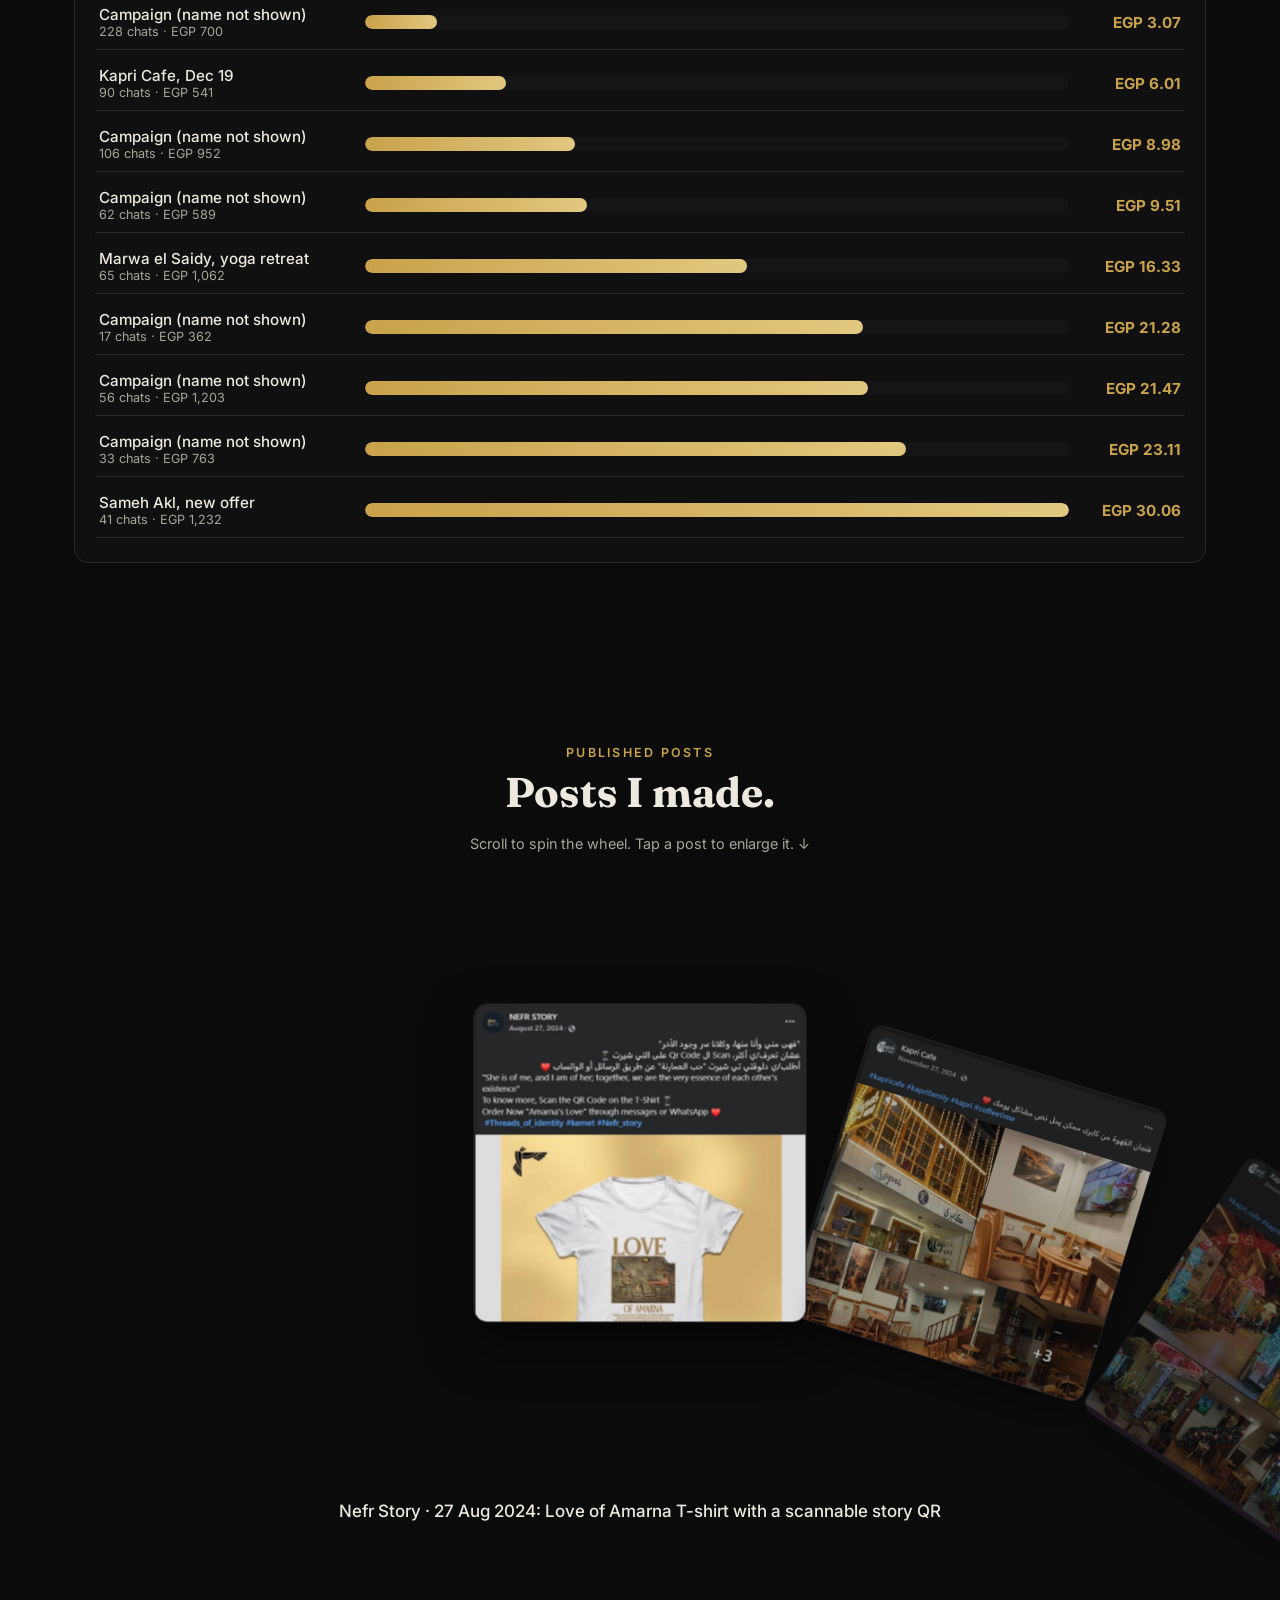
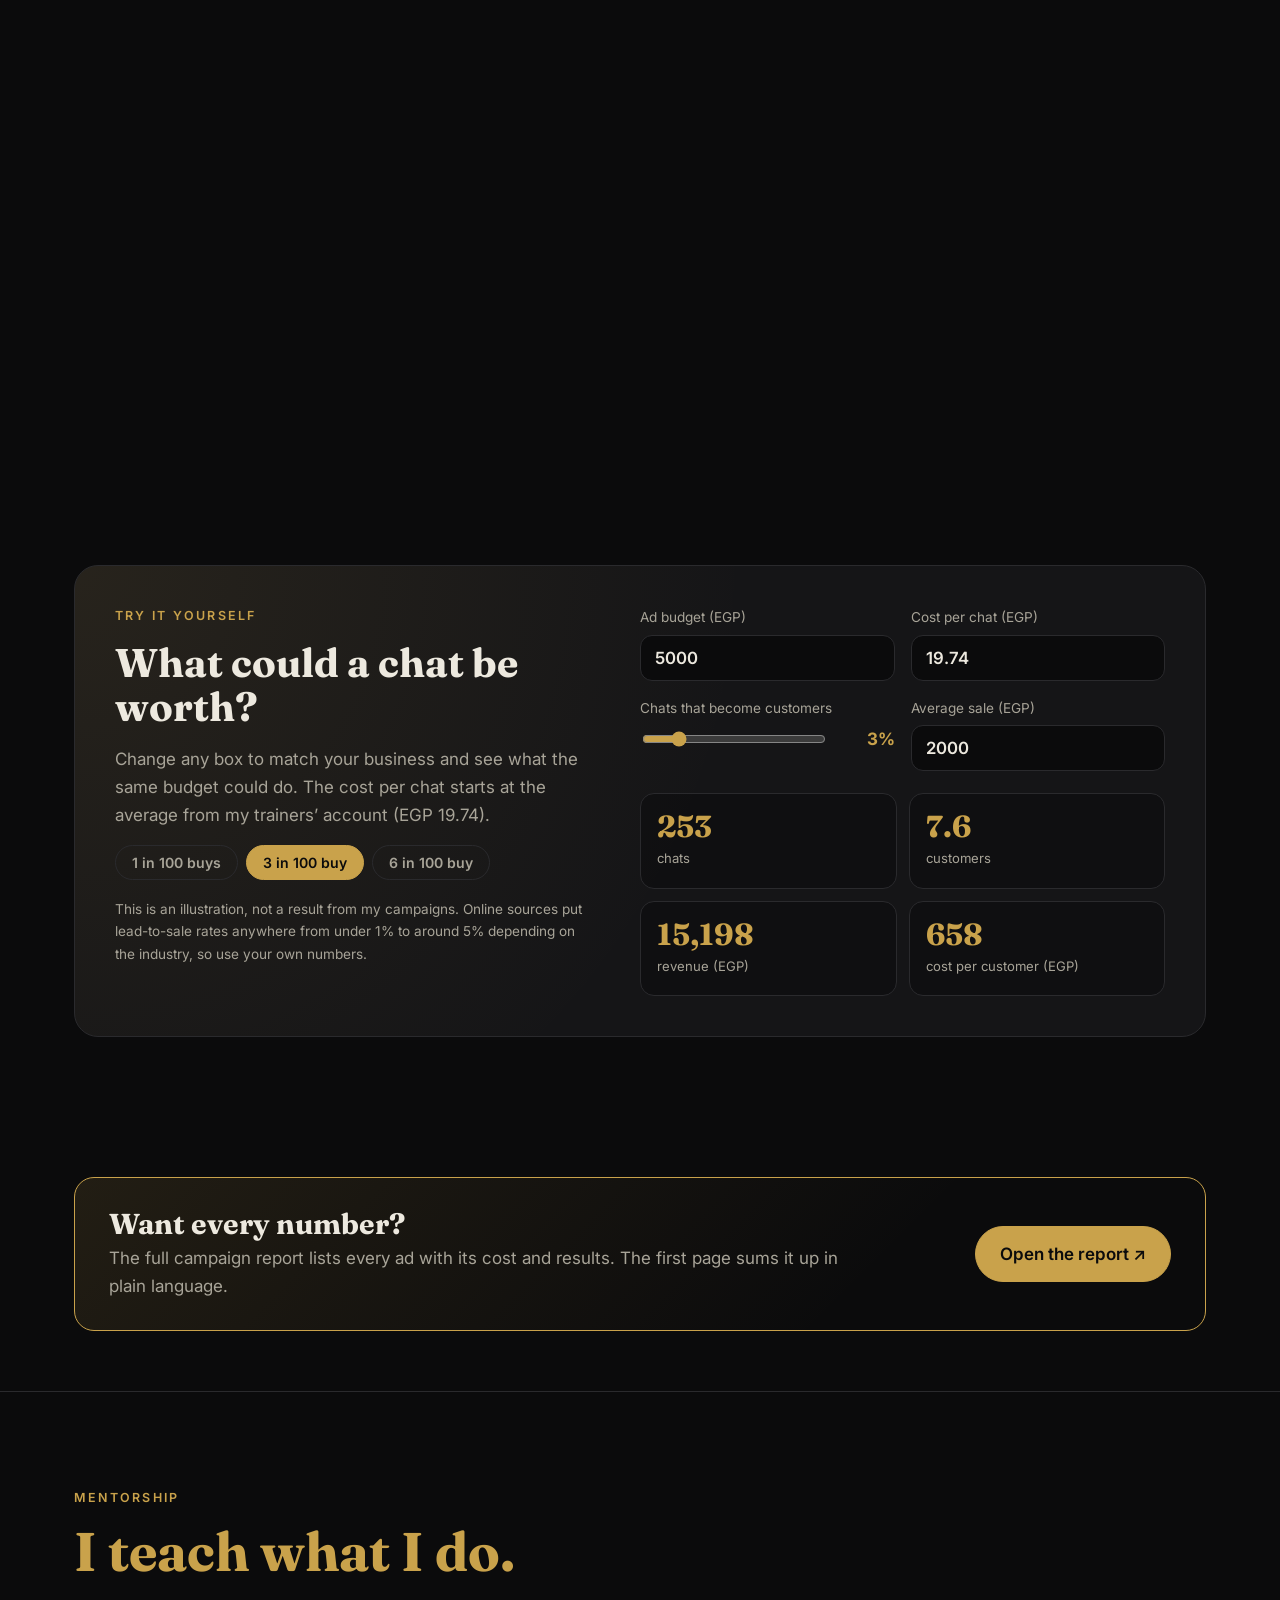
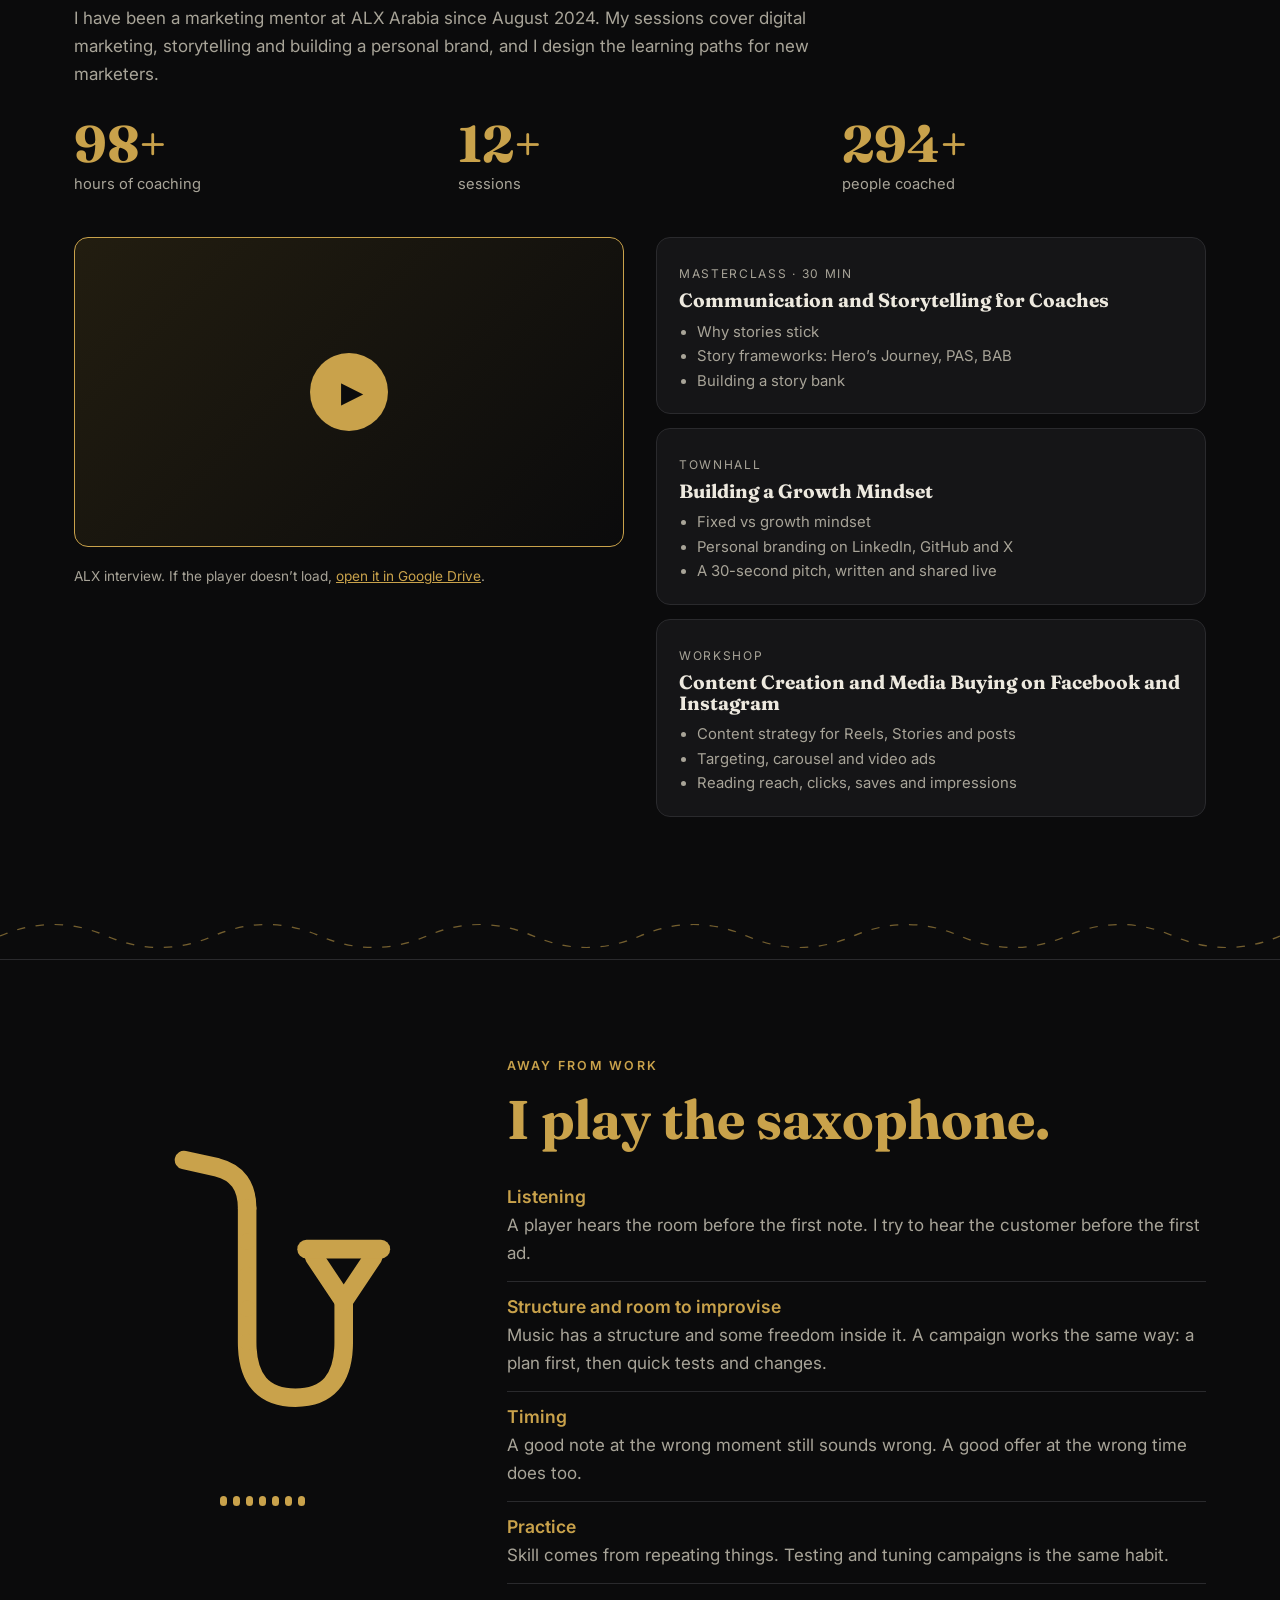
